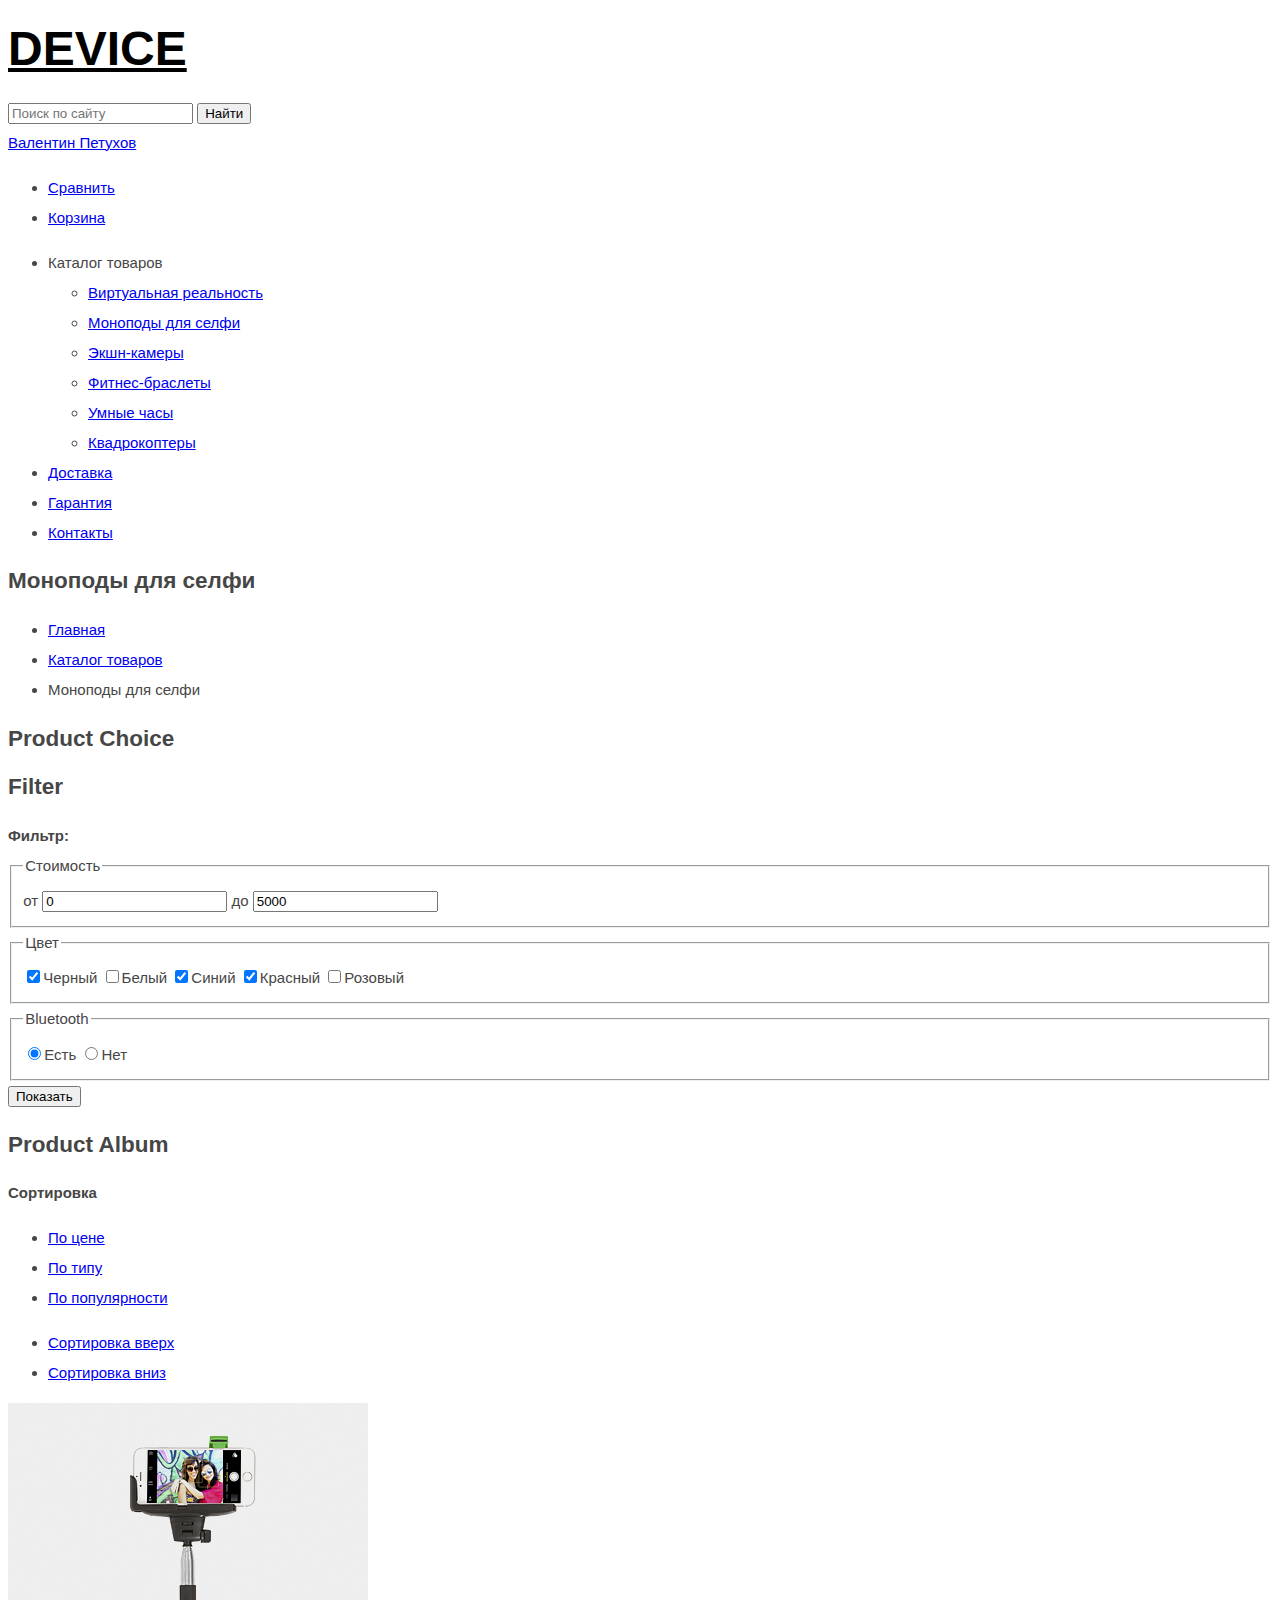
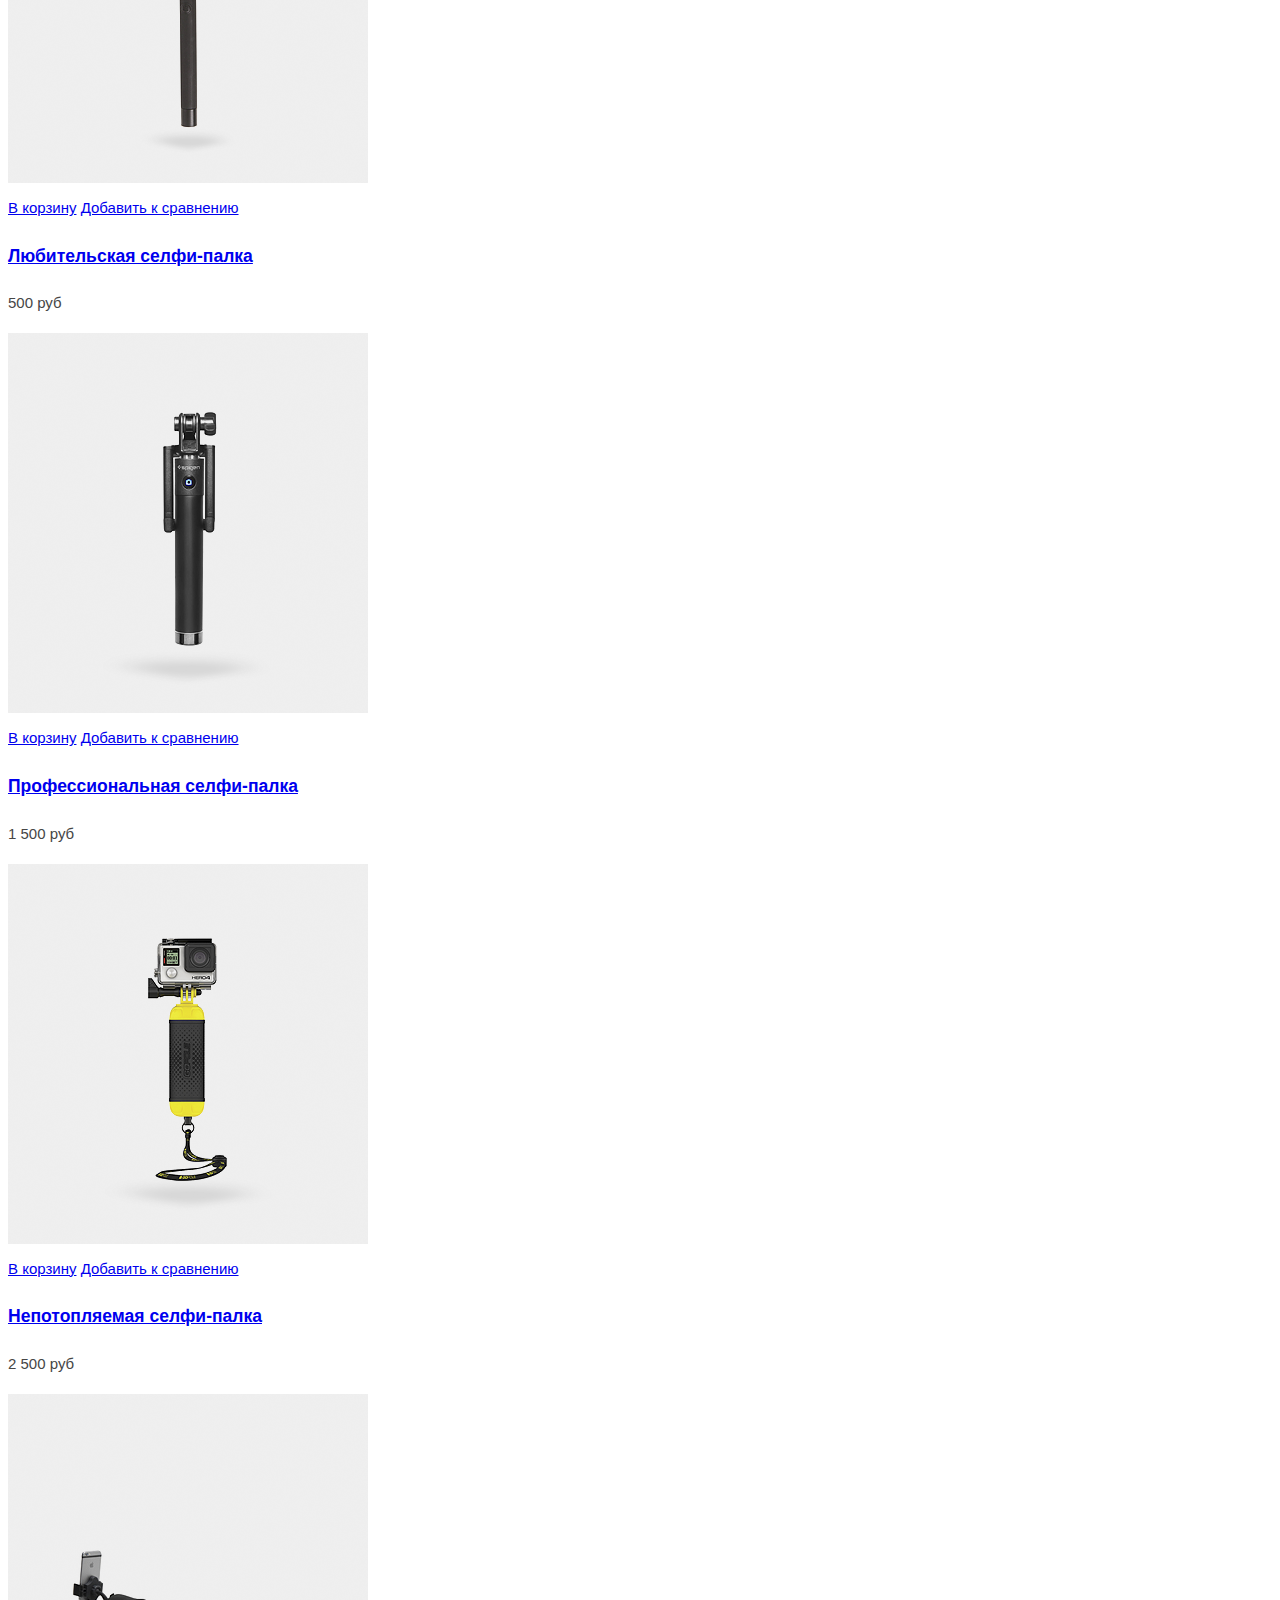
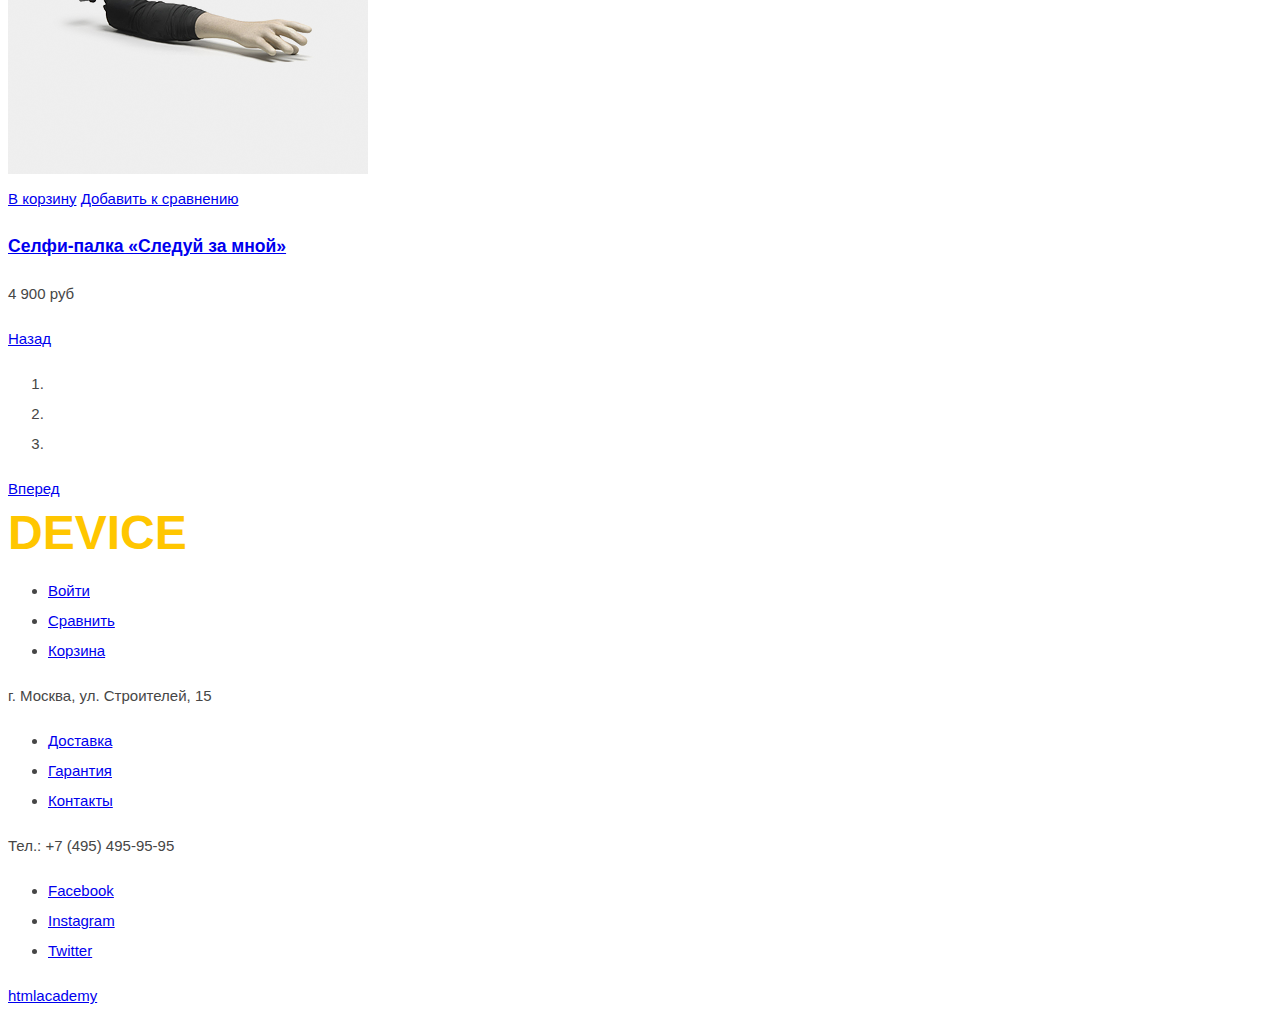
==== catalog.html @ f2859208 "4th Version Device, visually_hidden classes" ====
<!DOCTYPE html>
<html lang="ru">
    <head>
        <meta charset="UTF-8">
        <title>Device_Catalog</title>
        <link rel="stylesheet" href="css/style.css" type="text/css">
    </head>
    <body>
        <div class="wrap">
            <header class="main-header">
                <h1><a href="index.html" class="main_header_logo">device</a></h1>
                <form>
                    <input type="search" name="search" placeholder="Поиск по сайту">
                    <input type="submit" value="Найти">
                </form>
                <div class="login_link">
                    <a href="#">
                    Валентин Петухов
                    </a>
                </div>
                <div class="cart">
                    <ul>
                        <li>
                            <a href="#">
                            Сравнить
                            </a>
                        </li>
                        <li>
                            <a href="#">
                            Корзина
                            </a>
                        </li>
                    </ul>
                </div>
                <nav class="header_navigation">
                    <ul>
                        <li>
                            <span>Каталог товаров</span>
                            <div class="Product_group1">
                                <ul>
                                    <li>
                                        <a href="#">
                                        Виртуальная реальность
                                        </a>
                                    </li>
                                    <li>
                                        <a href="#">
                                        Моноподы для селфи
                                        </a>
                                    </li>
                                    <li>
                                        <a href="#">
                                        Экшн-камеры
                                        </a>
                                    </li>
                                </ul>
                                <ul>
                                    <li>
                                        <a href="#">
                                        Фитнес-браслеты
                                        </a>
                                    </li>
                                    <li>
                                        <a href="#">
                                        Умные часы
                                        </a>
                                    </li>
                                </ul>
                                <ul>
                                    <li>
                                        <a href="#">
                                        Квадрокоптеры
                                        </a>
                                    </li>
                                </ul>
                            </div>
                        </li>
                        <li>
                            <a href="#">
                            Доставка
                            </a>
                        </li>
                        <li>
                            <a href="#">
                            Гарантия
                            </a>
                        </li>
                        <li>
                            <a href="#">
                            Контакты
                            </a>
                        </li>
                    </ul>
                </nav>
            </header>
            <section class="catalog_navigation">
                <h2>Моноподы для селфи</h2>
                <ul class="breadcrumbs">
                    <li class="breadcrumbs_link"><a href="index.html">Главная</a></li>
                    <li class="breadcrumbs_link"><a href="#">Каталог товаров</a></li>
                    <li class="breadcrumbs_link"><a>Моноподы для селфи</a></li>
                </ul>
            </section>
        </div>
        <section class="product_choice">
            <h2 class="visually_hidden">Product Choice</h2>
            <div class="wrap">
                <section class="filter_left">
                    <h2 class="visually_hidden">Filter</h2>
                    <b>Фильтр:</b>
                    <form action="form.php" method="GET">
                        <fieldset class="slider_bar">
                            <legend>Стоимость</legend>
                            <div class="range-filter">
                                <div class="range-controls">
                                    <div class="scale">
                                        <div class="bar" style="margin-left: 20%; width: 30%"></div>
                                    </div>
                                    <div class="toggle toggle-min"></div>
                                    <div class="toggle toggle-max"></div>
                                </div>
                                <div class="price-controls">
                                    <label class="min-price">от <input name="min-price" type="text" value="0"></label>
                                    <label class="max-price">до <input name="max-price" type="text" value="5000"></label>
                                </div>
                            </div>
                        </fieldset>
                        <fieldset class="checkbox">
                            <legend>Цвет</legend>
                            <label><input type="checkbox" name="Black" value="Black" checked>Черный</label>
                            <label><input type="checkbox" name="White" value="White">Белый</label>
                            <label><input type="checkbox" name="Blue" value="Blue" checked>Синий</label>
                            <label><input type="checkbox" name="Red" value="Red" checked>Красный</label>
                            <label><input type="checkbox" name="Pink" value="Pink">Розовый</label>
                        </fieldset>
                        <fieldset class="radio">
                            <legend>Bluetooth</legend>
                            <label>
                            <input type="radio" name="Yes" checked>Есть
                            </label>
                            <label>
                            <input type="radio" name="No">Нет
                            </label>
                        </fieldset>
                        <input type="submit" value="Показать">
                    </form>
                </section>
                <section class="product_album_right">
                    <h2 class="visually_hidden">Product Album</h2>
                    <div class="ranking_navigation">
                        <b>Сортировка</b>
                        <ul class="ranking_list">
                            <li><a href="#" class="current">По цене</a></li>
                            <li><a href="#">По типу</a></li>
                            <li><a href="#">По популярности</a></li>
                        </ul>
                        <ul class="ranking_arrows">
                            <li><a href="#">Сортировка вверх</a></li>
                            <li><a href="#">Сортировка вниз</a></li>
                        </ul>
                    </div>
                    <article class="item">
                        <div class="visible">
                            <img src="img/item-1.png" width="360" height="380" alt="product1_item1">
                        </div>
                        <div class="hidden">
                            <a href="#">В корзину</a>
                            <a href="#">Добавить к сравнению</a>
                        </div>
                        <div class="item_details">
                            <h3><a href="#">Любительская селфи-палка</a></h3>
                            <p>500 руб</p>
                        </div>
                    </article>
                    <article class="item">
                        <div class="visible">
                            <img src="img/item-2.png" width="360" height="380" alt="product1_item2">
                        </div>
                        <div class="hidden">
                            <a href="#">В корзину</a>
                            <a href="#">Добавить к сравнению</a>
                        </div>
                        <div class="item_details">
                            <h3><a href="#">Профессиональная селфи-палка</a></h3>
                            <p>1 500 руб</p>
                        </div>
                    </article>
                    <article class="item">
                        <div class="visible">
                            <img src="img/item-3.png" width="360" height="380" alt="product1_item3">
                        </div>
                        <div class="hidden">
                            <a href="#">В корзину</a>
                            <a href="#">Добавить к сравнению</a>
                        </div>
                        <div class="item_details">
                            <h3><a href="#">Непотопляемая селфи-палка</a></h3>
                            <p>2 500 руб</p>
                        </div>
                    </article>
                    <article class="item">
                        <div class="visible">
                            <img src="img/item-4.png" width="360" height="380" alt="product1_item4">
                        </div>
                        <div class="hidden">
                            <a href="#">В корзину</a>
                            <a href="#">Добавить к сравнению</a>
                        </div>
                        <div class="item_details">
                            <h3><a href="#">Селфи-палка &laquo;Следуй за мной&raquo;</a></h3>
                            <p>4 900 руб</p>
                        </div>
                    </article>
                    <div class="paging">
                        <a href="#">Назад</a>
                        <ol>
                            <li><a class="current" href=""></a></li>
                            <li><a href="#"></a></li>
                            <li><a href=""></a></li>
                        </ol>
                        <a href="#">Вперед</a>
                    </div>
                </section>
            </div>
        </section>
        <footer>
            <div class="wrap">
                <div class="footer_top">
                    <a class="footer_logo">device</a>
                    <ul>
                        <li><a href="#">Войти</a></li>
                        <li><a href="#">Сравнить</a></li>
                        <li><a href="#">Корзина</a></li>
                    </ul>
                </div>
                <div class="footer_middle">
                    <p class="address">г. Москва, ул. Строителей, 15</p>
                    <ul>
                        <li>
                            <a href="#">
                            Доставка
                            </a>
                        </li>
                        <li>
                            <a href="#">
                            Гарантия
                            </a>
                        </li>
                        <li>
                            <a href="#">
                            Контакты
                            </a>
                        </li>
                    </ul>
                    <p class="phone">Тел.: +7 (495) 495-95-95</p>
                </div>
                <div class="footer-bottom">
                    <ul>
                        <li><a class="social-button" href="#">Facebook</a></li>
                        <li><a class="social-button" href="#">Instagram</a></li>
                        <li><a class="social-button" href="#">Twitter</a></li>
                    </ul>
                    <a class="academylogo" href="https://htmlacademy.ru/intensive/htmlcss">htmlacademy</a>
                </div>
            </div>
        </footer>
    </body>
</html>
---- css/style.css ----
body {
	font: 15px "Open Sans", Arial, sans-serif;
	line-height: 2em;
	color: #464646;
}

.main_header_logo {
	font: bold 48px "Gilroy", "Arial", sans-serif;
	text-transform:uppercase;
	line-height:1.2em;
	color:#000;
}

.footer_logo{
	font: bold 48px "Gilroy", "Arial", sans-serif;
	text-transform:uppercase;
	line-height:1.2em;
	color:#ffc600;
}
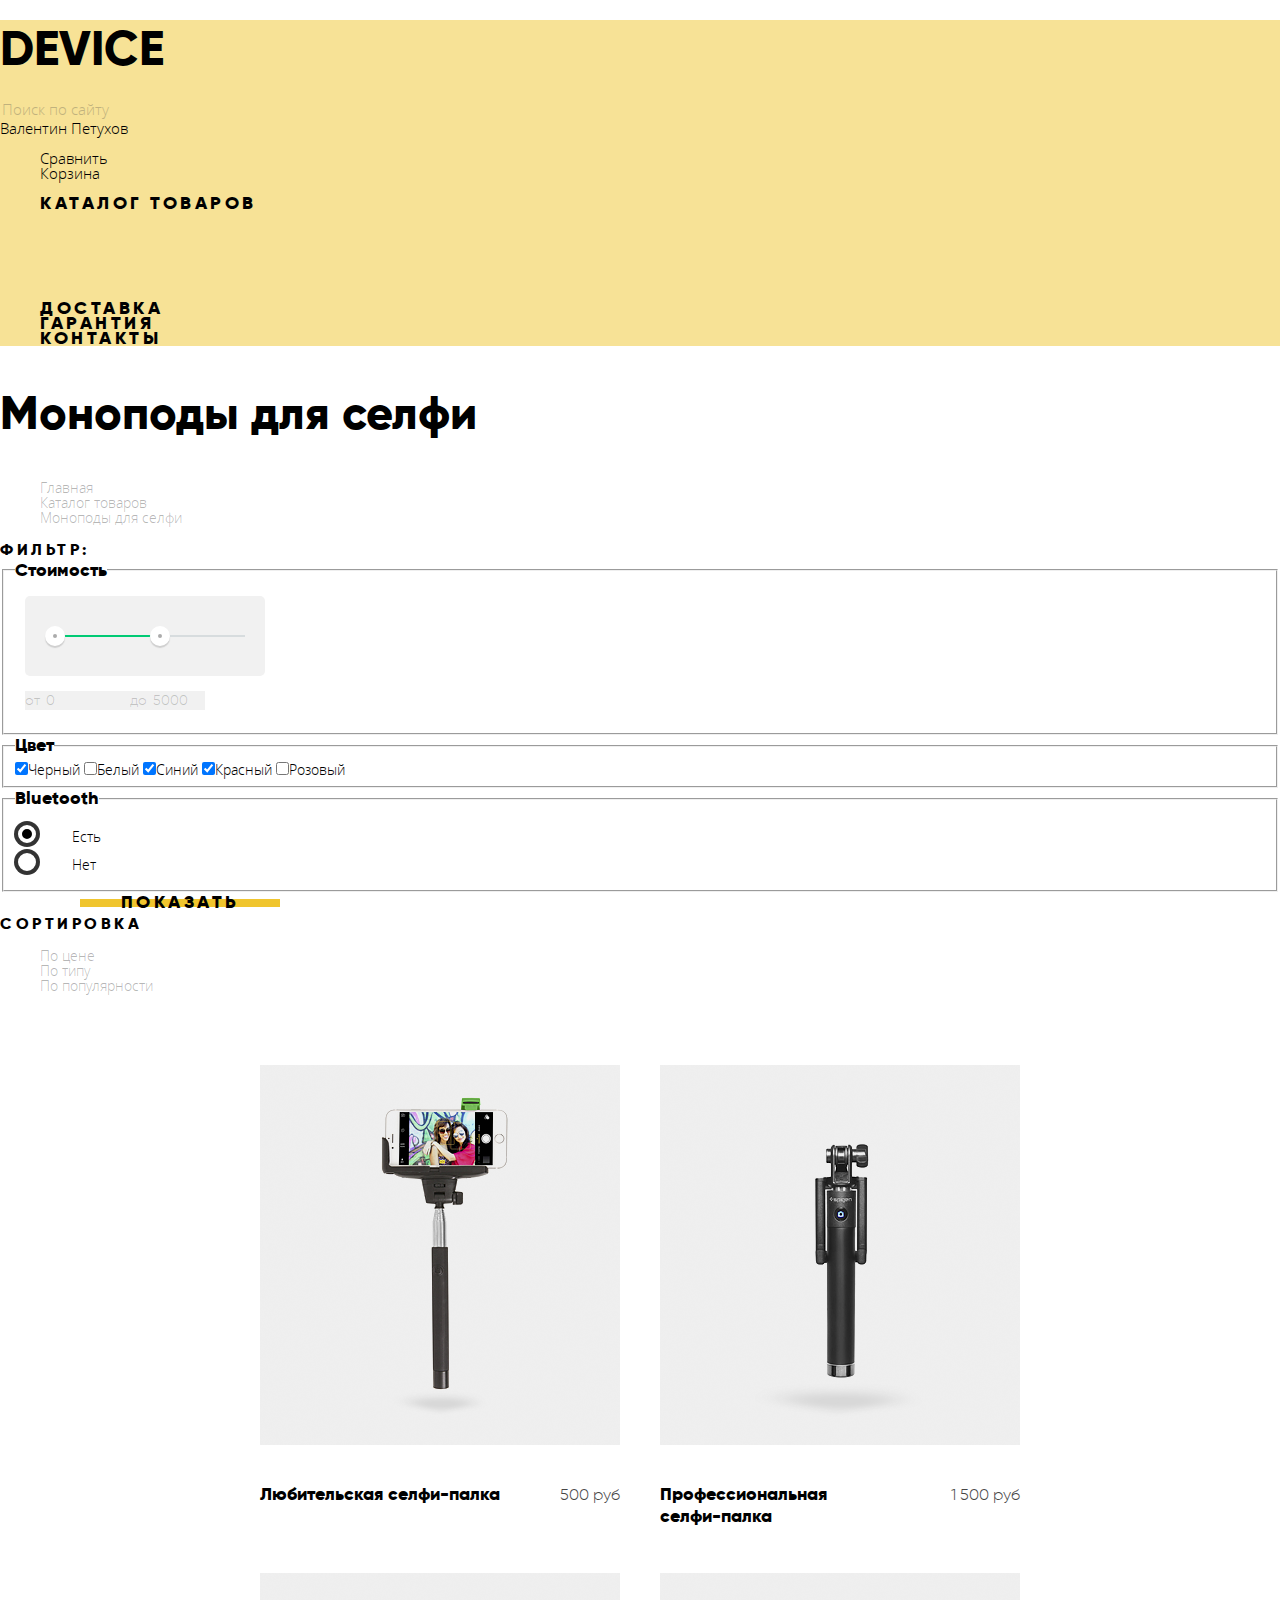
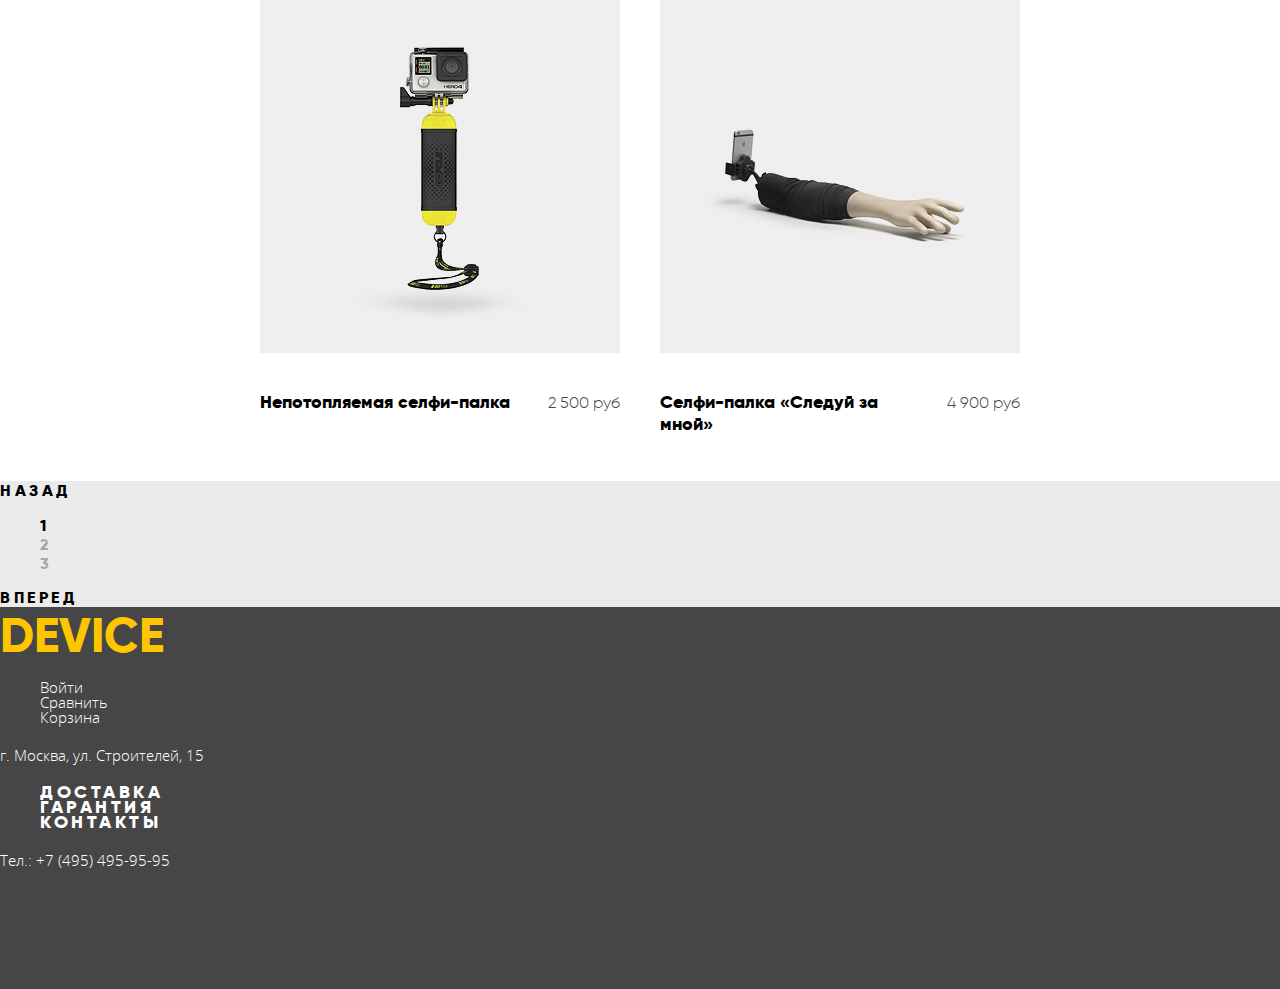
==== commit 80843cbc: "Базовая стилизация личного проекта v.1" ====
--- a/catalog.html
+++ b/catalog.html
@@ -4,14 +4,15 @@
         <meta charset="UTF-8">
         <title>Device_Catalog</title>
         <link rel="stylesheet" href="css/style.css" type="text/css">
+        <link href="css/normalize.css" rel="stylesheet">
     </head>
     <body>
         <div class="wrap">
-            <header class="main-header">
+            <header class="main_header">
                 <h1><a href="index.html" class="main_header_logo">device</a></h1>
                 <form>
                     <input type="search" name="search" placeholder="Поиск по сайту">
-                    <input type="submit" value="Найти">
+                    <input class="submit_btn" type="submit" value="Найти">
                 </form>
                 <div class="login_link">
                     <a href="#">
@@ -36,7 +37,7 @@
                     <ul>
                         <li>
                             <span>Каталог товаров</span>
-                            <div class="Product_group1">
+                            <div class="product_group">
                                 <ul>
                                     <li>
                                         <a href="#">
@@ -75,17 +76,17 @@
                                 </ul>
                             </div>
                         </li>
-                        <li>
+                        <li class="additional_info">
                             <a href="#">
                             Доставка
                             </a>
                         </li>
-                        <li>
+                        <li class="additional_info">
                             <a href="#">
                             Гарантия
                             </a>
                         </li>
-                        <li>
+                        <li class="additional_info">
                             <a href="#">
                             Контакты
                             </a>
@@ -111,17 +112,17 @@
                     <form action="form.php" method="GET">
                         <fieldset class="slider_bar">
                             <legend>Стоимость</legend>
-                            <div class="range-filter">
-                                <div class="range-controls">
+                            <div class="range_filter">
+                                <div class="range_controls">
                                     <div class="scale">
-                                        <div class="bar" style="margin-left: 20%; width: 30%"></div>
+                                        <div class="bar"></div>
                                     </div>
-                                    <div class="toggle toggle-min"></div>
-                                    <div class="toggle toggle-max"></div>
+                                    <div class="toggle toggle_min"></div>
+                                    <div class="toggle toggle_max"></div>
                                 </div>
-                                <div class="price-controls">
-                                    <label class="min-price">от <input name="min-price" type="text" value="0"></label>
-                                    <label class="max-price">до <input name="max-price" type="text" value="5000"></label>
+                                <div class="price_controls">
+                                    <label class="min_price">от <input name="min_price" type="text" value="0"></label>
+                                    <label class="max_price">до <input name="max_price" type="text" value="5000"></label>
                                 </div>
                             </div>
                         </fieldset>
@@ -135,14 +136,14 @@
                         </fieldset>
                         <fieldset class="radio">
                             <legend>Bluetooth</legend>
-                            <label>
-                            <input type="radio" name="Yes" checked>Есть
-                            </label>
-                            <label>
-                            <input type="radio" name="No">Нет
-                            </label>
+                            <input type="radio" id="yes" name="toggle" checked>
+                            <input type="radio" id="no" name="toggle">
+                            <div class="radiolabels">
+                                <label for="yes"></label>
+                                <label for="no"></label>        
+                            </div>
                         </fieldset>
-                        <input type="submit" value="Показать">
+                        <button class="show" type="submit" value="Показать">Показать</button>
                     </form>
                 </section>
                 <section class="product_album_right">
@@ -159,62 +160,65 @@
                             <li><a href="#">Сортировка вниз</a></li>
                         </ul>
                     </div>
-                    <article class="item">
-                        <div class="visible">
-                            <img src="img/item-1.png" width="360" height="380" alt="product1_item1">
-                        </div>
-                        <div class="hidden">
-                            <a href="#">В корзину</a>
-                            <a href="#">Добавить к сравнению</a>
-                        </div>
-                        <div class="item_details">
-                            <h3><a href="#">Любительская селфи-палка</a></h3>
-                            <p>500 руб</p>
-                        </div>
-                    </article>
-                    <article class="item">
-                        <div class="visible">
-                            <img src="img/item-2.png" width="360" height="380" alt="product1_item2">
-                        </div>
-                        <div class="hidden">
-                            <a href="#">В корзину</a>
-                            <a href="#">Добавить к сравнению</a>
-                        </div>
-                        <div class="item_details">
-                            <h3><a href="#">Профессиональная селфи-палка</a></h3>
-                            <p>1 500 руб</p>
-                        </div>
-                    </article>
-                    <article class="item">
-                        <div class="visible">
-                            <img src="img/item-3.png" width="360" height="380" alt="product1_item3">
-                        </div>
-                        <div class="hidden">
-                            <a href="#">В корзину</a>
-                            <a href="#">Добавить к сравнению</a>
-                        </div>
-                        <div class="item_details">
-                            <h3><a href="#">Непотопляемая селфи-палка</a></h3>
-                            <p>2 500 руб</p>
-                        </div>
-                    </article>
-                    <article class="item">
-                        <div class="visible">
-                            <img src="img/item-4.png" width="360" height="380" alt="product1_item4">
-                        </div>
-                        <div class="hidden">
-                            <a href="#">В корзину</a>
-                            <a href="#">Добавить к сравнению</a>
-                        </div>
-                        <div class="item_details">
-                            <h3><a href="#">Селфи-палка &laquo;Следуй за мной&raquo;</a></h3>
-                            <p>4 900 руб</p>
-                        </div>
-                    </article>
+                    <section class="temp">
+                        <h2 class="visually_hidden">class temp will be removed</h2>
+                        <article class="item">
+                            <div class="visible">
+                                <img src="img/item-1.png" width="360" height="380" alt="product1_item1">
+                            </div>
+                            <div class="hidden">
+                                <a class="btn" href="#">В корзину</a>
+                                <a class="compare" href="#">Добавить к сравнению</a>
+                            </div>
+                            <div class="item_details">
+                                <h3><a href="#">Любительская селфи-палка</a></h3>
+                                <p>500 руб</p>
+                            </div>
+                        </article>
+                        <article class="item">
+                            <div class="visible">
+                                <img src="img/item-2.png" width="360" height="380" alt="product1_item2">
+                            </div>
+                            <div class="hidden">
+                                <a class="btn" href="#">В корзину</a>
+                                <a class="compare" href="#">Добавить к сравнению</a>
+                            </div>
+                            <div class="item_details">
+                                <h3><a href="#">Профессиональная<br> селфи-палка</a></h3>
+                                <p>1 500 руб</p>
+                            </div>
+                        </article>
+                        <article class="item">
+                            <div class="visible">
+                                <img src="img/item-3.png" width="360" height="380" alt="product1_item3">
+                            </div>
+                            <div class="hidden">
+                                <a class="btn" href="#">В корзину</a>
+                                <a class="compare" href="#">Добавить к сравнению</a>
+                            </div>
+                            <div class="item_details">
+                                <h3><a href="#">Непотопляемая селфи-палка</a></h3>
+                                <p>2 500 руб</p>
+                            </div>
+                        </article>
+                        <article class="item">
+                            <div class="visible">
+                                <img src="img/item-4.png" width="360" height="380" alt="product1_item4">
+                            </div>
+                            <div class="hidden">
+                                <a class="btn" href="#">В корзину</a>
+                                <a class="compare" href="#">Добавить к сравнению</a>
+                            </div>
+                            <div class="item_details">
+                                <h3><a href="#">Селфи-палка &laquo;Следуй за <br>мной&raquo;</a></h3>
+                                <p>4 900 руб</p>
+                            </div>
+                        </article>
+                    </section>
                     <div class="paging">
                         <a href="#">Назад</a>
                         <ol>
-                            <li><a class="current" href=""></a></li>
+                            <li class="current"> <a  href=""></a></li>
                             <li><a href="#"></a></li>
                             <li><a href=""></a></li>
                         </ol>
@@ -256,9 +260,9 @@
                 </div>
                 <div class="footer-bottom">
                     <ul>
-                        <li><a class="social-button" href="#">Facebook</a></li>
-                        <li><a class="social-button" href="#">Instagram</a></li>
-                        <li><a class="social-button" href="#">Twitter</a></li>
+                        <li><a class="social_button" href="#">Facebook</a></li>
+                        <li><a class="social_button" href="#">Instagram</a></li>
+                        <li><a class="social_button" href="#">Twitter</a></li>
                     </ul>
                     <a class="academylogo" href="https://htmlacademy.ru/intensive/htmlcss">htmlacademy</a>
                 </div>
--- a/css/style.css
+++ b/css/style.css
@@ -1,20 +1,800 @@
 body {
+	background-color: #fff;
 	font: 15px "Open Sans", Arial, sans-serif;
-	line-height: 2em;
+	line-height: 1em;
 	color: #464646;
+	margin: 0;
+	padding: 0;
+}
+
+@font-face {
+	font-family: "Gilroy";
+	src: url(../fonts/gilroylight.woff2) format('woff2'), url(../fonts/gilroylight.woff) format('woff');
+	font-weight: normal;
+	font-style: normal;
+}
+
+@font-face {
+	font-family: "Gilroy";
+	src: url(../fonts/gilroyextrabold.woff2) format('woff2'), url(../fonts/gilroyextrabold.woff) format('woff');
+	font-weight: bold;
+	font-style: normal;
+}
+
+@font-face {
+	font-family: "Open Sans";
+	src: url(../fonts/opensanslight.woff2) format('woff2'), url(../fonts/opensanslight.woff) format('woff');
+	font-weight: normal;
+	font-style: normal;
+}
+
+@font-face {
+	font-family: "Open Sans";
+	src: url(../fonts/opensans.woff2) format('woff2'), url(../fonts/opensans.woff) format('woff');
+	font-weight: bold;
+	font-style: normal;
+}
+
+a {
+	text-decoration: none;
+}
+
+.visually_hidden {
+	display: none;
+}
+
+h3,
+p,
+div {
+	margin: 0;
+	padding: 0;
+}
+
+
+/*header - start*/
+
+.main_header {
+	background-color: #f7e296;
 }
 
 .main_header_logo {
 	font: bold 48px "Gilroy", "Arial", sans-serif;
-	text-transform:uppercase;
-	line-height:1.2em;
-	color:#000;
-}
-
-.footer_logo{
+	text-transform: uppercase;
+	line-height: 1.2em;
+	color: #000;
+}
+
+.main_header_logo:hover,
+.footer_logo:hover {
+	opacity: .6;
+}
+
+.main_header_logo:active,
+.footer_logo:active {
+	opacity: .3;
+}
+
+.main_header input[placeholder] {
+	opacity: .302;
+}
+
+.main_header input[placeholder]::-webkit-input-placeholder {
+	font-family: "Open Sans", "Arial", sans-serif;
+	font-size: 15px;
+	font-weight: normal;
+	color: #464646;
+}
+
+.main_header input[type="search"] {
+	background-color: #f7e296;
+	border: 0;
+	margin-right: 0;
+}
+
+.main_header input:hover {
+	opacity: .6;
+}
+
+.submit_btn {
+	background-color: #f7e296;
+	border: 2px solid #000;
+	visibility: hidden;
+}
+
+.main_header input:focus+.submit_btn {
+	border-bottom: 2px solid #000;
+	opacity: 1;
+	visibility: visible;
+}
+
+.main_header input:focus {
+	border-bottom: 2px solid #000;
+	opacity: 1;
+}
+
+.submit_btn:hover {
+	background-color: #000;
+	color: #fff;
+}
+
+.submit_btn:active {
+	color: rgba(255, 255, 255, 0.3);
+	visibility: visible;
+}
+
+li {
+	list-style: none;
+}
+
+.login_link a,
+.cart a,
+.product_group a,
+.footer_top a:not(.footer_logo) {
+	font-family: "Open Sans", "Arial", sans-serif;
+	font-size: 15px;
+	font-weight: normal;
+	color: rgb(0, 0, 0);
+}
+
+.login_link a:hover,
+.cart a:hover,
+.product_group a:hover {
+	opacity: .6;
+}
+
+.product_group:hover {
+	visibility: visible;
+}
+
+.login_link a:active,
+.cart a:active,
+.product_group a:active {
+	opacity: .3;
+}
+
+.product_group {
+	visibility: hidden;
+}
+
+.header_navigation span,
+.additional_info a,
+.footer_middle a {
+	font-family: "Gilroy", "Arial", sans-serif;
+	font-size: 18px;
+	color: rgb(0, 0, 0);
+	font-weight: bold;
+	text-transform: uppercase;
+	letter-spacing: 3.5px;
+}
+
+.header_navigation span:hover,
+.additional_info a:hover {
+	opacity: .6;
+}
+
+.header_navigation span:hover+.product_group {
+	visibility: visible;
+}
+
+.header_navigation span:active,
+.additional_info a:active {
+	opacity: .3;
+}
+
+
+/*header - end*/
+
+
+/*product slider - start*/
+
+.slide_num {
+	font-family: "Gilroy", "Arial", sans-serif;
+	font-size: 179.2px;
+	color: rgb(255, 255, 255);
+	font-weight: bold;
+	background-color: rgba(247, 226, 150, .6);
+	/*временный фон*/
+}
+
+.product_slogan {
+	font-family: "Gilroy", "Arial", sans-serif;
+	font-size: 47px;
+	color: rgb(0, 0, 0);
+	font-weight: bold;
+	line-height: 1.2;
+}
+
+.product_description,
+.services_slider_slide p,
+.about_us p {
+	font-family: "Open Sans", "Arial", sans-serif;
+	font-size: 15px;
+	color: rgb(70, 70, 70);
+	line-height: 2;
+	font-weight: normal;
+}
+
+.table_product td {
+	font-size: 36px;
+	font-family: "Gilroy", "Arial", sans-serif;
+	color: rgb(0, 0, 0);
+	line-height: 1.2;
+}
+
+.table_product th {
+	font-size: 13px;
+	font-family: "Open Sans", "Arial", sans-serif;
+	color: rgb(70, 70, 70);
+	line-height: 1.538;
+}
+
+.product_range a {
+	display: flex;
+	background-color: #f7e296;
+	width: 160px;
+	height: 160px;
+	font-size: 0;
+}
+
+.product_range img {
+	margin: auto;
+}
+
+.product_range a .monopod {
+	margin-bottom: 0;
+}
+
+.product_range a:hover {
+	background-color: #f0c52e;
+}
+
+.product_range a:active img,
+.product_range a:active+h3 {
+	opacity: .3;
+}
+
+.product_range h3,
+.write_us_popup label,
+.filter_left legend {
+	font-family: "Gilroy", "Arial", sans-serif;
+	font-size: 18px;
+	color: rgb(0, 0, 0);
+	font-weight: bold;
+	line-height: 1.2;
+}
+
+
+/*product slider - end*/
+
+
+/*buttons - start*/
+
+.slider_txt a,
+.services_slider_labels label,
+.about_us a,
+.send_button,
+.show, .hidden .btn {
+	display: block;
+	margin: 0 80px;
+	font-family: "Gilroy", "Arial", sans-serif;
+	font-size: 18px;
+	font-weight: bold;
+	line-height: 1.2;
+	letter-spacing: 3.5px;
+	text-align: center;
+	text-transform: uppercase;
+	color: rgb(0, 0, 0);
+	padding: 0;
+	width: 200px;
+	position: relative;
+	z-index: 1;
+	border: 0;
+}
+
+.send_button,
+.show {
+	border: 0px;
+	background-color: transparent;
+}
+
+.send_button:active,
+.show:active {
+	color: rgba(0, 0, 0, 0.6);
+}
+
+.about_us a {
+	width: 262px;
+}
+
+.hidden .btn {
+	transform: translateY(-200px);
+}
+
+.slider_txt a::after,
+.send_button::after,
+.show::after,
+.services_slider_labels label::after,
+.about_us .btn::after,
+.hidden .btn::after {
+	content: "";
+	position: absolute;
+	top: 50%;
+	transform: translateY(-50%);
+	// margin-top: -4px;
+	left: 0;
+	width: 100%;
+	height: 8px;
+	background-color: #f0c52e;
+	z-index: -1;
+	transition: .3s linear;
+}
+
+.slider_txt a:hover::after,
+.services_slider_labels label:hover::after,
+.about_us .btn:hover::after,
+.hidden .btn:hover::after,
+.send_button:hover::after,
+.show:hover::after {
+	height: 100%;
+	// top: 0;
+	// margin: 0;
+}
+
+.slider_txt a:active,
+.hidden .btn:active {
+	color: rgba(0, 0, 0, .3);
+}
+
+#btn-4:checked~.services_slider_labels label[for="btn-4"],
+#btn-5:checked~.services_slider_labels label[for="btn-5"],
+#btn-6:checked~.services_slider_labels label[for="btn-6"] {
+	font-family: "Gilroy", "Arial", sans-serif;
+	font-size: 18px;
+	color: rgb(247, 225, 132);
+	font-weight: bold;
+	text-transform: uppercase;
+	background-color: #000;
+}
+
+#btn-4:checked~.services_slider_labels label[for="btn-4"]::after,
+#btn-5:checked~.services_slider_labels label[for="btn-5"]::after,
+#btn-6:checked~.services_slider_labels label[for="btn-6"]::after {
+	background-color: black;
+	transition: .5s linear;
+}
+
+
+/*buttons - end*/
+
+
+/*services slider - start*/
+
+.services_slider input {
+	display: none;
+}
+
+.services_slider_slide h2,
+.about_us h2,
+.catalog_navigation h2 {
+	font-family: "Gilroy", "Arial", sans-serif;
+	font-size: 47px;
+	color: rgb(0, 0, 0);
+	font-weight: bold;
+	line-height: 1.2;
+}
+
+.additional_services {
+	background-color: #e5e5e5;
+}
+
+
+/*services slide - end*/
+
+
+/*brands - start*/
+
+.brand_item img {
+	filter: grayscale(100%);
+	opacity: .2;
+}
+
+.brand_item img:hover {
+	filter: grayscale(0%);
+	opacity: 1;
+}
+
+
+/*brands - end*/
+
+
+/*about us - start*/
+
+.about_us li,
+.filter_left b,
+.ranking_navigation b,
+.paging a,
+ol>li,
+ol>li.current {
+	font-size: 16px;
+	font-family: "Gilroy", "Arial", sans-serif;
+	color: rgb(0, 0, 0);
+	line-height: 1.2;
+	box-sizing: border-box;
+	font-weight: bold;
+}
+
+
+/*about us - end*/
+
+
+/*catalog pictures - start*/
+
+.temp {
+	display: flex;
+	flex-wrap: wrap;
+	justify-content: space-between;
+	width: 760px;
+	margin: auto;
+}
+
+.item {
+	width: 360px;
+	height: auto;
+	margin-bottom: 46px;
+}
+
+.visible {
+	display: block;
+	cursor: pointer;
+	width: 100%;
+	height: auto;
+}
+
+.hidden {
+	position: absolute;
+	z-index: 10;
+	width: 100%;
+	height: auto;
+	margin: 0;
+	padding: 0;
+	display: none;
+}
+
+.item:hover .hidden {
+	display: block;
+}
+
+.item:hover .visible img {
+	opacity: .7;
+}
+
+.hidden .compare {
+	display: block;
+	margin: 0 107px;
+	font-family: "Open Sans", "Arial", sans-serif;
+	font-size: 13px;
+	font-weight: normal;
+	text-align: center;
+	color: rgba(0, 0, 0, 0.502);
+	padding: 0;
+	width: 147px;
+	position: relative;
+	z-index: 1;
+	transform: translateY(-180px);
+}
+
+.hidden .compare:hover {
+	color: rgb(0, 0, 0);
+}
+
+.hidden .compare:active {
+	color: rgba(0, 0, 0, .2);
+}
+
+.item_details {
+	display: flex;
+	flex-direction: row;
+	width: 100%;
+	justify-content: space-between;
+	align-items: baseline;
+	flex-shrink: 1;
+	margin-top: 37px;
+}
+
+.item_details a {
+	font-family: "Gilroy", "Arial", sans-serif;
+	font-size: 18px;
+	color: rgb(0, 0, 0);
+	font-weight: bold;
+	line-height: 1.2;
+	box-sizing: border-box;
+}
+
+.item_details p {
+	font-size: 16px;
+	font-family: "Gilroy", "Arial", sans-serif;
+	color: rgb(70, 70, 70);
+	line-height: 1.2;
+	box-sizing: border-box;
+}
+
+
+/*Catalog Pictures - end*/
+
+
+/*footer - start*/
+
+footer {
+	background-color: #464646;
+}
+
+.footer_top a {}
+
+.footer_logo {
 	font: bold 48px "Gilroy", "Arial", sans-serif;
-	text-transform:uppercase;
-	line-height:1.2em;
-	color:#ffc600;
-}
-
+	text-transform: uppercase;
+	line-height: 1.2em;
+	color: #ffc600;
+}
+
+.footer_top a:not(.footer_logo),
+.footer_middle a {
+	color: #fff;
+}
+
+.footer_middle p {
+	font-size: 15px;
+	font-family: "Open Sans", "Arial", sans-serif;
+	color: rgb(255, 255, 255);
+	line-height: 2;
+}
+
+.social_button,
+.academylogo {
+	font-size: 0px;
+}
+
+
+/*footer - end*/
+
+
+/*write us - start*/
+
+.write_us_popup input,
+.write_us_popup textarea {
+	background-color: #f2f2f2;
+}
+
+.write_us_popup input[placeholder]::-webkit-input-placeholder,
+.write_us_popup textarea[placeholder]::-webkit-input-placeholder {
+	font-family: "Open Sans", "Arial", sans-serif;
+	font-size: 14px;
+	color: rgba(70, 70, 70, 0.4);
+}
+
+.write_us_popup input[placeholder]:focus::-webkit-input-placeholder,
+.write_us_popup textarea[placeholder]:focus::-webkit-input-placeholder {
+	color: rgb(70, 70, 70);
+}
+
+.write_us_popup input[type="text"]:hover,
+.write_us_popup textarea:hover {
+	background-color: #eaeaea;
+}
+
+.write_us_popup input[type="text"]:focus,
+.write_us_popup textarea:focus {
+	background-color: #fff;
+}
+
+.write_us_popup input:invalid {
+	background-color: #f6dada;
+}
+
+
+/*write us - end*/
+
+
+/*catalog navigation - start*/
+
+.breadcrumbs_link a,
+.ranking_list a {
+	font-family: "Open Sans", Arial, sans-serif;
+	font-size: 14px;
+	color: rgba(0, 0, 0, 0.3);
+}
+
+.breadcrumbs_link a:hover {
+	color: rgba(0, 0, 0, 0.6);
+}
+
+.breadcrumbs_link a:active {
+	color: rgba(0, 0, 0, 0.1);
+}
+
+.filter_left b,
+.ranking_navigation b,
+.paging a {
+	text-transform: uppercase;
+	letter-spacing: 3.5px;
+}
+
+.ranking_list a:hover,
+ol>li:hover {
+	color: rgba(0, 0, 0, .6);
+}
+
+.ranking_list a:active,
+ol>li:active {
+	color: rgb(0, 0, 0);
+}
+
+.ranking_arrows a {
+	font-size: 0;
+}
+
+
+/*forms - start*/
+
+
+/*range - start*/
+
+.range_filter {
+	width: 240px;
+	margin: 10px;
+}
+
+.range_controls {
+	position: relative;
+	height: 41px;
+	padding-top: 39px;
+	padding-right: 20px;
+	padding-left: 20px;
+	margin-bottom: 15px;
+	border-radius: 5px;
+	background: #f1f1f1;
+}
+
+.range_controls .scale {
+	height: 2px;
+	background: #d7dcde;
+}
+
+.range_controls .bar {
+	width: 50%;
+	margin-left: 4%;
+	height: 2px;
+	background: #00ca74;
+}
+
+.range_controls .toggle {
+	position: absolute;
+	top: 30px;
+	left: 0px;
+	width: 4px;
+	height: 4px;
+	cursor: pointer;
+	border: 8px solid #fff;
+	border-radius: 50%;
+	background: #ababab;
+	box-shadow: 0 2px 1px 0 #cfcfcf;
+}
+
+.range_controls .toggle_min {
+	left: 20px;
+}
+
+.range_controls .toggle_max {
+	left: 125px;
+}
+
+.price_controls {
+	font-size: 0;
+}
+
+.price_controls label {
+	font-size: 16px;
+	display: inline-block;
+	width: 50%;
+}
+
+.max_price {
+	text-align: right;
+}
+
+.price_controls {
+	width: 180px;
+}
+
+.price_controls label,
+.price_controls input {
+	font-family: 'Gilroy', 'Arial', sans-serif;
+	font-size: 14px;
+	color: rgba(0, 0, 0, .2);
+	background: #f1f1f1;
+}
+
+.price_controls input {
+	width: 50px;
+	border: none;
+	border-radius: 5px;
+}
+
+
+/*range - end*/
+
+
+/*checkbox, radio - start*/
+
+.checkbox label,
+.radio label {
+	font-family: "Open Sans", Arial, sans-serif;
+	font-size: 14px;
+	color: rgb(0, 0, 0);
+}
+
+.radio input[type=radio] {
+	display: none;
+}
+
+.radiolabels label {
+	display: block;
+	width: 10px;
+	height: 10px;
+	margin: 10px 3px;
+	background-color: white;
+	border: 4px solid white;
+	border-radius: 50%;
+	box-shadow: 0px 0px 0px 4px rgba(0, 0, 0, 0.8);
+	transition: background-color 0.2s;
+	cursor: pointer;
+}
+
+.radiolabels label[for="yes"]::after {
+	content: "Есть";
+	margin-left: 50px;
+}
+
+.radiolabels label[for="no"]::after {
+	content: "Нет";
+	margin-left: 50px;
+}
+
+#yes:checked~.radiolabels label[for="yes"],
+#no:checked~.radiolabels label[for="no"] {
+	background-color: black;
+}
+
+.radiolabels label:hover {
+	opacity: .3;
+}
+
+
+/*checkbox, radio - end*/
+
+
+/*forms - end*/
+
+.paging {
+	background-color: #ebebeb;
+}
+
+.paging a:hover {
+	background-color: #d9d9d9;
+}
+
+ol>li,
+.paging a:active {
+	color: rgba(0, 0, 0, .3);
+}
+
+ol>li {
+	counter-increment: list;
+}
+
+ol>li::before {
+	content: counter(list) "";
+}
+
+
+/*catalog navigation - end*/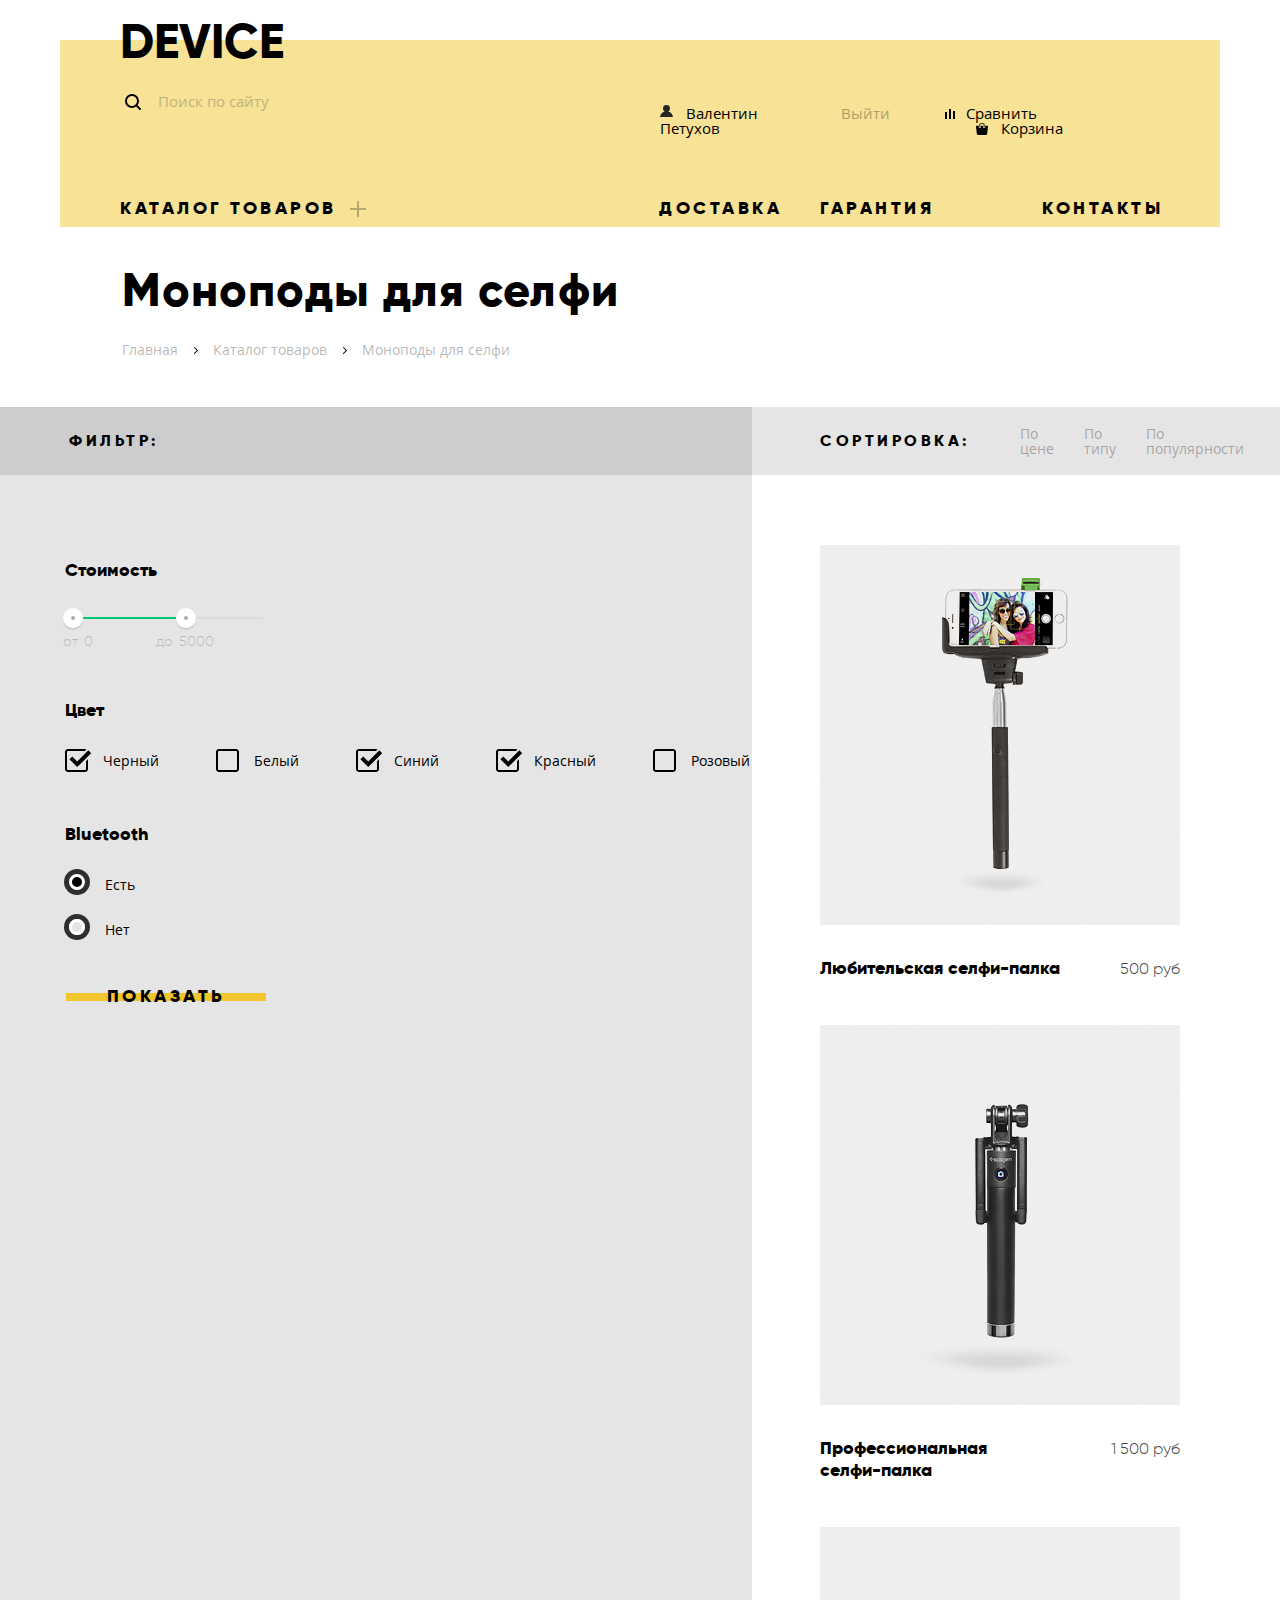
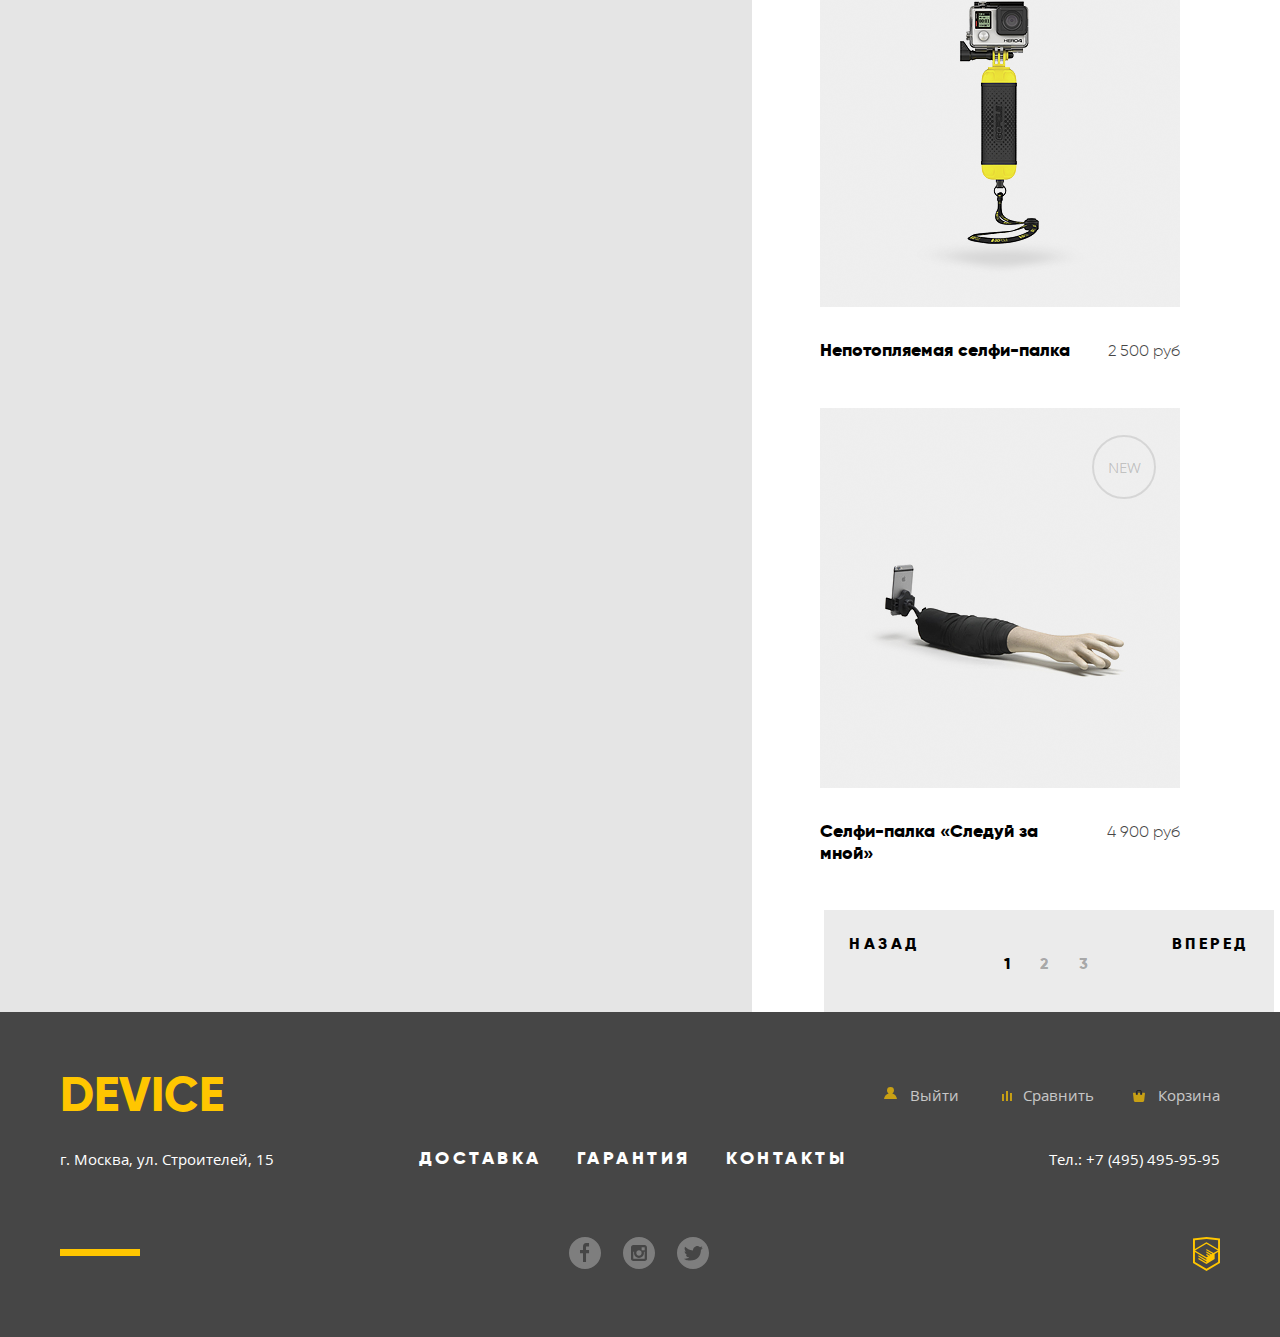
==== commit 26337c4e: "#42 Сетка личного проекта на флексах" ====
--- a/catalog.html
+++ b/catalog.html
@@ -8,26 +8,32 @@
     </head>
     <body>
         <div class="wrap">
-            <header class="main_header">
-                <h1><a href="index.html" class="main_header_logo">device</a></h1>
-                <form>
-                    <input type="search" name="search" placeholder="Поиск по сайту">
-                    <input class="submit_btn" type="submit" value="Найти">
-                </form>
-                <div class="login_link">
-                    <a href="#">
-                    Валентин Петухов
-                    </a>
-                </div>
-                <div class="cart">
-                    <ul>
-                        <li>
-                            <a href="#">
+            <header class="catalog main_header">
+                <h1  class="main_header_logo"><a href="index.html">device</a></h1>
+                <div class="header_top">
+                    <form>
+                        <input class="input_search" type="search" name="search" placeholder="Поиск по сайту">
+                        <input class="submit_btn" type="submit" value="Найти">
+                    </form>
+                    <ul class="sign_in">
+                        <li>
+                            <a class="login" href="#">
+                            Валентин Петухов
+                            </a>
+                        </li>
+                        <li>
+                            <a class="logout">Выйти
+                            </a>
+                        </li>
+                    </ul>
+                    <ul class="shopping">
+                        <li>
+                            <a class="comparison" href="#">
                             Сравнить
                             </a>
                         </li>
                         <li>
-                            <a href="#">
+                            <a class="cart" href="#">
                             Корзина
                             </a>
                         </li>
@@ -35,41 +41,41 @@
                 </div>
                 <nav class="header_navigation">
                     <ul>
-                        <li>
+                        <li class="header_catalog">
                             <span>Каталог товаров</span>
                             <div class="product_group">
-                                <ul>
+                                <ul class="product_group_col1">
                                     <li>
                                         <a href="#">
                                         Виртуальная реальность
                                         </a>
                                     </li>
                                     <li>
-                                        <a href="#">
+                                        <a href="catalog.html">
                                         Моноподы для селфи
                                         </a>
                                     </li>
                                     <li>
-                                        <a href="#">
+                                        <a href="catalog.html">
                                         Экшн-камеры
                                         </a>
                                     </li>
                                 </ul>
-                                <ul>
-                                    <li>
-                                        <a href="#">
+                                <ul class="product_group_col2">
+                                    <li>
+                                        <a href="catalog.html">
                                         Фитнес-браслеты
                                         </a>
                                     </li>
                                     <li>
-                                        <a href="#">
+                                        <a href="catalog.html">
                                         Умные часы
                                         </a>
                                     </li>
                                 </ul>
-                                <ul>
-                                    <li>
-                                        <a href="#">
+                                <ul class="product_group_col3">
+                                    <li>
+                                        <a href="catalog.html">
                                         Квадрокоптеры
                                         </a>
                                     </li>
@@ -106,135 +112,144 @@
         <section class="product_choice">
             <h2 class="visually_hidden">Product Choice</h2>
             <div class="wrap">
-                <section class="filter_left">
-                    <h2 class="visually_hidden">Filter</h2>
-                    <b>Фильтр:</b>
-                    <form action="form.php" method="GET">
-                        <fieldset class="slider_bar">
-                            <legend>Стоимость</legend>
-                            <div class="range_filter">
-                                <div class="range_controls">
-                                    <div class="scale">
-                                        <div class="bar"></div>
+                <div class="product_choice_container">
+                    <section class="filter_left">
+                        <h2 class="visually_hidden">Filter</h2>
+                        <div class="filter_head">
+                            <b>Фильтр:</b>
+                        </div>
+                        <form action="form.php" method="GET">
+                            <fieldset class="slider_bar">
+                                <legend>Стоимость</legend>
+                                <div class="range_filter">
+                                    <div class="range_controls">
+                                        <div class="scale">
+                                            <div class="bar"></div>
+                                        </div>
+                                        <div class="toggle toggle_min"></div>
+                                        <div class="toggle toggle_max"></div>
                                     </div>
-                                    <div class="toggle toggle_min"></div>
-                                    <div class="toggle toggle_max"></div>
-                                </div>
-                                <div class="price_controls">
-                                    <label class="min_price">от <input name="min_price" type="text" value="0"></label>
-                                    <label class="max_price">до <input name="max_price" type="text" value="5000"></label>
-                                </div>
-                            </div>
-                        </fieldset>
-                        <fieldset class="checkbox">
-                            <legend>Цвет</legend>
-                            <label><input type="checkbox" name="Black" value="Black" checked>Черный</label>
-                            <label><input type="checkbox" name="White" value="White">Белый</label>
-                            <label><input type="checkbox" name="Blue" value="Blue" checked>Синий</label>
-                            <label><input type="checkbox" name="Red" value="Red" checked>Красный</label>
-                            <label><input type="checkbox" name="Pink" value="Pink">Розовый</label>
-                        </fieldset>
-                        <fieldset class="radio">
-                            <legend>Bluetooth</legend>
-                            <input type="radio" id="yes" name="toggle" checked>
-                            <input type="radio" id="no" name="toggle">
-                            <div class="radiolabels">
-                                <label for="yes"></label>
-                                <label for="no"></label>        
-                            </div>
-                        </fieldset>
-                        <button class="show" type="submit" value="Показать">Показать</button>
-                    </form>
-                </section>
-                <section class="product_album_right">
-                    <h2 class="visually_hidden">Product Album</h2>
-                    <div class="ranking_navigation">
-                        <b>Сортировка</b>
-                        <ul class="ranking_list">
-                            <li><a href="#" class="current">По цене</a></li>
-                            <li><a href="#">По типу</a></li>
-                            <li><a href="#">По популярности</a></li>
-                        </ul>
-                        <ul class="ranking_arrows">
-                            <li><a href="#">Сортировка вверх</a></li>
-                            <li><a href="#">Сортировка вниз</a></li>
-                        </ul>
-                    </div>
-                    <section class="temp">
-                        <h2 class="visually_hidden">class temp will be removed</h2>
-                        <article class="item">
-                            <div class="visible">
-                                <img src="img/item-1.png" width="360" height="380" alt="product1_item1">
-                            </div>
-                            <div class="hidden">
-                                <a class="btn" href="#">В корзину</a>
-                                <a class="compare" href="#">Добавить к сравнению</a>
-                            </div>
-                            <div class="item_details">
-                                <h3><a href="#">Любительская селфи-палка</a></h3>
-                                <p>500 руб</p>
-                            </div>
-                        </article>
-                        <article class="item">
-                            <div class="visible">
-                                <img src="img/item-2.png" width="360" height="380" alt="product1_item2">
-                            </div>
-                            <div class="hidden">
-                                <a class="btn" href="#">В корзину</a>
-                                <a class="compare" href="#">Добавить к сравнению</a>
-                            </div>
-                            <div class="item_details">
-                                <h3><a href="#">Профессиональная<br> селфи-палка</a></h3>
-                                <p>1 500 руб</p>
-                            </div>
-                        </article>
-                        <article class="item">
-                            <div class="visible">
-                                <img src="img/item-3.png" width="360" height="380" alt="product1_item3">
-                            </div>
-                            <div class="hidden">
-                                <a class="btn" href="#">В корзину</a>
-                                <a class="compare" href="#">Добавить к сравнению</a>
-                            </div>
-                            <div class="item_details">
-                                <h3><a href="#">Непотопляемая селфи-палка</a></h3>
-                                <p>2 500 руб</p>
-                            </div>
-                        </article>
-                        <article class="item">
-                            <div class="visible">
-                                <img src="img/item-4.png" width="360" height="380" alt="product1_item4">
-                            </div>
-                            <div class="hidden">
-                                <a class="btn" href="#">В корзину</a>
-                                <a class="compare" href="#">Добавить к сравнению</a>
-                            </div>
-                            <div class="item_details">
-                                <h3><a href="#">Селфи-палка &laquo;Следуй за <br>мной&raquo;</a></h3>
-                                <p>4 900 руб</p>
-                            </div>
-                        </article>
+                                    <div class="price_controls">
+                                        <label class="min_price">от <input name="min_price" type="text" value="0"></label>
+                                        <label class="max_price">до <input name="max_price" type="text" value="5000"></label>
+                                    </div>
+                                </div>
+                            </fieldset>
+                            <fieldset class="checkbox">
+                                <legend>Цвет</legend>
+                                <input id="black" type="checkbox" name="black" value="black" checked>
+                                <label for="black">Черный</label>
+                                <input type="checkbox" name="white" id="white" value="white">
+                                <label for="white">Белый</label>
+                                <input id="blue" type="checkbox" name="blue" value="blue" checked>
+                                <label for="blue">Синий</label>
+                                <input id="red" type="checkbox" name="red" value="red" checked>
+                                <label for="red">Красный</label>
+                                <input id="pink" type="checkbox" name="Pink" value="Pink">
+                                <label for="pink">Розовый</label>
+                            </fieldset>
+                            <fieldset class="radio">
+                                <legend>Bluetooth</legend>
+                                <input type="radio" id="yes" name="toggle" checked>
+                                <input type="radio" id="no" name="toggle">
+                                <div class="radiolabels">
+                                    <label for="yes"></label>
+                                    <label for="no"></label>        
+                                </div>
+                            </fieldset>
+                            <button class="show" type="submit" value="Показать">Показать</button>
+                        </form>
                     </section>
-                    <div class="paging">
-                        <a href="#">Назад</a>
-                        <ol>
-                            <li class="current"> <a  href=""></a></li>
-                            <li><a href="#"></a></li>
-                            <li><a href=""></a></li>
-                        </ol>
-                        <a href="#">Вперед</a>
-                    </div>
-                </section>
+                    <section class="product_album_right">
+                        <h2 class="visually_hidden">Product Album</h2>
+                        <div class="ranking_navigation">
+                            <b>Сортировка:</b>
+                            <ul class="ranking_list">
+                                <li><a href="#" class="current">По цене</a></li>
+                                <li><a href="#">По типу</a></li>
+                                <li><a href="#">По популярности</a></li>
+                            </ul>
+                            <ul class="ranking_arrows">
+                                <li class="up_arrow"><a href="#">Сортировка вверх</a></li>
+                                <li class="down_arrow"><a href="#">Сортировка вниз</a></li>
+                            </ul>
+                        </div>
+                        <section class="album_container">
+                            <h2 class="visually_hidden">class temp will be removed</h2>
+                            <article class="item">
+                                <div class="visible">
+                                    <img src="img/item-1.png" width="360" height="380" alt="product1_item1">
+                                    <div class="hidden">
+                                        <a class="btn" href="#">В корзину</a>
+                                        <a class="compare" href="#">Добавить к сравнению</a>
+                                    </div>
+                                </div>
+                                <div class="item_details">
+                                    <h3><a href="#">Любительская селфи-палка</a></h3>
+                                    <p>500 руб</p>
+                                </div>
+                            </article>
+                            <article class="item">
+                                <div class="visible">
+                                    <img src="img/item-2.png" width="360" height="380" alt="product1_item2">
+                                </div>
+                                <div class="hidden">
+                                    <a class="btn" href="#">В корзину</a>
+                                    <a class="compare" href="#">Добавить к сравнению</a>
+                                </div>
+                                <div class="item_details">
+                                    <h3><a href="#">Профессиональная<br> селфи-палка</a></h3>
+                                    <p>1 500 руб</p>
+                                </div>
+                            </article>
+                            <article class="item">
+                                <div class="visible">
+                                    <img src="img/item-3.png" width="360" height="380" alt="product1_item3">
+                                </div>
+                                <div class="hidden">
+                                    <a class="btn" href="#">В корзину</a>
+                                    <a class="compare" href="#">Добавить к сравнению</a>
+                                </div>
+                                <div class="item_details">
+                                    <h3><a href="#">Непотопляемая селфи-палка</a></h3>
+                                    <p>2 500 руб</p>
+                                </div>
+                            </article>
+                            <article class="item new">
+                                <div class="visible">
+                                    <img src="img/item-4.png" width="360" height="380" alt="product1_item4">
+                                </div>
+                                <div class="hidden">
+                                    <a class="btn" href="#">В корзину</a>
+                                    <a class="compare" href="#">Добавить к сравнению</a>
+                                </div>
+                                <div class="item_details">
+                                    <h3><a href="#">Селфи-палка &laquo;Следуй за <br>мной&raquo;</a></h3>
+                                    <p>4 900 руб</p>
+                                </div>
+                            </article>
+                        </section>
+                        <div class="paging">
+                            <a href="#">Назад</a>
+                            <ol>
+                                <li class="current"> <a  href=""></a></li>
+                                <li><a href="#"></a></li>
+                                <li><a href=""></a></li>
+                            </ol>
+                            <a href="#">Вперед</a>
+                        </div>
+                    </section>
+                </div>
             </div>
         </section>
-        <footer>
+        <footer class="catalog">
             <div class="wrap">
                 <div class="footer_top">
-                    <a class="footer_logo">device</a>
+                    <a href="index.html" class="footer_logo">device</a>
                     <ul>
-                        <li><a href="#">Войти</a></li>
-                        <li><a href="#">Сравнить</a></li>
-                        <li><a href="#">Корзина</a></li>
+                        <li><a class="login" href="#">Выйти</a></li>
+                        <li><a class="comparison" href="#">Сравнить</a></li>
+                        <li><a class="cart" href="#">Корзина</a></li>
                     </ul>
                 </div>
                 <div class="footer_middle">
@@ -258,11 +273,11 @@
                     </ul>
                     <p class="phone">Тел.: +7 (495) 495-95-95</p>
                 </div>
-                <div class="footer-bottom">
-                    <ul>
-                        <li><a class="social_button" href="#">Facebook</a></li>
-                        <li><a class="social_button" href="#">Instagram</a></li>
-                        <li><a class="social_button" href="#">Twitter</a></li>
+                <div class="footer_bottom">
+                    <ul class="social_buttons">
+                        <li><a class="fb" href="#">Facebook</a></li>
+                        <li><a class="insta" href="#">Instagram</a></li>
+                        <li><a class="twt" href="#">Twitter</a></li>
                     </ul>
                     <a class="academylogo" href="https://htmlacademy.ru/intensive/htmlcss">htmlacademy</a>
                 </div>
--- a/css/style.css
+++ b/css/style.css
@@ -1,332 +1,595 @@
-body {
-	background-color: #fff;
-	font: 15px "Open Sans", Arial, sans-serif;
-	line-height: 1em;
-	color: #464646;
-	margin: 0;
-	padding: 0;
-}
-
-@font-face {
-	font-family: "Gilroy";
-	src: url(../fonts/gilroylight.woff2) format('woff2'), url(../fonts/gilroylight.woff) format('woff');
-	font-weight: normal;
-	font-style: normal;
-}
-
-@font-face {
-	font-family: "Gilroy";
-	src: url(../fonts/gilroyextrabold.woff2) format('woff2'), url(../fonts/gilroyextrabold.woff) format('woff');
-	font-weight: bold;
-	font-style: normal;
-}
-
-@font-face {
-	font-family: "Open Sans";
-	src: url(../fonts/opensanslight.woff2) format('woff2'), url(../fonts/opensanslight.woff) format('woff');
-	font-weight: normal;
-	font-style: normal;
-}
-
-@font-face {
-	font-family: "Open Sans";
-	src: url(../fonts/opensans.woff2) format('woff2'), url(../fonts/opensans.woff) format('woff');
-	font-weight: bold;
-	font-style: normal;
-}
-
-a {
-	text-decoration: none;
-}
-
-.visually_hidden {
-	display: none;
-}
-
+body
+{
+    font: 15px 'Open Sans', Arial, sans-serif;
+    line-height: 1em;
+
+    margin: 0;
+    padding: 0;
+
+    color: #464646;
+    background-color: #fff;
+}
+
+
+/* outlines - start 
+
+header, footer{outline:blue 2px solid;}
+section, article {outline:red 2px solid;}
+div{outline:green 1px dashed;
+}
+
+
+p:hover::after{content:"...p";}
+
+li:hover::before{content:"---li";}
+
+b, h1,h2,h3,h4,h5:hover:after{content:"...H";
+font-size:15px;}
+
+a {outline:purple 1px dotted;}
+input, button, label {outline: 1px orange dotted;}
+
+img {outline:blue 1px dotted;}
+
+h2, h3, h4, h5, span, p {
+	outline:lightcoral 1px dotted;
+}
+
+ul, li{outline:lawngreen 1px dotted;}
+
+/*outlines - end*/
+
+@font-face
+{
+    font-family: 'Gilroy';
+    font-weight: 300;
+    font-style: normal;
+
+    src: url(../fonts/gilroylight.woff2) format('woff2'), url(../fonts/gilroylight.woff) format('woff');
+}
+
+@font-face
+{
+    font-family: 'Gilroy';
+    font-weight: 800;
+    font-style: normal;
+
+    src: url(../fonts/gilroyextrabold.woff2) format('woff2'), url(../fonts/gilroyextrabold.woff) format('woff');
+}
+
+@font-face
+{
+    font-family: 'Open Sans';
+    font-weight: 300;
+    font-style: normal;
+
+    src: url(../fonts/opensanslight.woff2) format('woff2'), url(../fonts/opensanslight.woff) format('woff');
+}
+
+@font-face
+{
+    font-family: 'Open Sans';
+    font-weight: 400;
+    font-style: normal;
+
+    src: url(../fonts/opensans.woff2) format('woff2'), url(../fonts/opensans.woff) format('woff');
+}
+
+a
+{
+    margin: 0;
+    padding: 0;
+
+    text-decoration: none;
+}
+
+*,
+::after,
+::before
+{
+    -webkit-box-sizing: border-box;
+            box-sizing: border-box;
+}
+
+.visually_hidden:not(:focus):not(:active),
+input[type='checkbox'].visually_hidden,
+input[type='radio'].visually_hidden
+{
+    position: absolute;
+
+    overflow: hidden;
+    clip: rect(0, 0, 0, 0);
+
+    width: 1px;
+    height: 1px;
+    margin: -1px;
+    padding: 0;
+
+    white-space: nowrap;
+
+    border: 0;
+
+    clip-path: inset(100%);
+}
+
+h1,
+h2,
 h3,
 p,
-div {
-	margin: 0;
-	padding: 0;
+div
+{
+    margin: 0;
+    padding: 0;
 }
 
 
 /*header - start*/
 
-.main_header {
-	background-color: #f7e296;
-}
-
-.main_header_logo {
-	font: bold 48px "Gilroy", "Arial", sans-serif;
-	text-transform: uppercase;
-	line-height: 1.2em;
-	color: #000;
+.main_header
+{
+    background-color: #f7e296;
+}
+
+.main_header_logo
+{
+    display: inline-block;
+
+    margin-top: -28px;
+    margin-bottom: 5px;
+
+    cursor: pointer;
+}
+
+.main_header_logo a
+{
+    font: bold 48px 'Gilroy', 'Arial', sans-serif;
+
+    text-transform: uppercase;
+
+    color: #000;
 }
 
 .main_header_logo:hover,
-.footer_logo:hover {
-	opacity: .6;
+.footer_logo:hover
+{
+    opacity: .6;
 }
 
 .main_header_logo:active,
-.footer_logo:active {
-	opacity: .3;
-}
-
-.main_header input[placeholder] {
-	opacity: .302;
-}
-
-.main_header input[placeholder]::-webkit-input-placeholder {
-	font-family: "Open Sans", "Arial", sans-serif;
-	font-size: 15px;
-	font-weight: normal;
-	color: #464646;
-}
-
-.main_header input[type="search"] {
-	background-color: #f7e296;
-	border: 0;
-	margin-right: 0;
-}
-
-.main_header input:hover {
-	opacity: .6;
-}
-
-.submit_btn {
-	background-color: #f7e296;
-	border: 2px solid #000;
-	visibility: hidden;
-}
-
-.main_header input:focus+.submit_btn {
-	border-bottom: 2px solid #000;
-	opacity: 1;
-	visibility: visible;
-}
-
-.main_header input:focus {
-	border-bottom: 2px solid #000;
-	opacity: 1;
-}
-
-.submit_btn:hover {
-	background-color: #000;
-	color: #fff;
-}
-
-.submit_btn:active {
-	color: rgba(255, 255, 255, 0.3);
-	visibility: visible;
-}
-
-li {
-	list-style: none;
-}
-
-.login_link a,
-.cart a,
+.footer_logo:active
+{
+    opacity: .3;
+}
+
+.main_header input[placeholder]
+{
+    opacity: .302;
+}
+
+.main_header input[placeholder]::-webkit-input-placeholder
+{
+    font-family: 'Open Sans', 'Arial', sans-serif;
+    font-size: 15px;
+    font-weight: normal;
+
+    color: #464646;
+}
+
+.main_header .input_search
+{
+    min-width: 360px;
+    padding-top: 17px;
+    padding-bottom: 10px;
+    padding-left: 38px;
+
+    border: 0;
+    background: #f7e296;
+}
+
+.main_header input:hover
+{
+    opacity: .6;
+}
+
+.main_header .submit_btn
+{
+    visibility: hidden;
+
+    width: 81px;
+    height: 46px;
+
+    transform: translate(-5px, -3px);
+
+    border: 2px solid #000;
+    background-color: #f7e296;
+}
+
+.main_header input:focus + .submit_btn
+{
+    visibility: visible;
+
+    opacity: 1;
+    border-bottom: 2px solid #000;
+}
+
+.main_header input:focus
+{
+    opacity: 1;
+    border-bottom: 2px solid #000;
+}
+
+.submit_btn:hover
+{
+    color: #fff;
+    background-color: #000;
+}
+
+.submit_btn:active
+{
+    visibility: visible;
+
+    color: rgba(255, 255, 255, .3);
+}
+
+ul
+{
+    margin: 0;
+    padding: 0;
+}
+
+li
+{
+    margin: 0;
+    padding: 0;
+
+    list-style: none;
+}
+
+.header_top .sign_in
+{
+    display: flex;
+}
+
+.sign_in ul
+{
+    justify-content: space-between;
+}
+
+.sign_in .logout
+{
+    margin-right: 50px;
+    margin-left: 20px;
+
+    opacity: .3;
+}
+
+
+.header_top .login,
+.header_top .comparison,
+.header_top .cart
+{
+    position: relative;
+
+    padding-left: 26px;
+}
+
+.header_top .login::before,
+.header_top .comparison::before,
+.header_top .cart::before,
+.footer_top .login::before,
+.footer_top .comparison::before,
+.footer_top .cart::before
+{
+    position: absolute;
+    left: 0;
+
+    display: block;
+
+    content: '';
+
+    background-repeat: no-repeat;
+}
+
+.header_top .login::before
+{
+    top: 2px;
+
+    width: 13px;
+    height: 12px;
+
+    background-image: url('../img/user.svg');
+}
+
+.header_top .login,
+.footer_top .login
+{
+    margin-right: auto;
+}
+
+.header_top .comparison::before
+{
+    top: 6px;
+    left: 5px;
+
+    width: 13px;
+    height: 12px;
+
+    background-image: url('../img/compare.svg');
+}
+
+.header_top .cart::before
+{
+    top: 5px;
+    left: 1px;
+
+    width: 13px;
+    height: 12px;
+
+    background-image: url('../img/cart.svg');
+}
+
+.cart
+{
+    margin-left: 35px;
+}
+
+.header_top a,
+.shopping a,
 .product_group a,
-.footer_top a:not(.footer_logo) {
-	font-family: "Open Sans", "Arial", sans-serif;
-	font-size: 15px;
-	font-weight: normal;
-	color: rgb(0, 0, 0);
-}
-
-.login_link a:hover,
-.cart a:hover,
-.product_group a:hover {
-	opacity: .6;
-}
-
-.product_group:hover {
-	visibility: visible;
-}
-
-.login_link a:active,
-.cart a:active,
-.product_group a:active {
-	opacity: .3;
-}
-
-.product_group {
-	visibility: hidden;
+.footer_top a:not(.footer_logo)
+{
+    font-family: 'Open Sans', 'Arial', sans-serif;
+    font-size: 15px;
+    font-weight: normal;
+
+    color: rgb(0, 0, 0);
+}
+
+.header_top a:hover,
+.shopping a:hover,
+.product_group a:hover
+{
+    opacity: .6;
+}
+
+.product_group:hover
+{
+    visibility: visible;
+}
+
+.header_top a:active,
+.shopping a:active,
+.product_group a:active
+{
+    opacity: .3;
+}
+
+.product_group
+{
+    position: absolute;
+    z-index: 15;
+    left: -60px;
+
+    display: flex;
+    visibility: hidden;
+
+    width: 1160px;
+    min-height: 165px;
+
+    background-color: #f7e296;
+}
+
+.product_group li
+{
+    margin: 10px 10px 18px 60px;
+}
+
+.product_group ul
+{
+    flex-direction: column;
+
+    align-items: flex-start;
+}
+
+.header_navigation
+{
+    position: relative;
+}
+
+.header_navigation ul
+{
+    display: flex;
+
+    margin-top: 35px;
+}
+
+.header_catalog
+{
+    padding-right: 28px;
+}
+
+.header_catalog span::after
+{
+    position: absolute;
+    top: 0;
+    left: 230px;
+
+    width: 16px;
+    height: 16px;
+
+    content: '';
+
+    opacity: .3;
+    background: #f7e296 url('../img/plus.svg') no-repeat;
 }
 
 .header_navigation span,
 .additional_info a,
-.footer_middle a {
-	font-family: "Gilroy", "Arial", sans-serif;
-	font-size: 18px;
-	color: rgb(0, 0, 0);
-	font-weight: bold;
-	text-transform: uppercase;
-	letter-spacing: 3.5px;
+.footer_middle a
+{
+    font-family: 'Gilroy', 'Arial', sans-serif;
+    font-size: 18px;
+    font-weight: bold;
+
+    letter-spacing: 3.5px;
+    text-transform: uppercase;
+
+    color: rgb(0, 0, 0);
 }
 
 .header_navigation span:hover,
-.additional_info a:hover {
-	opacity: .6;
-}
-
-.header_navigation span:hover+.product_group {
-	visibility: visible;
+.additional_info a:hover
+{
+    color: rgba(0,0,0,.6);
+}
+
+.header_navigation span:hover + .product_group
+{
+    visibility: visible;
 }
 
 .header_navigation span:active,
-.additional_info a:active {
-	opacity: .3;
+.additional_info a:active
+{
+    color: rgba(0,0,0,.3);
+}
+
+.index.main_header::after
+{
+    position: absolute;
+    top: 228px;
+    left: 598px;
+
+    display: inline-block;
+
+    width: 100px;
+    height: 7px;
+
+    content: '';
+    vertical-align: middle;
+
+    background-color: #fff;
 }
 
 
 /*header - end*/
-
-
-/*product slider - start*/
-
-.slide_num {
-	font-family: "Gilroy", "Arial", sans-serif;
-	font-size: 179.2px;
-	color: rgb(255, 255, 255);
-	font-weight: bold;
-	background-color: rgba(247, 226, 150, .6);
-	/*временный фон*/
-}
-
-.product_slogan {
-	font-family: "Gilroy", "Arial", sans-serif;
-	font-size: 47px;
-	color: rgb(0, 0, 0);
-	font-weight: bold;
-	line-height: 1.2;
-}
-
-.product_description,
-.services_slider_slide p,
-.about_us p {
-	font-family: "Open Sans", "Arial", sans-serif;
-	font-size: 15px;
-	color: rgb(70, 70, 70);
-	line-height: 2;
-	font-weight: normal;
-}
-
-.table_product td {
-	font-size: 36px;
-	font-family: "Gilroy", "Arial", sans-serif;
-	color: rgb(0, 0, 0);
-	line-height: 1.2;
-}
-
-.table_product th {
-	font-size: 13px;
-	font-family: "Open Sans", "Arial", sans-serif;
-	color: rgb(70, 70, 70);
-	line-height: 1.538;
-}
-
-.product_range a {
-	display: flex;
-	background-color: #f7e296;
-	width: 160px;
-	height: 160px;
-	font-size: 0;
-}
-
-.product_range img {
-	margin: auto;
-}
-
-.product_range a .monopod {
-	margin-bottom: 0;
-}
-
-.product_range a:hover {
-	background-color: #f0c52e;
-}
-
-.product_range a:active img,
-.product_range a:active+h3 {
-	opacity: .3;
-}
-
-.product_range h3,
-.write_us_popup label,
-.filter_left legend {
-	font-family: "Gilroy", "Arial", sans-serif;
-	font-size: 18px;
-	color: rgb(0, 0, 0);
-	font-weight: bold;
-	line-height: 1.2;
-}
-
-
-/*product slider - end*/
 
 
 /*buttons - start*/
 
 .slider_txt a,
 .services_slider_labels label,
-.about_us a,
+.about_us .btn,
 .send_button,
-.show, .hidden .btn {
-	display: block;
-	margin: 0 80px;
-	font-family: "Gilroy", "Arial", sans-serif;
-	font-size: 18px;
-	font-weight: bold;
-	line-height: 1.2;
-	letter-spacing: 3.5px;
-	text-align: center;
-	text-transform: uppercase;
-	color: rgb(0, 0, 0);
-	padding: 0;
-	width: 200px;
-	position: relative;
-	z-index: 1;
-	border: 0;
+.show,
+.hidden .btn
+{
+    font-family: 'Gilroy', 'Arial', sans-serif;
+    font-size: 18px;
+    font-weight: bold;
+    line-height: 1.2;
+
+    position: relative;
+    z-index: 1;
+
+    display: block;
+
+    width: 220px;
+    padding: 10px 0;
+
+    text-align: center;
+    letter-spacing: 3.5px;
+    text-transform: uppercase;
+
+    color: rgb(0, 0, 0);
+    border: 0;
+}
+
+.hidden .btn
+{
+    position: relative;
+
+    margin: 170px auto 20px auto;
+}
+
+.services_slider_labels label
+{
+    width: 160px;
+    margin-top: 10px;
+    margin-bottom: 22px;
+}
+
+.slider_txt .btn
+{
+    margin-bottom: 47px;
+}
+
+.table_product_01 .col1
+{
+    width: 155px;
+}
+
+.table_product_01 .col2
+{
+    width: 138px;
+}
+
+table td
+{
+    height: 55px;
+}
+
+
+.table_product_03 .col1
+{
+    width: 155px;
+}
+
+th
+{
+    text-align: left;
 }
 
 .send_button,
-.show {
-	border: 0px;
-	background-color: transparent;
+.popup_close,
+.show
+{
+    border: 0;
+    background-color: transparent;
 }
 
 .send_button:active,
-.show:active {
-	color: rgba(0, 0, 0, 0.6);
-}
-
-.about_us a {
-	width: 262px;
-}
-
-.hidden .btn {
-	transform: translateY(-200px);
-}
+.show:active
+{
+    color: rgba(0, 0, 0, .6);
+}
+
+.about_us .btn
+{
+    width: 262px;
+}
+
 
 .slider_txt a::after,
 .send_button::after,
 .show::after,
 .services_slider_labels label::after,
 .about_us .btn::after,
-.hidden .btn::after {
-	content: "";
-	position: absolute;
-	top: 50%;
-	transform: translateY(-50%);
-	// margin-top: -4px;
-	left: 0;
-	width: 100%;
-	height: 8px;
-	background-color: #f0c52e;
-	z-index: -1;
-	transition: .3s linear;
+.hidden .btn::after
+{
+    position: absolute;
+    z-index: -1;
+    top: 50%;
+    left: 0;
+
+    width: 100%;
+    height: 8px;
+
+    content: '';
+    transition: .3s linear;
+    transform: translateY(-50%);
+
+    background-color: #f0c52e;
 }
 
 .slider_txt a:hover::after,
@@ -334,73 +597,476 @@
 .about_us .btn:hover::after,
 .hidden .btn:hover::after,
 .send_button:hover::after,
-.show:hover::after {
-	height: 100%;
-	// top: 0;
-	// margin: 0;
+.show:hover::after
+{
+    height: 100%;
 }
 
 .slider_txt a:active,
-.hidden .btn:active {
-	color: rgba(0, 0, 0, .3);
-}
-
-#btn-4:checked~.services_slider_labels label[for="btn-4"],
-#btn-5:checked~.services_slider_labels label[for="btn-5"],
-#btn-6:checked~.services_slider_labels label[for="btn-6"] {
-	font-family: "Gilroy", "Arial", sans-serif;
-	font-size: 18px;
-	color: rgb(247, 225, 132);
-	font-weight: bold;
-	text-transform: uppercase;
-	background-color: #000;
-}
-
-#btn-4:checked~.services_slider_labels label[for="btn-4"]::after,
-#btn-5:checked~.services_slider_labels label[for="btn-5"]::after,
-#btn-6:checked~.services_slider_labels label[for="btn-6"]::after {
-	background-color: black;
-	transition: .5s linear;
+.hidden .btn:active
+{
+    color: rgba(0, 0, 0, .3);
+}
+
+.slider_pos input
+{
+    display: none;
+}
+
+.product_slider_labels label
+{
+    display: inline-block;
+
+    width: 5px;
+    height: 5px;
+    margin-right: 24px;
+
+    cursor: pointer;
+    transition: background-color .2s;
+
+    border: 1px solid rgb(255, 255, 255);
+    border-radius: 50%;
+    box-shadow: 0 0 0 3px rgb(255, 255, 255), 0 0 0 4px rgb(0, 0, 0);
+}
+
+#btn-1:checked ~ .product_slider_labels label[for='btn-1'],
+#btn-2:checked ~ .product_slider_labels label[for='btn-2'],
+#btn-3:checked ~ .product_slider_labels label[for='btn-3']
+{
+    border: 1px solid rgb(0, 0, 0);
+}
+
+.product_slider_labels
+{
+    position: absolute;
+    z-index: 10;
+    top: 320px;
+    left: 1005px;
+}
+
+#btn-4:checked ~ .services_slider_labels label[for='btn-4'],
+#btn-5:checked ~ .services_slider_labels label[for='btn-5'],
+#btn-6:checked ~ .services_slider_labels label[for='btn-6']
+{
+    font-family: 'Gilroy', 'Arial', sans-serif;
+    font-size: 18px;
+    font-weight: bold;
+
+    width: 280px;
+    padding-left: 20px;
+
+    text-align: left;
+    text-transform: uppercase;
+
+    color: rgb(247, 225, 132);
+    background-color: #000;
+}
+
+#btn-4:checked ~ .services_slider_labels label[for='btn-4']::after,
+#btn-5:checked ~ .services_slider_labels label[for='btn-5']::after,
+#btn-6:checked ~ .services_slider_labels label[for='btn-6']::after
+{
+    transition: .5s linear;
+
+    background-color: black;
 }
 
 
 /*buttons - end*/
 
 
-/*services slider - start*/
-
-.services_slider input {
-	display: none;
-}
-
-.services_slider_slide h2,
+/*product slider - start*/
+
+.product_slider_frame
+{
+    position: relative;
+
+    display: block;
+
+    margin-bottom: 89px;
+}
+
+.product_slider
+{
+    position: relative;
+
+    width: 100%;
+    padding: 0 60px;
+}
+
+.slider_slide_01,
+.slider_slide_02,
+.slider_slide_03
+{
+    display: flex;
+
+    margin-top: -110px;
+}
+
+.slider_slide_01
+{
+    position: relative;
+    left: -30px;
+}
+
+.slider_slide_02
+{
+    position: relative;
+    left: -30px;
+}
+
+.slider_slide_03
+{
+    position: relative;
+    left: -30px;
+}
+
+.slider_img_01
+{
+    display: block;
+
+    max-width: 100%;
+    max-height: 100%;
+    margin-right: 45px;
+}
+
+.slider_img_02
+{
+    display: block;
+
+    max-width: 100%;
+    max-height: 100%;
+    margin-right: 55px;
+}
+
+.slider_img_03
+{
+    display: block;
+
+    max-width: 100%;
+    max-height: 100%;
+    margin-right: 55px;
+}
+
+.slider_txt
+{
+    position: relative;
+
+    min-width: 560px;
+    padding-top: 78px;
+}
+
+.slide_num
+{
+    font-family: 'Gilroy', 'Arial', sans-serif;
+    font-size: 179px;
+    font-weight: bold;
+    line-height: 179px;
+
+    position: absolute;
+    right: 50px;
+    bottom: 336px;
+
+    letter-spacing: 1px;
+
+    color: rgb(255, 255, 255);
+}
+
+.product_slogan
+{
+    font-family: 'Gilroy', 'Arial', sans-serif;
+    font-size: 47px;
+    font-weight: bold;
+    line-height: 1.2;
+
+    position: relative;
+    z-index: 10;
+
+    letter-spacing: .5px;
+
+    color: rgb(0, 0, 0);
+}
+
+.product_description,
+.services_slider_slide_01 p,
+.services_slider_slide_02 p,
+.services_slider_slide_03 p,
+.about_us p
+{
+    font-family: 'Open Sans', 'Arial', sans-serif;
+    font-size: 15px;
+    font-weight: normal;
+    line-height: 2;
+
+    text-align: left;
+
+    color: rgb(70, 70, 70);
+}
+
+.product_description
+{
+    margin-top: 19px;
+    margin-bottom: 43px;
+}
+
+.table_product_01 td,
+.table_product_02 td,
+.table_product_03 td
+{
+    font-family: 'Gilroy', 'Arial', sans-serif;
+    font-size: 36px;
+    line-height: 1.2;
+
+    color: rgb(0, 0, 0);
+}
+
+.table_product_01 th,
+.table_product_02 th,
+.table_product_03 th
+{
+    font-family: 'Open Sans', 'Arial', sans-serif;
+    font-size: 13px;
+    line-height: 1.538;
+
+    text-align: left;
+
+    color: rgb(70, 70, 70);
+}
+
+
+/*product slider - end*/
+
+
+/*product range - start*/
+
+.product_range
+{
+    margin: 20px 0 172px 0;
+}
+
+.product_range ul
+{
+    display: flex;
+
+    justify-content: space-between;
+    flex-wrap: wrap;
+}
+
+.product_range li
+{
+    display: block;
+
+    width: 160px;
+}
+
+.product_range_link
+{
+    display: flex;
+
+    height: 160px;
+    margin-bottom: 37px;
+
+    background-color: #f7e296;
+}
+
+
+
+.product_range img
+{
+    margin: auto;
+}
+
+.product_range .monopods img
+{
+    margin-bottom: 0;
+}
+
+.product_range_link:hover
+{
+    background-color: #f0c52e;
+}
+
+.product_range a:active img,
+.product_range a:active p
+{
+    opacity: .3;
+}
+
+.product_range a,
+.write_us_popup label,
+.filter_left legend
+{
+    font-family: 'Gilroy', 'Arial', sans-serif;
+    font-size: 18px;
+    font-weight: bold;
+    line-height: 1.2;
+
+    color: rgb(0, 0, 0);
+}
+
+
+/*product range - end*/
+
+
+/*additional services - start*/
+
+.additional_services
+{
+    margin-bottom: 95px;
+
+    background-color: #e5e5e5;
+}
+
+.additional_services_container
+{
+    display: flex;
+
+    min-height: 287px;
+}
+
+.services_slider
+{
+    position: relative;
+
+    margin-top: -30px;
+}
+
+.services_slider input
+{
+    display: none;
+}
+
+.services_slider::after
+{
+    position: absolute;
+    top: 85px;
+    left: 120px;
+
+    display: inline-block;
+
+    width: 320px;
+    height: 7px;
+
+    content: '';
+    transform: rotate(90deg);
+    vertical-align: middle;
+
+    background-color: #000;
+}
+
+.services_slider_slide_01 h2,
+.services_slider_slide_02 h2,
+.services_slider_slide_03 h2,
 .about_us h2,
-.catalog_navigation h2 {
-	font-family: "Gilroy", "Arial", sans-serif;
-	font-size: 47px;
-	color: rgb(0, 0, 0);
-	font-weight: bold;
-	line-height: 1.2;
-}
-
-.additional_services {
-	background-color: #e5e5e5;
-}
-
-
-/*services slide - end*/
+.catalog_navigation h2
+{
+    font-family: 'Gilroy', 'Arial', sans-serif;
+    font-size: 47px;
+    font-weight: bold;
+    line-height: 1.2;
+
+    padding-bottom: 27px;
+
+    letter-spacing: 1.1px;
+
+    color: rgb(0, 0, 0);
+}
+
+.services_slider_details
+{
+    display: flex;
+
+    width: 880px;
+    margin-top: -30px;
+    padding-left: 120px;
+}
+
+.services_slider_slide_01,
+.services_slider_slide_02,
+.services_slider_slide_03
+{
+    position: relative;
+}
+
+.services_slider_slide_01,
+.services_slider_slide_02,
+.services_slider_slide_03 p
+{
+    padding-right: 320px;
+}
+
+.services_slider_slide_01::after
+{
+    position: absolute;
+    top: 14px;
+    left: 558px;
+
+    width: 136px;
+    height: 164px;
+
+    content: '';
+
+    background: url('../img/delivery.svg') no-repeat;
+}
+
+.services_slider_slide_02::after
+{
+    position: absolute;
+    top: -8px;
+    left: 542px;
+
+    width: 171px;
+    height: 194px;
+
+    content: '';
+
+    background: url('../img/warranty.svg') no-repeat;
+}
+
+.services_slider_slide_03::after
+{
+    position: absolute;
+    top: -9px;
+    left: 535px;
+
+    width: 156px;
+    height: 186px;
+
+    content: '';
+
+    background: url('../img/credit.svg') no-repeat;
+}
+
+
+/*additional services - end*/
 
 
 /*brands - start*/
 
-.brand_item img {
-	filter: grayscale(100%);
-	opacity: .2;
-}
-
-.brand_item img:hover {
-	filter: grayscale(0%);
-	opacity: 1;
+.brands
+{
+    margin-bottom: 90px;
+}
+
+.brands ul
+{
+    display: flex;
+
+    justify-content: space-between;
+}
+
+.brand_item img
+{
+    opacity: .2;
+
+    filter: grayscale(100%);
+}
+
+.brand_item img:hover
+{
+    opacity: 1;
+
+    filter: grayscale(0%);
 }
 
 
@@ -408,150 +1074,814 @@
 
 
 /*about us - start*/
+
+.about_us
+{
+    position: relative;
+
+    display: flex;
+
+    padding-top: 48px;
+}
+
+.about_us_txt::before
+{
+    position: absolute;
+    z-index: 20;
+    top: 0;
+    left: 0;
+
+    display: inline-block;
+
+    width: 80px;
+    height: 7px;
+
+    content: '';
+    vertical-align: middle;
+
+    background-color: #000;
+}
+
+.contacts::before
+{
+    position: absolute;
+    z-index: 20;
+    top: 0;
+    left: 600px;
+
+    display: inline-block;
+
+    width: 80px;
+    height: 7px;
+
+    content: '';
+    vertical-align: middle;
+
+    background-color: #000;
+}
+
+.about_us_txt
+{
+    padding-right: 60px;
+
+    flex-basis: 50%;
+}
+
+.about_us_txt ul
+{
+    margin-top: 58px;
+    margin-left: 35px;
+}
+
+.about_us_txt li
+{
+    position: relative;
+
+    margin-bottom: 20px;
+}
+
+.about_us_txt li::before
+{
+    position: absolute;
+    top: 8px;
+    left: -30px;
+
+    content: '';
+
+    border: 2px solid #fff;
+    border-radius: 50%;
+    box-shadow: 0 0 5px rgb(0, 0, 0);
+}
+
+.about_us p
+{
+    padding-top: 12px;
+    padding-bottom: 18px;
+}
+
+.about_us_txt p
+{
+    padding-right: 20px;
+}
+
+.about_us .btn
+{
+    margin-top: 66px;
+}
 
 .about_us li,
 .filter_left b,
 .ranking_navigation b,
 .paging a,
-ol>li,
-ol>li.current {
-	font-size: 16px;
-	font-family: "Gilroy", "Arial", sans-serif;
-	color: rgb(0, 0, 0);
-	line-height: 1.2;
-	box-sizing: border-box;
-	font-weight: bold;
+ol > li,
+ol > li.current
+{
+    font-family: 'Gilroy', 'Arial', sans-serif;
+    font-size: 16px;
+    font-weight: bold;
+    line-height: 1.2;
+
+    box-sizing: border-box;
+
+    color: rgb(0, 0, 0);
+}
+
+.contacts
+{
+    padding-left: 22px;
+
+    flex-basis: 50%;
+}
+
+.contacts p
+{
+    margin-bottom: 22px;
 }
 
 
 /*about us - end*/
 
+/*catalog navigation start */
+
+.catalog_navigation
+{
+    padding: 35px 62px 50px;
+}
+
+.catalog_navigation h2
+{
+    padding-bottom: 24px;
+}
+
+
+.breadcrumbs
+{
+    position: relative;
+
+    display: flex;
+
+    justify-content: flex-start;
+}
+
+
+.breadcrumbs_link
+{
+    position: relative;
+
+    padding-right: 35px;
+}
+
+.breadcrumbs_link:not(:last-child)::after
+{
+    position: absolute;
+    top: 5px;
+    right: 9px;
+
+    width: 10px;
+    height: 10px;
+
+    content: '';
+
+    background: url('../img/nav-arrow.svg') no-repeat;
+}
+
+
+/*catalog navigation - end*/
+
+/*product choice - start*/
+
+
+.product_choice_container
+{
+    display: flex;
+
+    min-height: 1278px;
+
+    justify-content: center;
+}
+
+.filter_head
+{
+    display: flex;
+
+    margin-left: -9999px;
+    padding-left: 9999px;
+
+    background: rgba(0,0,0,.1);
+}
+
+.filter_head b
+{
+    padding-left: 63px;
+}
+
+
+
+
+.filter_left
+{
+    margin-left: -9999px;
+    padding-left: 9999px;
+
+    background: rgba(0,0,0,.1);
+}
+
+
+.slider_bar
+{
+    margin-top: 85px;
+}
+
+fieldset
+{
+    border: 0;
+}
+
+fieldset legend
+{
+    padding-left: 57px;
+}
+
+.slider_bar,
+.checkbox,
+.radio
+{
+    padding: 0;
+}
+
+.checkbox
+{
+    position: relative;
+
+    display: flex;
+
+    width: 330px;
+    margin-top: 46px;
+}
+
+.checkbox label
+{
+    position: relative;
+
+    padding-left: 53px;
+}
+
+.checkbox input
+{
+    display: none;
+}
+
+
+
+
+
+
+.checkbox label::before
+{
+    position: absolute;
+    bottom: -4px;
+    left: 15px;
+
+    width: 27px;
+    height: 23px;
+
+    content: '';
+
+    background: url('../img/checkbox-off.svg') no-repeat;
+}
+
+
+.checkbox input[type='checkbox']:checked + label::before
+{
+    background: url(../img/checkbox-on.svg) no-repeat;
+}
+
+
+
+.product_album_right
+{
+    flex-basis: 75%;
+}
+
+.ranking_navigation
+{
+    position: relative;
+
+    display: flex;
+
+    margin-right: -9999px;
+    padding-right: 9999px;
+    padding-left: 68px;
+
+    background: rgba(0,0,0,.1);
+}
+
+
+
+.ranking_navigation .ranking_list
+{
+    position: relative;
+
+    display: flex;
+
+    margin: auto auto auto 50px;
+}
+
+.ranking_list li
+{
+    margin-right: 30px;
+}
+
+.up_arrow::before
+{
+    position: absolute;
+    top: 28px;
+    left: 788px;
+
+    content: '';
+
+    border: 10px solid rgba(0,0,0,.2);
+    border-top-width: 0;
+    border-right-width: 5px;
+    border-right-color: transparent;
+    border-left-width: 5px;
+    border-left-color: transparent;
+}
+
+.down_arrow::after
+{
+    position: absolute;
+    top: 28px;
+    left: 817px;
+
+    content: '';
+
+    border: 10px solid;
+    border-color: rgba(0,0,0,.2);
+    border-right-width: 5px;
+    border-right-color: transparent;
+    border-bottom-width: 0;
+    border-left-width: 5px;
+    border-left-color: transparent;
+}
+
+
+.up_arrow:hover::before
+{
+    position: absolute;
+    top: 28px;
+    left: 788px;
+
+    content: '';
+
+    border: 10px solid rgba(0,0,0,.4);
+    border-top-width: 0;
+    border-right-width: 5px;
+    border-right-color: transparent;
+    border-left-width: 5px;
+    border-left-color: transparent;
+}
+
+.down_arrow:hover::after
+{
+    position: absolute;
+    top: 28px;
+    left: 817px;
+
+    content: '';
+
+    border: 10px solid;
+    border-color: rgba(0,0,0,.4);
+    border-right-width: 5px;
+    border-right-color: transparent;
+    border-bottom-width: 0;
+    border-left-width: 5px;
+    border-left-color: transparent;
+}
+
+
+.up_arrow:active::before
+{
+    position: absolute;
+    top: 28px;
+    left: 788px;
+
+    content: '';
+
+    border: 10px solid rgba(0,0,0,1);
+    border-top-width: 0;
+    border-right-width: 5px;
+    border-right-color: transparent;
+    border-left-width: 5px;
+    border-left-color: transparent;
+}
+
+.down_arrow:active::after
+{
+    position: absolute;
+    top: 28px;
+    left: 817px;
+
+    content: '';
+
+    border: 10px solid;
+    border-color: rgba(0,0,0,1);
+    border-right-width: 5px;
+    border-right-color: transparent;
+    border-bottom-width: 0;
+    border-left-width: 5px;
+    border-left-color: transparent;
+}
+
+
+/*product choice - end*/
 
 /*catalog pictures - start*/
 
-.temp {
-	display: flex;
-	flex-wrap: wrap;
-	justify-content: space-between;
-	width: 760px;
-	margin: auto;
-}
-
-.item {
-	width: 360px;
-	height: auto;
-	margin-bottom: 46px;
-}
-
-.visible {
-	display: block;
-	cursor: pointer;
-	width: 100%;
-	height: auto;
-}
-
-.hidden {
-	position: absolute;
-	z-index: 10;
-	width: 100%;
-	height: auto;
-	margin: 0;
-	padding: 0;
-	display: none;
-}
-
-.item:hover .hidden {
-	display: block;
-}
-
-.item:hover .visible img {
-	opacity: .7;
-}
-
-.hidden .compare {
-	display: block;
-	margin: 0 107px;
-	font-family: "Open Sans", "Arial", sans-serif;
-	font-size: 13px;
-	font-weight: normal;
-	text-align: center;
-	color: rgba(0, 0, 0, 0.502);
-	padding: 0;
-	width: 147px;
-	position: relative;
-	z-index: 1;
-	transform: translateY(-180px);
-}
-
-.hidden .compare:hover {
-	color: rgb(0, 0, 0);
-}
-
-.hidden .compare:active {
-	color: rgba(0, 0, 0, .2);
-}
-
-.item_details {
-	display: flex;
-	flex-direction: row;
-	width: 100%;
-	justify-content: space-between;
-	align-items: baseline;
-	flex-shrink: 1;
-	margin-top: 37px;
-}
-
-.item_details a {
-	font-family: "Gilroy", "Arial", sans-serif;
-	font-size: 18px;
-	color: rgb(0, 0, 0);
-	font-weight: bold;
-	line-height: 1.2;
-	box-sizing: border-box;
-}
-
-.item_details p {
-	font-size: 16px;
-	font-family: "Gilroy", "Arial", sans-serif;
-	color: rgb(70, 70, 70);
-	line-height: 1.2;
-	box-sizing: border-box;
-}
-
+.album_container
+{
+    display: flex;
+
+    padding-top: 70px;
+    padding-left: 68px;
+
+    flex-wrap: wrap;
+    justify-content: space-between;
+}
+
+.item
+{
+    position: relative;
+    z-index: 1;
+
+    width: 360px;
+    height: auto;
+    margin-bottom: 46px;
+}
+
+.visible
+{
+    display: block;
+
+    width: 100%;
+    height: auto;
+
+    cursor: pointer;
+}
+
+.hidden
+{
+    position: absolute;
+    top: 0;
+    left: 0;
+
+    width: 100%;
+    height: 100%;
+    max-height: 382px;
+
+    opacity: 0;
+}
+
+.item:hover .hidden
+{
+    transition: .3s;
+
+    opacity: 1;
+}
+
+.item:hover .visible img
+{
+    opacity: .7;
+}
+
+.hidden .compare
+{
+    font-family: 'Open Sans', 'Arial', sans-serif;
+    font-size: 13px;
+    font-weight: normal;
+
+    position: relative;
+
+    display: block;
+
+    width: 147px;
+    margin: 0 107px;
+    padding: 0;
+
+    text-align: center;
+
+    color: rgba(0, 0, 0, .502);
+}
+
+.hidden .compare:hover
+{
+    color: rgb(0, 0, 0);
+}
+
+.hidden .compare:active
+{
+    color: rgba(0, 0, 0, .2);
+}
+
+.item_details
+{
+    display: flex;
+    flex-direction: row;
+
+    width: 100%;
+    margin-top: 31px;
+
+    justify-content: space-between;
+    align-items: baseline;
+}
+
+.item_details a
+{
+    font-family: 'Gilroy', 'Arial', sans-serif;
+    font-size: 18px;
+    font-weight: bold;
+    line-height: 1.2;
+
+    box-sizing: border-box;
+
+    color: rgb(0, 0, 0);
+}
+
+.item_details p
+{
+    font-family: 'Gilroy', 'Arial', sans-serif;
+    font-size: 16px;
+    line-height: 1.2;
+
+    box-sizing: border-box;
+
+    color: rgb(70, 70, 70);
+}
+
+
+.new::before
+{
+    line-height: 60px;
+
+    position: absolute;
+    top: 27px;
+    right: 24px;
+
+    width: 64px;
+    height: 64px;
+
+    content: 'new';
+    text-align: center;
+    text-transform: uppercase;
+
+    color: rgba(0,0,0,.2);
+    border: 2px solid rgba(0,0,0,.1);
+    border-radius: 50%;
+}
 
 /*Catalog Pictures - end*/
 
 
 /*footer - start*/
 
-footer {
-	background-color: #464646;
-}
-
-.footer_top a {}
-
-.footer_logo {
-	font: bold 48px "Gilroy", "Arial", sans-serif;
-	text-transform: uppercase;
-	line-height: 1.2em;
-	color: #ffc600;
+footer
+{
+    margin-top: 81px;
+    padding-top: 54px;
+    padding-bottom: 66px;
+
+    background-color: #464646;
+}
+
+footer.catalog
+{
+    margin-top: 0;
+}
+
+.footer_top
+{
+    display: flex;
+
+    justify-content: space-between;
+}
+
+.footer_top ul
+{
+    display: flex;
+
+    align-items: center;
+}
+
+.footer_top li
+{
+    display: inline-block;
+}
+
+.footer_top .login,
+.footer_top .comparison,
+.footer_top .cart
+{
+    position: relative;
+
+    margin-left: 38px;
+    padding-left: 26px;
+}
+
+.footer_top .login::before
+{
+    top: 2px;
+
+    width: 13px;
+    height: 12px;
+
+    background-image: url('../img/user-ft.svg');
+}
+
+.footer_top .comparison::before
+{
+    top: 6px;
+    left: 5px;
+
+    width: 13px;
+    height: 12px;
+
+    background-image: url('../img/compare-ft.svg');
+}
+
+.footer_top .cart::before
+{
+    top: 5px;
+    left: 1px;
+
+    width: 13px;
+    height: 12px;
+
+    background-image: url('../img/cart-ft.svg');
+}
+
+.footer_logo
+{
+    font: bold 48px 'Gilroy', 'Arial', sans-serif;
+    line-height: 1.2em;
+
+    text-transform: uppercase;
+
+    color: #ffc600;
 }
 
 .footer_top a:not(.footer_logo),
-.footer_middle a {
-	color: #fff;
-}
-
-.footer_middle p {
-	font-size: 15px;
-	font-family: "Open Sans", "Arial", sans-serif;
-	color: rgb(255, 255, 255);
-	line-height: 2;
-}
-
-.social_button,
-.academylogo {
-	font-size: 0px;
+.footer_middle a
+{
+    color: #fff;
+}
+
+.footer_top a:not(.footer_logo)
+{
+    opacity: .7;
+}
+
+.footer_top a:not(.footer_logo):hover
+{
+    opacity: 1;
+}
+
+.footer_middle a:hover
+{
+    opacity: .6;
+}
+
+.footer_top a:not(.footer_logo):active,
+.footer_middle a:active
+{
+    opacity: .3;
+}
+
+.footer_middle
+{
+    display: flex;
+
+    margin-top: 20px;
+    margin-bottom: 63px;
+}
+
+.footer_middle ul
+{
+    display: flex;
+
+    margin: auto;
+    margin-right: 184px;
+
+    flex-basis: 40%;
+    justify-content: space-around;
+}
+
+.footer_middle p
+{
+    font-family: 'Open Sans', 'Arial', sans-serif;
+    font-size: 15px;
+    line-height: 2;
+
+    color: rgb(255, 255, 255);
+}
+
+.social_buttons,
+.academylogo
+{
+    font-size: 0;
+}
+
+.footer_bottom
+{
+    position: relative;
+
+    display: flex;
+
+    justify-content: space-between;
+}
+
+.social_buttons
+{
+    display: flex;
+
+    margin-left: 498px;
+
+    justify-content: space-between;
+}
+
+.social_buttons a
+{
+    display: block;
+
+    width: 32px;
+    height: 32px;
+    margin: 0 11px;
+
+    opacity: .3;
+    background-repeat: no-repeat;
+    background-position: 50% 50%;
+}
+
+.social_buttons .fb
+{
+    background-image: url('../img/fb.svg');
+}
+
+.social_buttons .insta
+{
+    background-image: url('../img/\'=].svg');
+}
+
+.social_buttons .twt
+{
+    background-image: url('../img/twitter.svg');
+}
+
+.social_buttons a:hover
+{
+    opacity: 1;
+}
+
+.social_buttons a:active
+{
+    opacity: .1;
+}
+
+.academylogo
+{
+    display: block;
+
+    width: 26.943px;
+    height: 34.09px;
+
+    background-image: url('../img/logo-html.svg');
+    background-repeat: no-repeat;
+    background-position: 50% 50%;
+}
+
+.academylogo:hover
+{
+    opacity: .6;
+}
+
+.academylogo:active
+{
+    opacity: .3;
+}
+
+.footer_bottom::before
+{
+    position: absolute;
+    top: 12px;
+
+    display: inline-block;
+
+    width: 80px;
+    height: 7px;
+
+    content: '';
+    vertical-align: middle;
+
+    background-color: #ffc600;
 }
 
 
@@ -560,36 +1890,134 @@
 
 /*write us - start*/
 
+
+
+.write_us_popup
+{
+    position: fixed;
+    z-index: 50;
+    top: 50%;
+    left: 50%;
+
+    overflow: auto;
+
+    margin-top: -299px;
+    margin-left: -480px;
+    padding: 100px;
+
+    background-color: #fff;
+    box-shadow: -28px 0 50px -33px rgba(0, 0, 0, .8), 28px 0 50px -33px rgba(0, 0, 0, .8), 0 23px 30px -15px rgba(0, 0, 0, .8), 0 -1px 25px -20px rgba(0, 0, 0, .8);
+}
+
+
+
+.input_fields
+{
+    display: flex;
+
+    justify-content: space-between;
+}
+
+.input_fields .name,
+.input_fields .email
+{
+    width: 360px;
+    margin-bottom: 38px;
+}
+
 .write_us_popup input,
-.write_us_popup textarea {
-	background-color: #f2f2f2;
-}
+.write_us_popup textarea
+{
+    margin-top: 12px;
+}
+
+
+
+.write_us_popup textarea
+{
+    width: 760px;
+    height: 157px;
+    margin-bottom: 50px;
+}
+
+.write_us_popup .send_button
+{
+    width: 200px;
+}
+
+.popup_close
+{
+    font-size: 0;
+}
+
+.popup_close::after
+{
+    position: absolute;
+    top: 22px;
+    right: 22px;
+
+    width: 55px;
+    height: 55px;
+
+    content: '';
+
+    opacity: .5;
+    background: url('../img/modal-close.svg') no-repeat;
+}
+
+.popup_close:hover::after
+{
+    opacity: 1;
+}
+
+.popup_close:active::after
+{
+    opacity: .3;
+}
+
+.write_us_popup input,
+.write_us_popup textarea
+{
+    background-color: #f2f2f2;
+}
+
+.write_us_popup input:invalid
+{
+    background-color: #f6dada;
+}
+
+
+
 
 .write_us_popup input[placeholder]::-webkit-input-placeholder,
-.write_us_popup textarea[placeholder]::-webkit-input-placeholder {
-	font-family: "Open Sans", "Arial", sans-serif;
-	font-size: 14px;
-	color: rgba(70, 70, 70, 0.4);
+.write_us_popup textarea[placeholder]::-webkit-input-placeholder
+{
+    font-family: 'Open Sans', 'Arial', sans-serif;
+    font-size: 14px;
+
+    color: rgba(70, 70, 70, .4);
 }
 
 .write_us_popup input[placeholder]:focus::-webkit-input-placeholder,
-.write_us_popup textarea[placeholder]:focus::-webkit-input-placeholder {
-	color: rgb(70, 70, 70);
-}
-
-.write_us_popup input[type="text"]:hover,
-.write_us_popup textarea:hover {
-	background-color: #eaeaea;
-}
-
-.write_us_popup input[type="text"]:focus,
-.write_us_popup textarea:focus {
-	background-color: #fff;
-}
-
-.write_us_popup input:invalid {
-	background-color: #f6dada;
-}
+.write_us_popup textarea[placeholder]:focus::-webkit-input-placeholder
+{
+    color: rgb(70, 70, 70);
+}
+
+.write_us_popup input[type='text']:hover,
+.write_us_popup textarea:hover
+{
+    background-color: #eaeaea;
+}
+
+.write_us_popup input[type='text']:focus,
+.write_us_popup textarea:focus
+{
+    background-color: #fff;
+}
+
+
+
 
 
 /*write us - end*/
@@ -598,39 +2026,49 @@
 /*catalog navigation - start*/
 
 .breadcrumbs_link a,
-.ranking_list a {
-	font-family: "Open Sans", Arial, sans-serif;
-	font-size: 14px;
-	color: rgba(0, 0, 0, 0.3);
-}
-
-.breadcrumbs_link a:hover {
-	color: rgba(0, 0, 0, 0.6);
-}
-
-.breadcrumbs_link a:active {
-	color: rgba(0, 0, 0, 0.1);
+.ranking_list a
+{
+    font-family: 'Open Sans', Arial, sans-serif;
+    font-size: 14px;
+
+    color: rgba(0, 0, 0, .3);
+}
+
+.breadcrumbs_link a:hover
+{
+    color: rgba(0, 0, 0, .6);
+}
+
+.breadcrumbs_link a:active
+{
+    color: rgba(0, 0, 0, .1);
 }
 
 .filter_left b,
 .ranking_navigation b,
-.paging a {
-	text-transform: uppercase;
-	letter-spacing: 3.5px;
+.paging a
+{
+    line-height: 4.2;
+
+    letter-spacing: 3.5px;
+    text-transform: uppercase;
 }
 
 .ranking_list a:hover,
-ol>li:hover {
-	color: rgba(0, 0, 0, .6);
+ol > li:hover
+{
+    color: rgba(0, 0, 0, .6);
 }
 
 .ranking_list a:active,
-ol>li:active {
-	color: rgb(0, 0, 0);
-}
-
-.ranking_arrows a {
-	font-size: 0;
+ol > li:active
+{
+    color: rgb(0, 0, 0);
+}
+
+.ranking_arrows a
+{
+    font-size: 0;
 }
 
 
@@ -639,85 +2077,113 @@
 
 /*range - start*/
 
-.range_filter {
-	width: 240px;
-	margin: 10px;
-}
-
-.range_controls {
-	position: relative;
-	height: 41px;
-	padding-top: 39px;
-	padding-right: 20px;
-	padding-left: 20px;
-	margin-bottom: 15px;
-	border-radius: 5px;
-	background: #f1f1f1;
-}
-
-.range_controls .scale {
-	height: 2px;
-	background: #d7dcde;
-}
-
-.range_controls .bar {
-	width: 50%;
-	margin-left: 4%;
-	height: 2px;
-	background: #00ca74;
-}
-
-.range_controls .toggle {
-	position: absolute;
-	top: 30px;
-	left: 0px;
-	width: 4px;
-	height: 4px;
-	cursor: pointer;
-	border: 8px solid #fff;
-	border-radius: 50%;
-	background: #ababab;
-	box-shadow: 0 2px 1px 0 #cfcfcf;
-}
-
-.range_controls .toggle_min {
-	left: 20px;
-}
-
-.range_controls .toggle_max {
-	left: 125px;
-}
-
-.price_controls {
-	font-size: 0;
-}
-
-.price_controls label {
-	font-size: 16px;
-	display: inline-block;
-	width: 50%;
-}
-
-.max_price {
-	text-align: right;
-}
-
-.price_controls {
-	width: 180px;
+.range_filter
+{
+    width: 240px;
+    margin-top: 21px;
+    margin-left: 35px;
+}
+
+.range_controls
+{
+    position: relative;
+
+    height: 30px;
+    margin-bottom: 0;
+    padding-top: 15px;
+    padding-right: 20px;
+    padding-left: 20px;
+
+    border-radius: 5px;
+    background: transparent;
+}
+
+.range_controls .scale
+{
+    height: 2px;
+
+    background: #d7dcde;
+}
+
+.range_controls .bar
+{
+    width: 55%;
+    height: 2px;
+    margin-left: 4%;
+
+    background: #00ca74;
+}
+
+.range_controls .toggle
+{
+    position: absolute;
+    top: 6px;
+    left: 0;
+
+    width: 4px;
+    height: 4px;
+    padding: 2px;
+
+    cursor: pointer;
+
+    border: 8px solid #fff;
+    border-radius: 50%;
+    background: #ababab;
+    box-shadow: 0 2px 1px 0 #cfcfcf;
+}
+
+.range_controls .toggle_min
+{
+    left: 20px;
+}
+
+.range_controls .toggle_max
+{
+    left: 133px;
+}
+
+.price_controls
+{
+    font-size: 0;
+}
+
+.price_controls label
+{
+    font-size: 16px;
+
+    display: inline-block;
+}
+
+
+
+.max_price
+{
+    text-align: right;
+}
+
+.price_controls
+{
+    width: 190px;
+    margin-left: 20px;
 }
 
 .price_controls label,
-.price_controls input {
-	font-family: 'Gilroy', 'Arial', sans-serif;
-	font-size: 14px;
-	color: rgba(0, 0, 0, .2);
-	background: #f1f1f1;
-}
-
-.price_controls input {
-	width: 50px;
-	border: none;
-	border-radius: 5px;
+.price_controls input
+{
+    font-family: 'Gilroy', 'Arial', sans-serif;
+    font-size: 14px;
+
+    color: rgba(0, 0, 0, .2);
+    background: transparent;
+}
+
+.price_controls input
+{
+    width: 50px;
+    margin-right: 24px;
+
+    border: none;
+    border-radius: 5px;
 }
 
 
@@ -726,75 +2192,213 @@
 
 /*checkbox, radio - start*/
 
+.checkbox legend
+{
+    margin-bottom: 6px;
+}
+
 .checkbox label,
-.radio label {
-	font-family: "Open Sans", Arial, sans-serif;
-	font-size: 14px;
-	color: rgb(0, 0, 0);
-}
-
-.radio input[type=radio] {
-	display: none;
-}
-
-.radiolabels label {
-	display: block;
-	width: 10px;
-	height: 10px;
-	margin: 10px 3px;
-	background-color: white;
-	border: 4px solid white;
-	border-radius: 50%;
-	box-shadow: 0px 0px 0px 4px rgba(0, 0, 0, 0.8);
-	transition: background-color 0.2s;
-	cursor: pointer;
-}
-
-.radiolabels label[for="yes"]::after {
-	content: "Есть";
-	margin-left: 50px;
-}
-
-.radiolabels label[for="no"]::after {
-	content: "Нет";
-	margin-left: 50px;
-}
-
-#yes:checked~.radiolabels label[for="yes"],
-#no:checked~.radiolabels label[for="no"] {
-	background-color: black;
-}
-
-.radiolabels label:hover {
-	opacity: .3;
-}
-
+.radio label
+{
+    font-family: 'Open Sans', Arial, sans-serif;
+    font-size: 14px;
+
+    color: rgb(0, 0, 0);
+}
+
+.checkbox label
+{
+    margin: 25px 0 25px 42px;
+}
+
+.radio
+{
+    margin-top: 31px;
+}
+
+.radio input[type=radio]
+{
+    display: none;
+}
+
+.radiolabels label
+{
+    display: block;
+
+    width: 16px;
+    height: 16px;
+    margin: 29px 61px;
+
+    cursor: pointer;
+    transition: background-color .2s;
+
+    border: 3px solid white;
+    border-radius: 50%;
+    box-shadow: 0 0 0 5px rgba(0, 0, 0, .8);
+}
+
+.radiolabels label[for='yes']::after
+{
+    margin-left: 33px;
+
+    content: 'Есть';
+}
+
+.radiolabels label[for='no']::after
+{
+    margin-left: 33px;
+
+    content: 'Нет';
+}
+
+#yes:checked ~ .radiolabels label[for='yes'],
+#no:checked ~ .radiolabels label[for='no']
+{
+    background-color: black;
+}
+
+.radiolabels label:hover
+{
+    opacity: .3;
+}
+
+.radiolabels label:active
+{
+    opacity: 1;
+}
+
+.show
+{
+    width: 200px;
+    margin-top: 12px;
+    margin-left: 60px;
+}
 
 /*checkbox, radio - end*/
 
 
 /*forms - end*/
 
-.paging {
-	background-color: #ebebeb;
-}
-
-.paging a:hover {
-	background-color: #d9d9d9;
-}
-
-ol>li,
-.paging a:active {
-	color: rgba(0, 0, 0, .3);
-}
-
-ol>li {
-	counter-increment: list;
-}
-
-ol>li::before {
-	content: counter(list) "";
-}
-
-
-/*catalog navigation - end*/+.paging
+{
+    position: relative;
+
+    display: flex;
+
+    margin-left: 72px;
+    padding: 0 25px;
+
+    background-color: #ebebeb;
+
+    justify-content: space-between;
+}
+
+
+.paging a:hover
+{
+    background-color: #d9d9d9;
+}
+
+ol
+{
+    position: relative;
+
+    display: flex;
+
+    margin-top: 20px;
+    padding: 0;
+}
+
+ol > li,
+.paging a:active
+{
+    color: rgba(0, 0, 0, .3);
+}
+
+ol > li
+{
+    counter-increment: list;
+}
+
+ol > li::before
+{
+    padding: 15px;
+
+    content: counter(list) '';
+}
+
+
+/*catalog navigation - end*/
+
+
+/*Grid Layout - start*/
+
+.wrap
+{
+    width: 1200px;
+    margin: 0 auto;
+    padding-right: 20px;
+    padding-left: 20px;
+}
+
+.main_header
+{
+    position: relative;
+
+    min-height: 300px;
+    margin: 40px auto 0 auto;
+    padding-right: 57px;
+    padding-left: 60px;
+}
+
+.catalog.main_header
+{
+    min-height: 187px;
+}
+
+.header_top
+{
+    position: relative;
+
+    display: flex;
+
+    align-items: center;
+}
+
+.header_top form
+{
+    margin-right: 97px;
+}
+
+.header_top form::after
+{
+    position: absolute;
+    top: 18px;
+    left: 5px;
+
+    width: 16px;
+    height: 16px;
+
+    content: '';
+
+    background: #f7e296 url('../img/search.svg') no-repeat;
+}
+
+.shopping li
+{
+    display: inline-block;
+}
+
+.additional_info:nth-of-type(2)
+{
+    margin-right: 38px;
+    margin-left: auto;
+}
+
+.additional_info:last-of-type
+{
+    margin-left: 108px;
+}
+
+
+/*Grid Layout - end*/
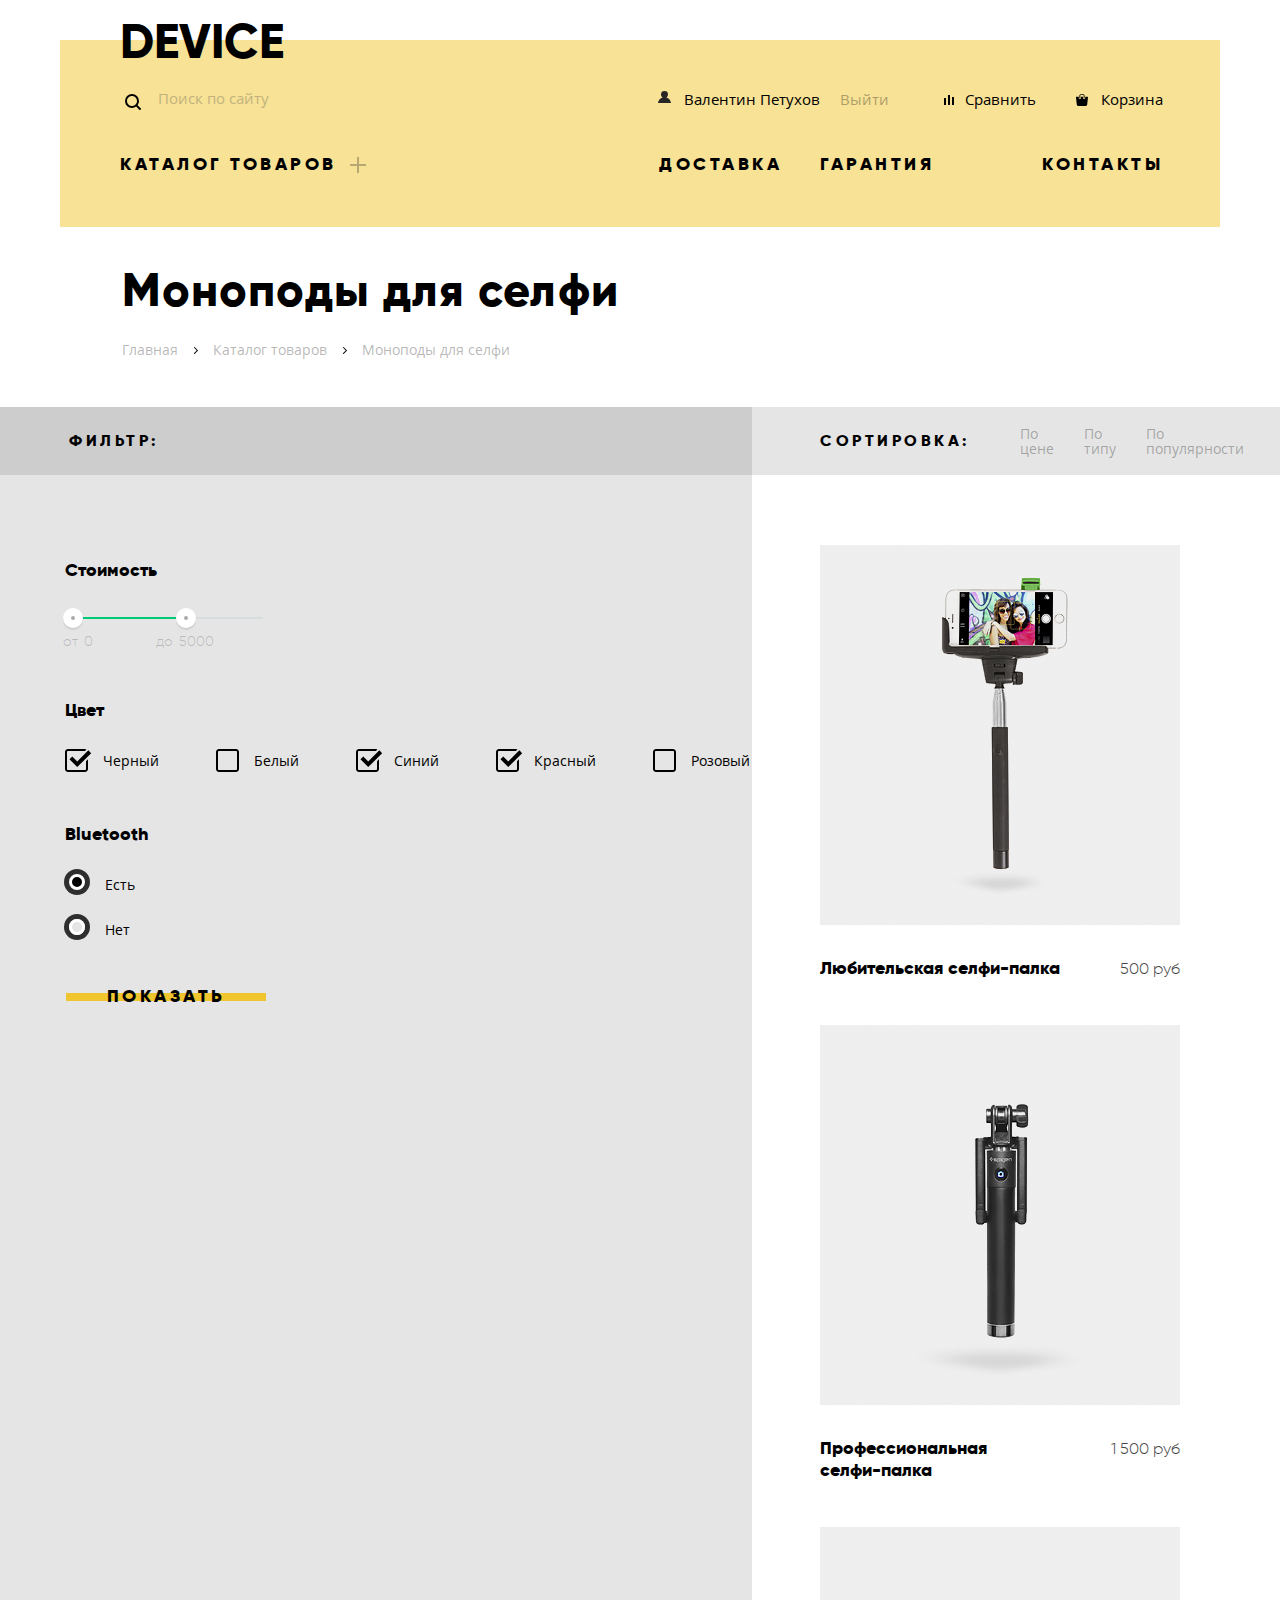
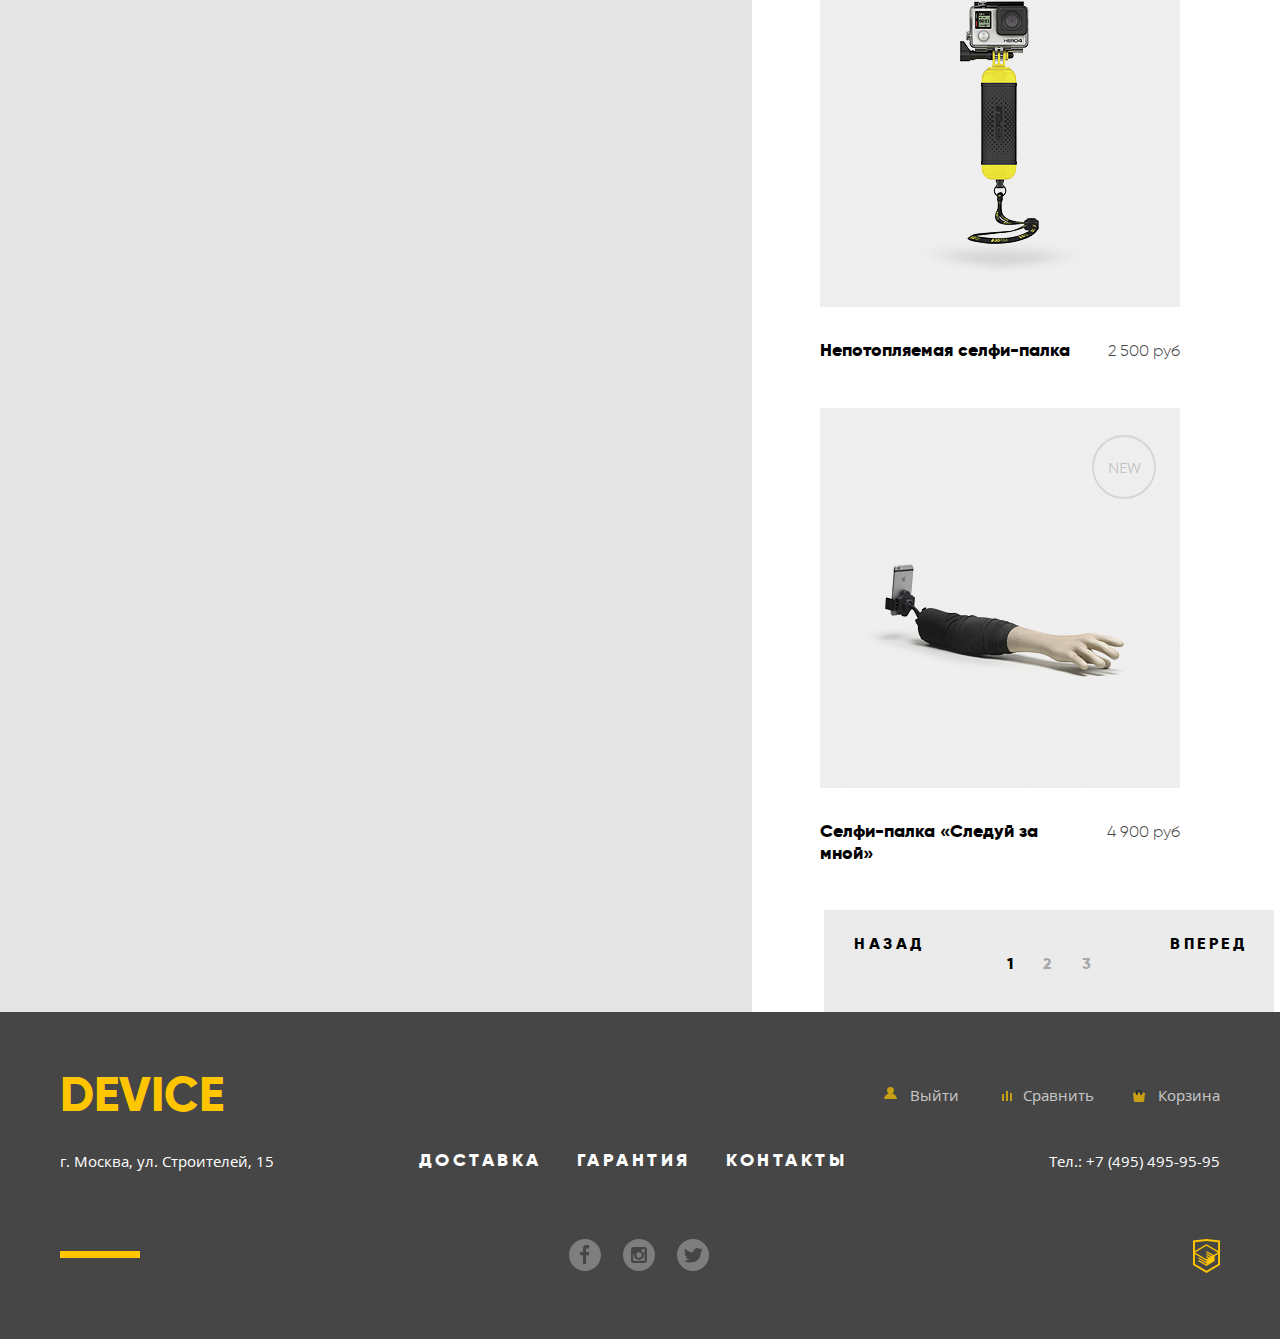
==== commit 34cf10c5: "07.09.2017 v.2" ====
--- a/catalog.html
+++ b/catalog.html
@@ -276,7 +276,7 @@
                 <div class="footer_bottom">
                     <ul class="social_buttons">
                         <li><a class="fb" href="#">Facebook</a></li>
-                        <li><a class="insta" href="#">Instagram</a></li>
+                        <li><a class="ingrm" href="#">Instagram</a></li>
                         <li><a class="twt" href="#">Twitter</a></li>
                     </ul>
                     <a class="academylogo" href="https://htmlacademy.ru/intensive/htmlcss">htmlacademy</a>
--- a/css/style.css
+++ b/css/style.css
@@ -10,34 +10,6 @@
     background-color: #fff;
 }
 
-
-/* outlines - start 
-
-header, footer{outline:blue 2px solid;}
-section, article {outline:red 2px solid;}
-div{outline:green 1px dashed;
-}
-
-
-p:hover::after{content:"...p";}
-
-li:hover::before{content:"---li";}
-
-b, h1,h2,h3,h4,h5:hover:after{content:"...H";
-font-size:15px;}
-
-a {outline:purple 1px dotted;}
-input, button, label {outline: 1px orange dotted;}
-
-img {outline:blue 1px dotted;}
-
-h2, h3, h4, h5, span, p {
-	outline:lightcoral 1px dotted;
-}
-
-ul, li{outline:lawngreen 1px dotted;}
-
-/*outlines - end*/
 
 @font-face
 {
@@ -109,7 +81,8 @@
 
     border: 0;
 
-    clip-path: inset(100%);
+    -webkit-clip-path: inset(100%);
+            clip-path: inset(100%);
 }
 
 h1,
@@ -125,6 +98,72 @@
 
 /*header - start*/
 
+.wrap
+{
+    width: 1200px;
+    margin: 0 auto;
+    padding-right: 20px;
+    padding-left: 20px;
+}
+
+.main_header
+{
+    position: relative;
+
+    min-height: 300px;
+    margin: 40px auto 0 auto;
+    padding-right: 57px;
+    padding-left: 60px;
+}
+
+.catalog.main_header
+{
+    min-height: 187px;
+}
+
+.header_top
+{
+    position: relative;
+
+    display: -webkit-box;
+    display: -ms-flexbox;
+    display: flex;
+
+    -webkit-box-align: center;
+    -ms-flex-align: center;
+    align-items: center;
+}
+
+.header_top form
+{
+    font-size: 0;
+
+    margin-right: 97px;
+}
+
+
+.header_top form::after
+{
+    position: absolute;
+    top: 18px;
+    left: 5px;
+
+    width: 16px;
+    height: 16px;
+
+    content: '';
+
+    background: #f7e296 url('../img/search.svg') no-repeat;
+}
+
+
+.shopping li
+{
+    display: inline-block;
+
+    vertical-align: middle;
+}
+
 .main_header
 {
     background-color: #f7e296;
@@ -138,6 +177,7 @@
     margin-bottom: 5px;
 
     cursor: pointer;
+    vertical-align: middle;
 }
 
 .main_header_logo a
@@ -175,30 +215,41 @@
     color: #464646;
 }
 
-.main_header .input_search
-{
+.input_search
+{
+    font-size: 15px;
+
     min-width: 360px;
-    padding-top: 17px;
-    padding-bottom: 10px;
+    min-height: 46px;
     padding-left: 38px;
+
+    vertical-align: bottom;
 
     border: 0;
     background: #f7e296;
 }
 
+input::-ms-clear
+{
+    width: 0;
+    height: 0;
+}
+
 .main_header input:hover
 {
     opacity: .6;
 }
 
-.main_header .submit_btn
-{
+.submit_btn
+{
+    font-size: 15px;
+    line-height: 1.2;
+
     visibility: hidden;
 
-    width: 81px;
-    height: 46px;
-
-    transform: translate(-5px, -3px);
+    padding: 12px 17px;
+
+    vertical-align: bottom;
 
     border: 2px solid #000;
     background-color: #f7e296;
@@ -245,17 +296,21 @@
     list-style: none;
 }
 
-.header_top .sign_in
-{
+.sign_in
+{
+    display: -webkit-box;
+    display: -ms-flexbox;
     display: flex;
 }
 
 .sign_in ul
 {
+    -webkit-box-pack: justify;
+    -ms-flex-pack: justify;
     justify-content: space-between;
 }
 
-.sign_in .logout
+.logout
 {
     margin-right: 50px;
     margin-left: 20px;
@@ -264,21 +319,21 @@
 }
 
 
-.header_top .login,
-.header_top .comparison,
-.header_top .cart
+.login,
+.comparison,
+.cart
 {
     position: relative;
 
     padding-left: 26px;
 }
 
-.header_top .login::before,
-.header_top .comparison::before,
-.header_top .cart::before,
-.footer_top .login::before,
-.footer_top .comparison::before,
-.footer_top .cart::before
+.login::before,
+.comparison::before,
+.cart::before,
+.login::before,
+.comparison::before,
+.cart::before
 {
     position: absolute;
     left: 0;
@@ -290,7 +345,7 @@
     background-repeat: no-repeat;
 }
 
-.header_top .login::before
+.login::before
 {
     top: 2px;
 
@@ -300,13 +355,13 @@
     background-image: url('../img/user.svg');
 }
 
-.header_top .login,
-.footer_top .login
+.login,
+.login
 {
     margin-right: auto;
 }
 
-.header_top .comparison::before
+.comparison::before
 {
     top: 6px;
     left: 5px;
@@ -317,7 +372,7 @@
     background-image: url('../img/compare.svg');
 }
 
-.header_top .cart::before
+.cart::before
 {
     top: 5px;
     left: 1px;
@@ -332,6 +387,19 @@
 {
     margin-left: 35px;
 }
+
+
+.additional_info:nth-of-type(2)
+{
+    margin-right: 38px;
+    margin-left: auto;
+}
+
+.additional_info:last-of-type
+{
+    margin-left: 108px;
+}
+
 
 .header_top a,
 .shopping a,
@@ -370,6 +438,8 @@
     z-index: 15;
     left: -60px;
 
+    display: -webkit-box;
+    display: -ms-flexbox;
     display: flex;
     visibility: hidden;
 
@@ -386,8 +456,13 @@
 
 .product_group ul
 {
-    flex-direction: column;
-
+        flex-direction: column;
+
+    -webkit-box-orient: vertical;
+    -webkit-box-direction: normal;
+    -ms-flex-direction: column;
+    -webkit-box-align: start;
+    -ms-flex-align: start;
     align-items: flex-start;
 }
 
@@ -398,6 +473,8 @@
 
 .header_navigation ul
 {
+    display: -webkit-box;
+    display: -ms-flexbox;
     display: flex;
 
     margin-top: 35px;
@@ -437,6 +514,11 @@
     color: rgb(0, 0, 0);
 }
 
+.header_navigation span
+{
+    padding-right: 30px;
+}
+
 .header_navigation span:hover,
 .additional_info a:hover
 {
@@ -473,6 +555,7 @@
 
 
 /*header - end*/
+
 
 
 /*buttons - start*/
@@ -559,7 +642,8 @@
 }
 
 .send_button:active,
-.show:active
+.show:active,
+.btn:active
 {
     color: rgba(0, 0, 0, .6);
 }
@@ -586,8 +670,12 @@
     height: 8px;
 
     content: '';
-    transition: .3s linear;
-    transform: translateY(-50%);
+    -webkit-transition: .3s linear;
+         -o-transition: .3s linear;
+            transition: .3s linear;
+    -webkit-transform: translateY(-50%);
+        -ms-transform: translateY(-50%);
+            transform: translateY(-50%);
 
     background-color: #f0c52e;
 }
@@ -622,11 +710,15 @@
     margin-right: 24px;
 
     cursor: pointer;
-    transition: background-color .2s;
+    -webkit-transition: background-color .2s;
+         -o-transition: background-color .2s;
+            transition: background-color .2s;
+    vertical-align: middle;
 
     border: 1px solid rgb(255, 255, 255);
     border-radius: 50%;
-    box-shadow: 0 0 0 3px rgb(255, 255, 255), 0 0 0 4px rgb(0, 0, 0);
+    -webkit-box-shadow: 0 0 0 3px rgb(255, 255, 255), 0 0 0 4px rgb(0, 0, 0);
+            box-shadow: 0 0 0 3px rgb(255, 255, 255), 0 0 0 4px rgb(0, 0, 0);
 }
 
 #btn-1:checked ~ .product_slider_labels label[for='btn-1'],
@@ -640,8 +732,8 @@
 {
     position: absolute;
     z-index: 10;
-    top: 320px;
-    left: 1005px;
+    right: 61px;
+    bottom: 167px;
 }
 
 #btn-4:checked ~ .services_slider_labels label[for='btn-4'],
@@ -666,13 +758,20 @@
 #btn-5:checked ~ .services_slider_labels label[for='btn-5']::after,
 #btn-6:checked ~ .services_slider_labels label[for='btn-6']::after
 {
-    transition: .5s linear;
+    -webkit-transition: .5s linear;
+         -o-transition: .5s linear;
+            transition: .5s linear;
 
     background-color: black;
 }
 
+button
+{
+    outline: 0;
+}
 
 /*buttons - end*/
+
 
 
 /*product slider - start*/
@@ -698,6 +797,8 @@
 .slider_slide_02,
 .slider_slide_03
 {
+    display: -webkit-box;
+    display: -ms-flexbox;
     display: flex;
 
     margin-top: -110px;
@@ -719,6 +820,12 @@
 {
     position: relative;
     left: -30px;
+}
+
+.slider_slide_02,
+.slider_slide_03
+{
+    display: none;
 }
 
 .slider_img_01
@@ -837,19 +944,25 @@
 /*product slider - end*/
 
 
+
 /*product range - start*/
 
 .product_range
 {
-    margin: 20px 0 172px 0;
+    margin: 20px 0 182px 0;
 }
 
 .product_range ul
 {
-    display: flex;
-
+    display: -webkit-box;
+    display: -ms-flexbox;
+    display: flex;
+
+    -webkit-box-pack: justify;
+    -ms-flex-pack: justify;
     justify-content: space-between;
-    flex-wrap: wrap;
+    -ms-flex-wrap: wrap;
+        flex-wrap: wrap;
 }
 
 .product_range li
@@ -861,6 +974,8 @@
 
 .product_range_link
 {
+    display: -webkit-box;
+    display: -ms-flexbox;
     display: flex;
 
     height: 160px;
@@ -870,13 +985,12 @@
 }
 
 
-
 .product_range img
 {
     margin: auto;
 }
 
-.product_range .monopods img
+.monopods img
 {
     margin-bottom: 0;
 }
@@ -904,10 +1018,10 @@
     color: rgb(0, 0, 0);
 }
 
-
 /*product range - end*/
 
 
+
 /*additional services - start*/
 
 .additional_services
@@ -919,6 +1033,8 @@
 
 .additional_services_container
 {
+    display: -webkit-box;
+    display: -ms-flexbox;
     display: flex;
 
     min-height: 287px;
@@ -948,7 +1064,9 @@
     height: 7px;
 
     content: '';
-    transform: rotate(90deg);
+    -webkit-transform: rotate(90deg);
+        -ms-transform: rotate(90deg);
+            transform: rotate(90deg);
     vertical-align: middle;
 
     background-color: #000;
@@ -974,6 +1092,8 @@
 
 .services_slider_details
 {
+    display: -webkit-box;
+    display: -ms-flexbox;
     display: flex;
 
     width: 880px;
@@ -1037,10 +1157,10 @@
     background: url('../img/credit.svg') no-repeat;
 }
 
-
 /*additional services - end*/
 
 
+
 /*brands - start*/
 
 .brands
@@ -1050,8 +1170,12 @@
 
 .brands ul
 {
-    display: flex;
-
+    display: -webkit-box;
+    display: -ms-flexbox;
+    display: flex;
+
+    -webkit-box-pack: justify;
+    -ms-flex-pack: justify;
     justify-content: space-between;
 }
 
@@ -1059,26 +1183,30 @@
 {
     opacity: .2;
 
-    filter: grayscale(100%);
+    -webkit-filter: grayscale(100%);
+            filter: grayscale(100%);
 }
 
 .brand_item img:hover
 {
     opacity: 1;
 
-    filter: grayscale(0%);
-}
-
+    -webkit-filter: grayscale(0%);
+            filter: grayscale(0%);
+}
 
 /*brands - end*/
 
 
+
 /*about us - start*/
 
 .about_us
 {
     position: relative;
 
+    display: -webkit-box;
+    display: -ms-flexbox;
     display: flex;
 
     padding-top: 48px;
@@ -1124,6 +1252,7 @@
 {
     padding-right: 60px;
 
+    -ms-flex-preferred-size: 50%;
     flex-basis: 50%;
 }
 
@@ -1150,7 +1279,8 @@
 
     border: 2px solid #fff;
     border-radius: 50%;
-    box-shadow: 0 0 5px rgb(0, 0, 0);
+    -webkit-box-shadow: 0 0 5px rgb(0, 0, 0);
+            box-shadow: 0 0 5px rgb(0, 0, 0);
 }
 
 .about_us p
@@ -1181,7 +1311,8 @@
     font-weight: bold;
     line-height: 1.2;
 
-    box-sizing: border-box;
+    -webkit-box-sizing: border-box;
+            box-sizing: border-box;
 
     color: rgb(0, 0, 0);
 }
@@ -1190,6 +1321,7 @@
 {
     padding-left: 22px;
 
+    -ms-flex-preferred-size: 50%;
     flex-basis: 50%;
 }
 
@@ -1198,9 +1330,10 @@
     margin-bottom: 22px;
 }
 
-
 /*about us - end*/
 
+
+
 /*catalog navigation start */
 
 .catalog_navigation
@@ -1218,8 +1351,12 @@
 {
     position: relative;
 
-    display: flex;
-
+    display: -webkit-box;
+    display: -ms-flexbox;
+    display: flex;
+
+    -webkit-box-pack: start;
+    -ms-flex-pack: start;
     justify-content: flex-start;
 }
 
@@ -1245,23 +1382,29 @@
     background: url('../img/nav-arrow.svg') no-repeat;
 }
 
-
 /*catalog navigation - end*/
 
+
+
 /*product choice - start*/
 
-
 .product_choice_container
 {
-    display: flex;
-
-    min-height: 1278px;
-
+    display: -webkit-box;
+    display: -ms-flexbox;
+    display: flex;
+
+    min-height: 1284px;
+
+    -webkit-box-pack: center;
+    -ms-flex-pack: center;
     justify-content: center;
 }
 
 .filter_head
 {
+    display: -webkit-box;
+    display: -ms-flexbox;
     display: flex;
 
     margin-left: -9999px;
@@ -1274,8 +1417,6 @@
 {
     padding-left: 63px;
 }
-
-
 
 
 .filter_left
@@ -1313,6 +1454,8 @@
 {
     position: relative;
 
+    display: -webkit-box;
+    display: -ms-flexbox;
     display: flex;
 
     width: 330px;
@@ -1332,10 +1475,6 @@
 }
 
 
-
-
-
-
 .checkbox label::before
 {
     position: absolute;
@@ -1360,6 +1499,7 @@
 
 .product_album_right
 {
+    -ms-flex-preferred-size: 75%;
     flex-basis: 75%;
 }
 
@@ -1367,6 +1507,8 @@
 {
     position: relative;
 
+    display: -webkit-box;
+    display: -ms-flexbox;
     display: flex;
 
     margin-right: -9999px;
@@ -1377,11 +1519,12 @@
 }
 
 
-
-.ranking_navigation .ranking_list
-{
-    position: relative;
-
+.ranking_list
+{
+    position: relative;
+
+    display: -webkit-box;
+    display: -ms-flexbox;
     display: flex;
 
     margin: auto auto auto 50px;
@@ -1493,19 +1636,25 @@
     border-left-color: transparent;
 }
 
-
 /*product choice - end*/
 
+
+
 /*catalog pictures - start*/
 
 .album_container
 {
+    display: -webkit-box;
+    display: -ms-flexbox;
     display: flex;
 
     padding-top: 70px;
     padding-left: 68px;
 
-    flex-wrap: wrap;
+    -ms-flex-wrap: wrap;
+        flex-wrap: wrap;
+    -webkit-box-pack: justify;
+    -ms-flex-pack: justify;
     justify-content: space-between;
 }
 
@@ -1544,7 +1693,9 @@
 
 .item:hover .hidden
 {
-    transition: .3s;
+    -webkit-transition: .3s;
+         -o-transition: .3s;
+            transition: .3s;
 
     opacity: 1;
 }
@@ -1585,13 +1736,22 @@
 
 .item_details
 {
-    display: flex;
-    flex-direction: row;
+    display: -webkit-box;
+    display: -ms-flexbox;
+    display: flex;
+        flex-direction: row;
 
     width: 100%;
     margin-top: 31px;
 
+    -webkit-box-orient: horizontal;
+    -webkit-box-direction: normal;
+    -ms-flex-direction: row;
+    -webkit-box-pack: justify;
+    -ms-flex-pack: justify;
     justify-content: space-between;
+    -webkit-box-align: baseline;
+    -ms-flex-align: baseline;
     align-items: baseline;
 }
 
@@ -1602,7 +1762,8 @@
     font-weight: bold;
     line-height: 1.2;
 
-    box-sizing: border-box;
+    -webkit-box-sizing: border-box;
+            box-sizing: border-box;
 
     color: rgb(0, 0, 0);
 }
@@ -1613,7 +1774,8 @@
     font-size: 16px;
     line-height: 1.2;
 
-    box-sizing: border-box;
+    -webkit-box-sizing: border-box;
+            box-sizing: border-box;
 
     color: rgb(70, 70, 70);
 }
@@ -1639,388 +1801,67 @@
     border-radius: 50%;
 }
 
-/*Catalog Pictures - end*/
-
-
-/*footer - start*/
-
-footer
-{
-    margin-top: 81px;
-    padding-top: 54px;
-    padding-bottom: 66px;
-
-    background-color: #464646;
-}
-
-footer.catalog
-{
-    margin-top: 0;
-}
-
-.footer_top
-{
-    display: flex;
-
+/*catalog pictures - end*/
+
+
+
+/* catalog navigation - start */
+
+.paging
+{
+    position: relative;
+
+    display: -webkit-box;
+    display: -ms-flexbox;
+    display: flex;
+
+    margin-left: 72px;
+
+    background-color: #ebebeb;
+
+    -webkit-box-pack: justify;
+    -ms-flex-pack: justify;
     justify-content: space-between;
 }
 
-.footer_top ul
-{
-    display: flex;
-
-    align-items: center;
-}
-
-.footer_top li
-{
-    display: inline-block;
-}
-
-.footer_top .login,
-.footer_top .comparison,
-.footer_top .cart
-{
-    position: relative;
-
-    margin-left: 38px;
-    padding-left: 26px;
-}
-
-.footer_top .login::before
-{
-    top: 2px;
-
-    width: 13px;
-    height: 12px;
-
-    background-image: url('../img/user-ft.svg');
-}
-
-.footer_top .comparison::before
-{
-    top: 6px;
-    left: 5px;
-
-    width: 13px;
-    height: 12px;
-
-    background-image: url('../img/compare-ft.svg');
-}
-
-.footer_top .cart::before
-{
-    top: 5px;
-    left: 1px;
-
-    width: 13px;
-    height: 12px;
-
-    background-image: url('../img/cart-ft.svg');
-}
-
-.footer_logo
-{
-    font: bold 48px 'Gilroy', 'Arial', sans-serif;
-    line-height: 1.2em;
-
-    text-transform: uppercase;
-
-    color: #ffc600;
-}
-
-.footer_top a:not(.footer_logo),
-.footer_middle a
-{
-    color: #fff;
-}
-
-.footer_top a:not(.footer_logo)
-{
-    opacity: .7;
-}
-
-.footer_top a:not(.footer_logo):hover
-{
-    opacity: 1;
-}
-
-.footer_middle a:hover
-{
-    opacity: .6;
-}
-
-.footer_top a:not(.footer_logo):active,
-.footer_middle a:active
-{
-    opacity: .3;
-}
-
-.footer_middle
-{
+
+.paging a:hover
+{
+    background-color: #d9d9d9;
+}
+
+ol
+{
+    position: relative;
+
+    display: -webkit-box;
+    display: -ms-flexbox;
     display: flex;
 
     margin-top: 20px;
-    margin-bottom: 63px;
-}
-
-.footer_middle ul
-{
-    display: flex;
-
-    margin: auto;
-    margin-right: 184px;
-
-    flex-basis: 40%;
-    justify-content: space-around;
-}
-
-.footer_middle p
-{
-    font-family: 'Open Sans', 'Arial', sans-serif;
-    font-size: 15px;
-    line-height: 2;
-
-    color: rgb(255, 255, 255);
-}
-
-.social_buttons,
-.academylogo
-{
-    font-size: 0;
-}
-
-.footer_bottom
-{
-    position: relative;
-
-    display: flex;
-
-    justify-content: space-between;
-}
-
-.social_buttons
-{
-    display: flex;
-
-    margin-left: 498px;
-
-    justify-content: space-between;
-}
-
-.social_buttons a
-{
-    display: block;
-
-    width: 32px;
-    height: 32px;
-    margin: 0 11px;
-
-    opacity: .3;
-    background-repeat: no-repeat;
-    background-position: 50% 50%;
-}
-
-.social_buttons .fb
-{
-    background-image: url('../img/fb.svg');
-}
-
-.social_buttons .insta
-{
-    background-image: url('../img/\'=].svg');
-}
-
-.social_buttons .twt
-{
-    background-image: url('../img/twitter.svg');
-}
-
-.social_buttons a:hover
-{
-    opacity: 1;
-}
-
-.social_buttons a:active
-{
-    opacity: .1;
-}
-
-.academylogo
-{
-    display: block;
-
-    width: 26.943px;
-    height: 34.09px;
-
-    background-image: url('../img/logo-html.svg');
-    background-repeat: no-repeat;
-    background-position: 50% 50%;
-}
-
-.academylogo:hover
-{
-    opacity: .6;
-}
-
-.academylogo:active
-{
-    opacity: .3;
-}
-
-.footer_bottom::before
-{
-    position: absolute;
-    top: 12px;
-
-    display: inline-block;
-
-    width: 80px;
-    height: 7px;
-
-    content: '';
-    vertical-align: middle;
-
-    background-color: #ffc600;
-}
-
-
-/*footer - end*/
-
-
-/*write us - start*/
-
-
-
-.write_us_popup
-{
-    position: fixed;
-    z-index: 50;
-    top: 50%;
-    left: 50%;
-
-    overflow: auto;
-
-    margin-top: -299px;
-    margin-left: -480px;
-    padding: 100px;
-
-    background-color: #fff;
-    box-shadow: -28px 0 50px -33px rgba(0, 0, 0, .8), 28px 0 50px -33px rgba(0, 0, 0, .8), 0 23px 30px -15px rgba(0, 0, 0, .8), 0 -1px 25px -20px rgba(0, 0, 0, .8);
-}
-
-
-
-.input_fields
-{
-    display: flex;
-
-    justify-content: space-between;
-}
-
-.input_fields .name,
-.input_fields .email
-{
-    width: 360px;
-    margin-bottom: 38px;
-}
-
-.write_us_popup input,
-.write_us_popup textarea
-{
-    margin-top: 12px;
-}
-
-
-
-.write_us_popup textarea
-{
-    width: 760px;
-    height: 157px;
-    margin-bottom: 50px;
-}
-
-.write_us_popup .send_button
-{
-    width: 200px;
-}
-
-.popup_close
-{
-    font-size: 0;
-}
-
-.popup_close::after
-{
-    position: absolute;
-    top: 22px;
-    right: 22px;
-
-    width: 55px;
-    height: 55px;
-
-    content: '';
-
-    opacity: .5;
-    background: url('../img/modal-close.svg') no-repeat;
-}
-
-.popup_close:hover::after
-{
-    opacity: 1;
-}
-
-.popup_close:active::after
-{
-    opacity: .3;
-}
-
-.write_us_popup input,
-.write_us_popup textarea
-{
-    background-color: #f2f2f2;
-}
-
-.write_us_popup input:invalid
-{
-    background-color: #f6dada;
-}
-
-
-
-
-.write_us_popup input[placeholder]::-webkit-input-placeholder,
-.write_us_popup textarea[placeholder]::-webkit-input-placeholder
-{
-    font-family: 'Open Sans', 'Arial', sans-serif;
-    font-size: 14px;
-
-    color: rgba(70, 70, 70, .4);
-}
-
-.write_us_popup input[placeholder]:focus::-webkit-input-placeholder,
-.write_us_popup textarea[placeholder]:focus::-webkit-input-placeholder
-{
-    color: rgb(70, 70, 70);
-}
-
-.write_us_popup input[type='text']:hover,
-.write_us_popup textarea:hover
-{
-    background-color: #eaeaea;
-}
-
-.write_us_popup input[type='text']:focus,
-.write_us_popup textarea:focus
-{
-    background-color: #fff;
-}
-
-
-
-
-
-/*write us - end*/
+    padding: 0;
+}
+
+ol > li,
+.paging a:active
+{
+    color: rgba(0, 0, 0, .3);
+}
+
+ol > li
+{
+    counter-increment: list;
+}
+
+ol > li::before
+{
+    padding: 15px;
+
+    content: counter(list) '';
+}
+
+/* catalog navigation - end */
+
 
 
 /*catalog navigation - start*/
@@ -2054,6 +1895,13 @@
     text-transform: uppercase;
 }
 
+.paging a
+{
+    min-width: 130px;
+
+    text-align: center;
+}
+
 .ranking_list a:hover,
 ol > li:hover
 {
@@ -2071,8 +1919,16 @@
     font-size: 0;
 }
 
+/*catalog navigation - end*/
+
+
 
 /*forms - start*/
+
+input
+{
+    outline: none;
+}
 
 
 /*range - start*/
@@ -2098,14 +1954,14 @@
     background: transparent;
 }
 
-.range_controls .scale
+.scale
 {
     height: 2px;
 
     background: #d7dcde;
 }
 
-.range_controls .bar
+.bar
 {
     width: 55%;
     height: 2px;
@@ -2114,7 +1970,7 @@
     background: #00ca74;
 }
 
-.range_controls .toggle
+.toggle
 {
     position: absolute;
     top: 6px;
@@ -2129,15 +1985,16 @@
     border: 8px solid #fff;
     border-radius: 50%;
     background: #ababab;
-    box-shadow: 0 2px 1px 0 #cfcfcf;
-}
-
-.range_controls .toggle_min
+    -webkit-box-shadow: 0 2px 1px 0 #cfcfcf;
+            box-shadow: 0 2px 1px 0 #cfcfcf;
+}
+
+.toggle_min
 {
     left: 20px;
 }
 
-.range_controls .toggle_max
+.toggle_max
 {
     left: 133px;
 }
@@ -2153,8 +2010,6 @@
 
     display: inline-block;
 }
-
-
 
 .max_price
 {
@@ -2186,8 +2041,8 @@
     border-radius: 5px;
 }
 
-
 /*range - end*/
+
 
 
 /*checkbox, radio - start*/
@@ -2230,11 +2085,14 @@
     margin: 29px 61px;
 
     cursor: pointer;
-    transition: background-color .2s;
+    -webkit-transition: background-color .2s;
+         -o-transition: background-color .2s;
+            transition: background-color .2s;
 
     border: 3px solid white;
     border-radius: 50%;
-    box-shadow: 0 0 0 5px rgba(0, 0, 0, .8);
+    -webkit-box-shadow: 0 0 0 5px rgba(0, 0, 0, .8);
+            box-shadow: 0 0 0 5px rgba(0, 0, 0, .8);
 }
 
 .radiolabels label[for='yes']::after
@@ -2276,129 +2134,448 @@
 
 /*checkbox, radio - end*/
 
-
 /*forms - end*/
 
-.paging
-{
-    position: relative;
-
-    display: flex;
-
-    margin-left: 72px;
-    padding: 0 25px;
-
-    background-color: #ebebeb;
-
+
+
+/*write us popup - start*/
+
+.write_us_popup
+{
+    position: fixed;
+    z-index: 50;
+    top: 50%;
+    left: 50%;
+
+    display: none;
+
+    margin-top: -299px;
+    margin-left: -480px;
+    padding: 100px;
+
+    background-color: #fff;
+    -webkit-box-shadow: -28px 0 50px -33px rgba(0, 0, 0, .8), 28px 0 50px -33px rgba(0, 0, 0, .8), 0 23px 30px -15px rgba(0, 0, 0, .8), 0 -1px 25px -20px rgba(0, 0, 0, .8);
+            box-shadow: -28px 0 50px -33px rgba(0, 0, 0, .8), 28px 0 50px -33px rgba(0, 0, 0, .8), 0 23px 30px -15px rgba(0, 0, 0, .8), 0 -1px 25px -20px rgba(0, 0, 0, .8);
+}
+
+
+
+.input_fields
+{
+    display: -webkit-box;
+    display: -ms-flexbox;
+    display: flex;
+
+    -webkit-box-pack: justify;
+    -ms-flex-pack: justify;
     justify-content: space-between;
 }
 
-
-.paging a:hover
-{
-    background-color: #d9d9d9;
-}
-
-ol
-{
-    position: relative;
-
-    display: flex;
-
-    margin-top: 20px;
+.input_fields .name,
+.input_fields .email
+{
+    width: 360px;
+    height: 50px;
+    margin-bottom: 38px;
+}
+
+.write_us_popup input,
+.write_us_popup textarea
+{
+    margin-top: 12px;
+
+    border: 0;
+}
+
+.write_us_popup textarea
+{
+    width: 760px;
+    height: 157px;
+    margin-bottom: 50px;
+}
+
+.write_us_popup .send_button
+{
+    width: 200px;
+}
+
+.popup_close
+{
+    font-size: 0;
+
+    margin: 0;
     padding: 0;
 }
 
-ol > li,
-.paging a:active
-{
-    color: rgba(0, 0, 0, .3);
-}
-
-ol > li
-{
-    counter-increment: list;
-}
-
-ol > li::before
-{
-    padding: 15px;
-
-    content: counter(list) '';
-}
-
-
-/*catalog navigation - end*/
-
-
-/*Grid Layout - start*/
-
-.wrap
-{
-    width: 1200px;
-    margin: 0 auto;
-    padding-right: 20px;
+.popup_close::after
+{
+    position: absolute;
+    top: 22px;
+    right: 22px;
+
+    width: 55px;
+    height: 55px;
+
+    content: '';
+
+    opacity: .5;
+    background: url('../img/modal-close.svg') no-repeat;
+}
+
+.popup_close:hover::after
+{
+    opacity: 1;
+}
+
+.popup_close:active::after
+{
+    opacity: .3;
+}
+
+.write_us_popup input,
+.write_us_popup textarea
+{
     padding-left: 20px;
-}
-
-.main_header
-{
-    position: relative;
-
-    min-height: 300px;
-    margin: 40px auto 0 auto;
-    padding-right: 57px;
-    padding-left: 60px;
-}
-
-.catalog.main_header
-{
-    min-height: 187px;
-}
-
-.header_top
-{
-    position: relative;
-
-    display: flex;
-
+
+    background-color: #f2f2f2;
+}
+
+.write_us_popup textarea
+{
+    padding-top: 16px;
+
+    resize: none;
+}
+
+.write_us_popup input:invalid
+{
+    background-color: #f6dada;
+}
+
+.write_us_popup input[placeholder]::-webkit-input-placeholder,
+.write_us_popup textarea[placeholder]::-webkit-input-placeholder
+{
+    font-family: 'Open Sans', 'Arial', sans-serif;
+    font-size: 14px;
+
+    color: rgba(70, 70, 70, .4);
+}
+
+.write_us_popup input[placeholder]:focus::-webkit-input-placeholder,
+.write_us_popup textarea[placeholder]:focus::-webkit-input-placeholder
+{
+    color: rgb(70, 70, 70);
+}
+
+.write_us_popup input[type='text']:hover,
+.write_us_popup textarea:hover
+{
+    background-color: #eaeaea;
+}
+
+.write_us_popup input[type='text']:focus,
+.write_us_popup textarea:focus
+{
+    background-color: #fff;
+}
+
+/*write us popup - end*/
+
+
+
+/* popup map - start */
+
+.popup_map
+{
+    position: fixed;
+    z-index: 50;
+    top: 50%;
+    left: 50%;
+
+    display: none;
+
+    margin-top: -297px;
+    margin-left: -497px;
+    padding: 0;
+
+    background-color: transparent;
+}
+
+
+.popup_map .popup_close::after
+{
+    top: 28px;
+    right: 41px;
+}
+
+/* popup map - end */
+
+
+
+/*footer - start*/
+
+footer
+{
+    margin-top: 81px;
+    padding-top: 54px;
+    padding-bottom: 66px;
+
+    background-color: #464646;
+}
+
+footer.catalog
+{
+    margin-top: 0;
+}
+
+.footer_top
+{
+    display: -webkit-box;
+    display: -ms-flexbox;
+    display: flex;
+
+    -webkit-box-pack: justify;
+    -ms-flex-pack: justify;
+    justify-content: space-between;
+}
+
+.footer_top ul
+{
+    display: -webkit-box;
+    display: -ms-flexbox;
+    display: flex;
+
+    -webkit-box-align: center;
+    -ms-flex-align: center;
     align-items: center;
 }
 
-.header_top form
-{
-    margin-right: 97px;
-}
-
-.header_top form::after
-{
-    position: absolute;
-    top: 18px;
+.footer_top li
+{
+    display: inline-block;
+
+    vertical-align: middle;
+}
+
+.footer_top .login,
+.footer_top .comparison,
+.footer_top .cart
+{
+    position: relative;
+
+    margin-left: 38px;
+    padding-left: 26px;
+}
+
+.footer_top .login::before
+{
+    top: 2px;
+
+    width: 13px;
+    height: 12px;
+
+    background-image: url('../img/user-ft.svg');
+}
+
+.footer_top .comparison::before
+{
+    top: 6px;
     left: 5px;
 
-    width: 16px;
-    height: 16px;
+    width: 13px;
+    height: 12px;
+
+    background-image: url('../img/compare-ft.svg');
+}
+
+.footer_top .cart::before
+{
+    top: 5px;
+    left: 1px;
+
+    width: 13px;
+    height: 12px;
+
+    background-image: url('../img/cart-ft.svg');
+}
+
+.footer_logo
+{
+    font: bold 48px 'Gilroy', 'Arial', sans-serif;
+    line-height: 1.2em;
+
+    text-transform: uppercase;
+
+    color: #ffc600;
+}
+
+.footer_top a:not(.footer_logo),
+.footer_middle a
+{
+    color: #fff;
+}
+
+.footer_top a:not(.footer_logo)
+{
+    opacity: .7;
+}
+
+.footer_top a:not(.footer_logo):hover
+{
+    opacity: 1;
+}
+
+.footer_middle a:hover
+{
+    opacity: .6;
+}
+
+.footer_top a:not(.footer_logo):active,
+.footer_middle a:active
+{
+    opacity: .3;
+}
+
+.footer_middle
+{
+    display: -webkit-box;
+    display: -ms-flexbox;
+    display: flex;
+
+    margin-top: 22px;
+    margin-bottom: 63px;
+}
+
+.footer_middle ul
+{
+    display: -webkit-box;
+    display: -ms-flexbox;
+    display: flex;
+
+    margin: auto;
+    margin-right: 184px;
+
+    -ms-flex-preferred-size: 40%;
+    flex-basis: 40%;
+    -ms-flex-pack: distribute;
+    justify-content: space-around;
+}
+
+.footer_middle p
+{
+    font-family: 'Open Sans', 'Arial', sans-serif;
+    font-size: 15px;
+    line-height: 2;
+
+    color: rgb(255, 255, 255);
+}
+
+.social_buttons,
+.academylogo
+{
+    font-size: 0;
+}
+
+.footer_bottom
+{
+    position: relative;
+
+    display: -webkit-box;
+    display: -ms-flexbox;
+    display: flex;
+
+    -webkit-box-pack: justify;
+    -ms-flex-pack: justify;
+    justify-content: space-between;
+}
+
+.social_buttons
+{
+    display: -webkit-box;
+    display: -ms-flexbox;
+    display: flex;
+
+    margin-left: 498px;
+
+    -webkit-box-pack: justify;
+    -ms-flex-pack: justify;
+    justify-content: space-between;
+}
+
+.social_buttons a
+{
+    display: block;
+
+    width: 32px;
+    height: 32px;
+    margin: 0 11px;
+
+    opacity: .3;
+    background-repeat: no-repeat;
+    background-position: 50% 50%;
+}
+
+.social_buttons .fb
+{
+    background-image: url('../img/fb.svg');
+}
+
+.social_buttons .ingrm
+{
+    background-image: url('../img/ingrm.svg');
+}
+
+.social_buttons .twt
+{
+    background-image: url('../img/twitter.svg');
+}
+
+.social_buttons a:hover
+{
+    opacity: 1;
+}
+
+.social_buttons a:active
+{
+    opacity: .1;
+}
+
+.academylogo
+{
+    display: block;
+
+    width: 26.943px;
+    height: 34.09px;
+
+    background-image: url('../img/logo-html.svg');
+    background-repeat: no-repeat;
+    background-position: 50% 50%;
+}
+
+.academylogo:hover
+{
+    opacity: .6;
+}
+
+.academylogo:active
+{
+    opacity: .3;
+}
+
+.footer_bottom::before
+{
+    position: absolute;
+    top: 12px;
+
+    display: inline-block;
+
+    width: 80px;
+    height: 7px;
 
     content: '';
-
-    background: #f7e296 url('../img/search.svg') no-repeat;
-}
-
-.shopping li
-{
-    display: inline-block;
-}
-
-.additional_info:nth-of-type(2)
-{
-    margin-right: 38px;
-    margin-left: auto;
-}
-
-.additional_info:last-of-type
-{
-    margin-left: 108px;
-}
-
-
-/*Grid Layout - end*/
+    vertical-align: middle;
+
+    background-color: #ffc600;
+}
+
+/*footer - end*/
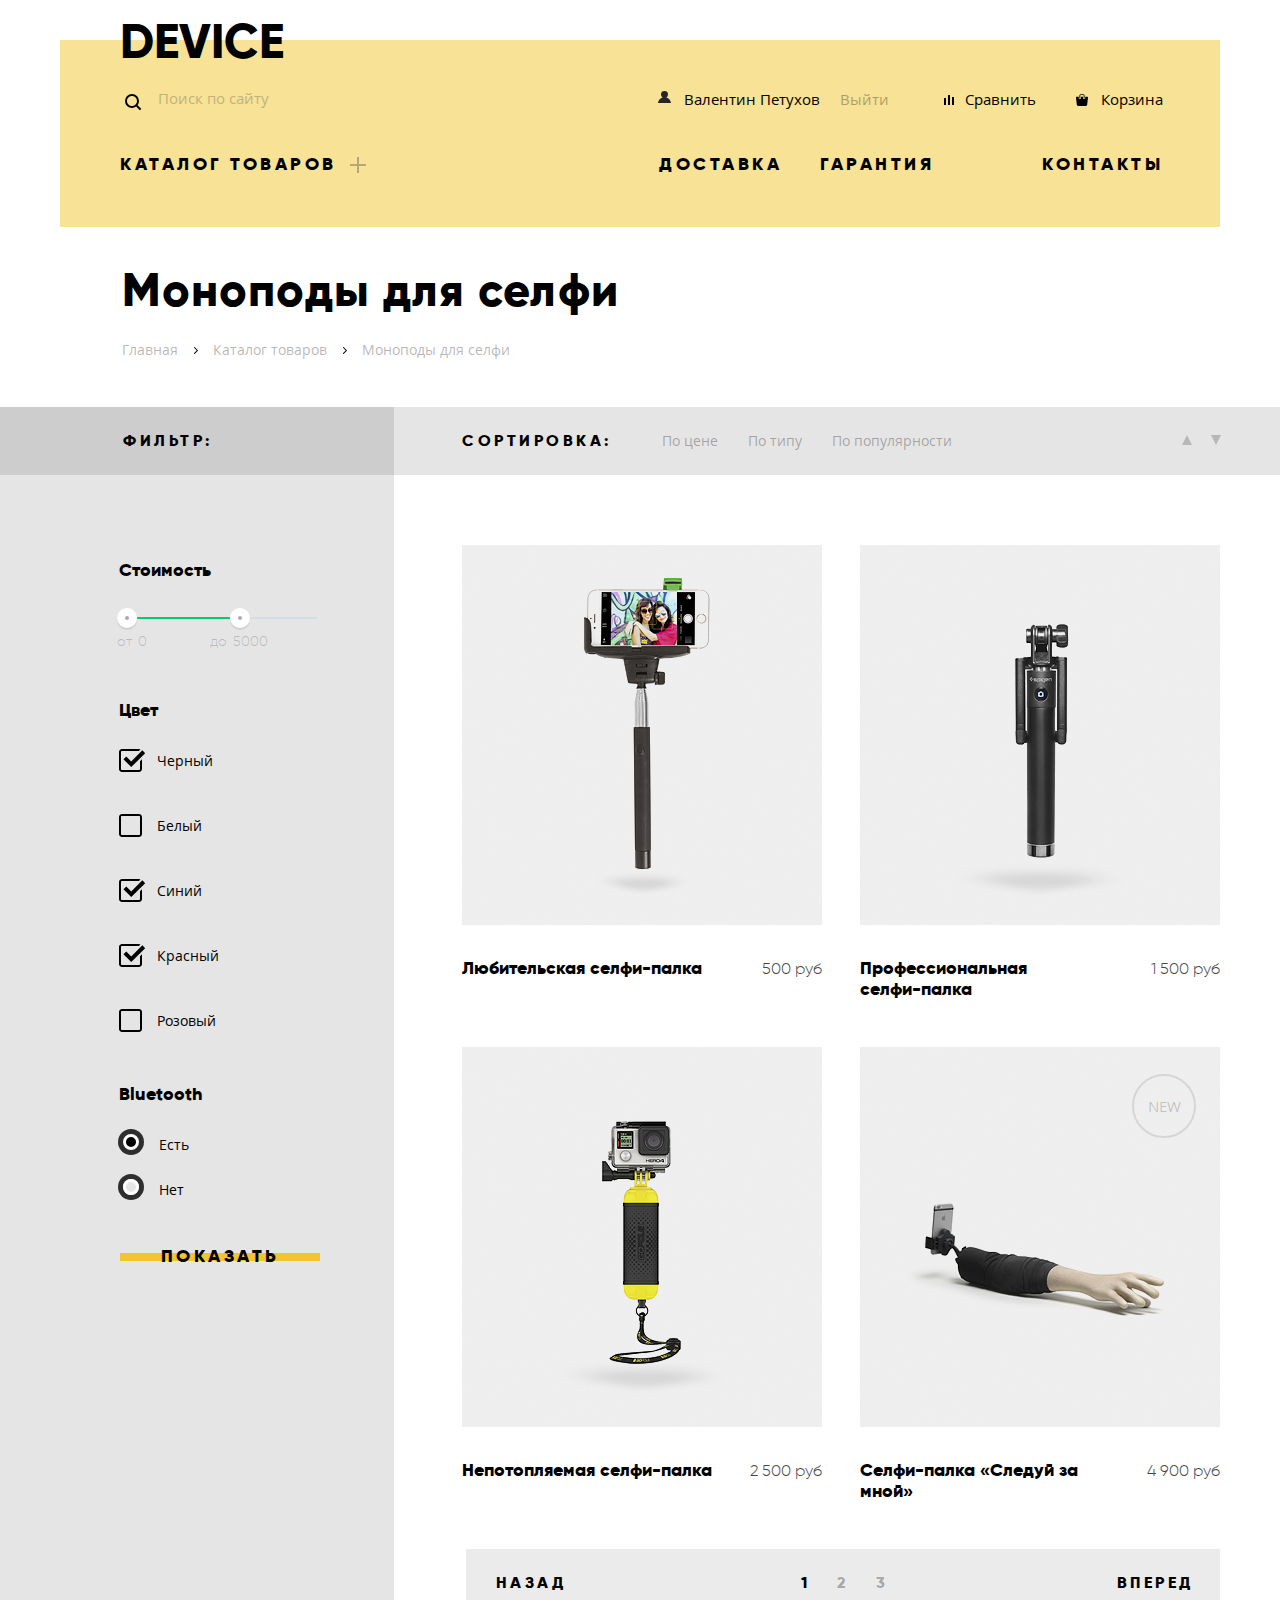
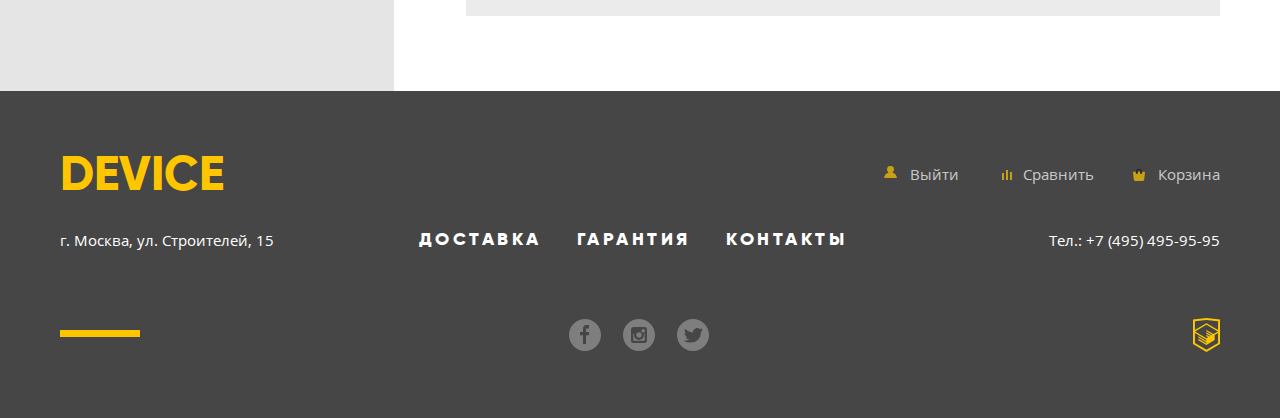
==== commit 7c35f79e: "08.09.2017 v.1" ====
--- a/catalog.html
+++ b/catalog.html
@@ -3,8 +3,8 @@
     <head>
         <meta charset="UTF-8">
         <title>Device_Catalog</title>
+        <link href="css/normalize.css" rel="stylesheet">
         <link rel="stylesheet" href="css/style.css" type="text/css">
-        <link href="css/normalize.css" rel="stylesheet">
     </head>
     <body>
         <div class="wrap">
@@ -175,7 +175,7 @@
                             </ul>
                         </div>
                         <section class="album_container">
-                            <h2 class="visually_hidden">class temp will be removed</h2>
+                            <h2 class="visually_hidden">Album Container</h2>
                             <article class="item">
                                 <div class="visible">
                                     <img src="img/item-1.png" width="360" height="380" alt="product1_item1">
--- a/css/style.css
+++ b/css/style.css
@@ -910,6 +910,12 @@
     color: rgb(70, 70, 70);
 }
 
+.services_slider_slide_02,
+.services_slider_slide_03{
+    display:none;
+}
+
+
 .product_description
 {
     margin-top: 19px;
@@ -1425,6 +1431,8 @@
     padding-left: 9999px;
 
     background: rgba(0,0,0,.1);
+
+    min-height:1284px;
 }
 
 
@@ -1460,6 +1468,8 @@
 
     width: 330px;
     margin-top: 46px;
+
+    flex-direction: column;
 }
 
 .checkbox label
@@ -1516,6 +1526,8 @@
     padding-left: 68px;
 
     background: rgba(0,0,0,.1);
+
+    align-items:center;
 }
 
 
@@ -1653,9 +1665,13 @@
 
     -ms-flex-wrap: wrap;
         flex-wrap: wrap;
+
     -webkit-box-pack: justify;
     -ms-flex-pack: justify;
     justify-content: space-between;
+
+
+
 }
 
 .item
@@ -1837,9 +1853,9 @@
     display: -webkit-box;
     display: -ms-flexbox;
     display: flex;
-
-    margin-top: 20px;
+    margin:0;
     padding: 0;
+    align-items:center;
 }
 
 ol > li,
@@ -2149,7 +2165,7 @@
 
     display: none;
 
-    margin-top: -299px;
+    margin-top: -310px;
     margin-left: -480px;
     padding: 100px;
 
@@ -2171,7 +2187,7 @@
     justify-content: space-between;
 }
 
-.input_fields .name,
+.input_fields .nameform,
 .input_fields .email
 {
     width: 360px;
@@ -2308,6 +2324,10 @@
     right: 41px;
 }
 
+
+.modal_show{
+    display:block;
+}
 /* popup map - end */
 
 
@@ -2444,6 +2464,8 @@
 
     margin-top: 22px;
     margin-bottom: 63px;
+
+    align-items:center;
 }
 
 .footer_middle ul
@@ -2495,7 +2517,9 @@
     display: -ms-flexbox;
     display: flex;
 
-    margin-left: 498px;
+   margin:auto;
+   margin-left: 498px;
+
 
     -webkit-box-pack: justify;
     -ms-flex-pack: justify;
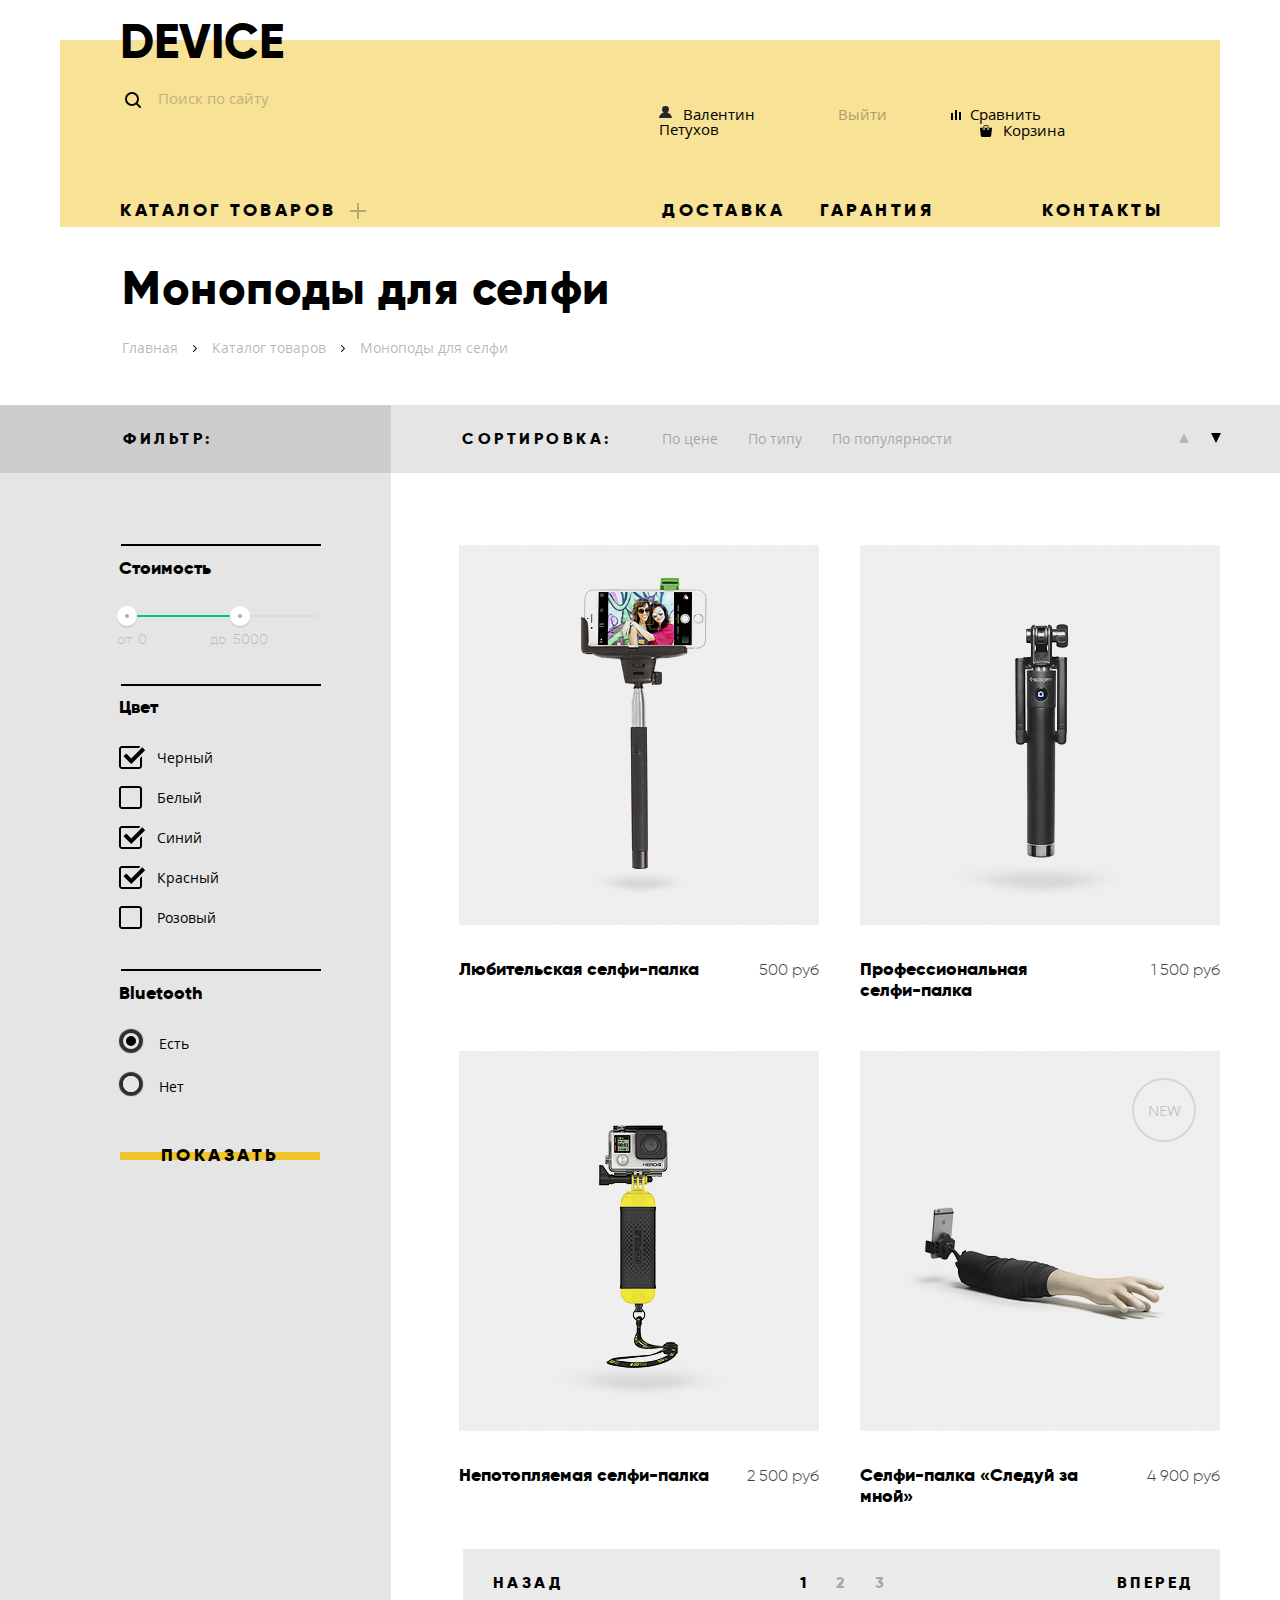
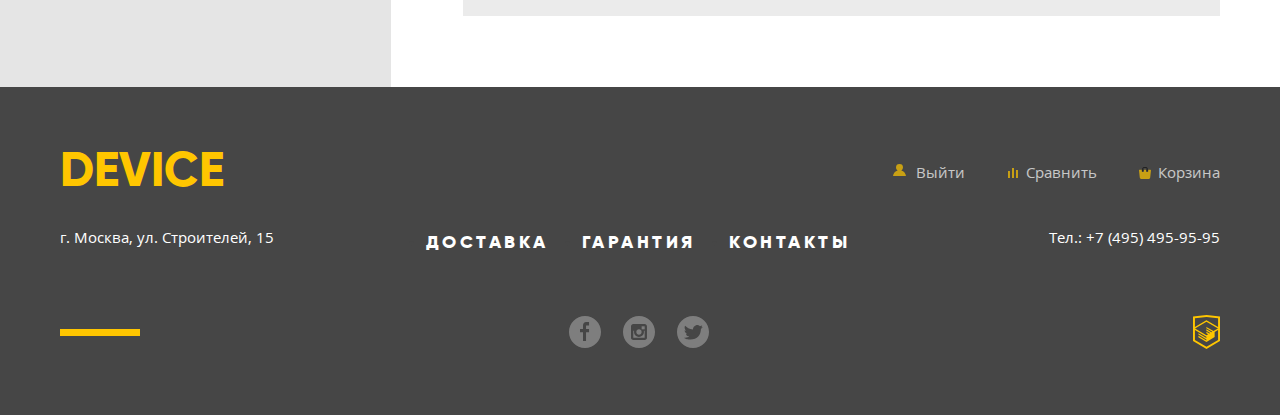
==== commit 953fbd34: "2017.09.12 Check 2" ====
--- a/catalog.html
+++ b/catalog.html
@@ -4,7 +4,7 @@
         <meta charset="UTF-8">
         <title>Device_Catalog</title>
         <link href="css/normalize.css" rel="stylesheet">
-        <link rel="stylesheet" href="css/style.css" type="text/css">
+        <link rel="stylesheet" href="css/style.min.css" type="text/css">
     </head>
     <body>
         <div class="wrap">
@@ -17,23 +17,23 @@
                     </form>
                     <ul class="sign_in">
                         <li>
-                            <a class="login" href="#">
+                            <a class="login" href="login.html">
                             Валентин Петухов
                             </a>
                         </li>
                         <li>
-                            <a class="logout">Выйти
+                            <a class="logout" href="catalog.html">Выйти
                             </a>
                         </li>
                     </ul>
                     <ul class="shopping">
                         <li>
-                            <a class="comparison" href="#">
+                            <a class="comparison" href="comparison.html">
                             Сравнить
                             </a>
                         </li>
                         <li>
-                            <a class="cart" href="#">
+                            <a class="cart" href="cart.html">
                             Корзина
                             </a>
                         </li>
@@ -42,11 +42,11 @@
                 <nav class="header_navigation">
                     <ul>
                         <li class="header_catalog">
-                            <span>Каталог товаров</span>
+                            <a class="product_catalog" href="#">Каталог товаров</a>
                             <div class="product_group">
                                 <ul class="product_group_col1">
                                     <li>
-                                        <a href="#">
+                                        <a href="catalog_virtual_reality.html">
                                         Виртуальная реальность
                                         </a>
                                     </li>
@@ -56,26 +56,26 @@
                                         </a>
                                     </li>
                                     <li>
-                                        <a href="catalog.html">
+                                        <a href="catalog_cameras.html">
                                         Экшн-камеры
                                         </a>
                                     </li>
                                 </ul>
                                 <ul class="product_group_col2">
                                     <li>
-                                        <a href="catalog.html">
+                                        <a href="catalog_fitness.html">
                                         Фитнес-браслеты
                                         </a>
                                     </li>
                                     <li>
-                                        <a href="catalog.html">
+                                        <a href="catalog_watches.html">
                                         Умные часы
                                         </a>
                                     </li>
                                 </ul>
                                 <ul class="product_group_col3">
                                     <li>
-                                        <a href="catalog.html">
+                                        <a href="catalog_copters.html">
                                         Квадрокоптеры
                                         </a>
                                     </li>
@@ -83,17 +83,17 @@
                             </div>
                         </li>
                         <li class="additional_info">
-                            <a href="#">
+                            <a href="delivery.html">
                             Доставка
                             </a>
                         </li>
                         <li class="additional_info">
-                            <a href="#">
+                            <a href="warranty.html">
                             Гарантия
                             </a>
                         </li>
                         <li class="additional_info">
-                            <a href="#">
+                            <a href="contacts.html">
                             Контакты
                             </a>
                         </li>
@@ -104,23 +104,24 @@
                 <h2>Моноподы для селфи</h2>
                 <ul class="breadcrumbs">
                     <li class="breadcrumbs_link"><a href="index.html">Главная</a></li>
-                    <li class="breadcrumbs_link"><a href="#">Каталог товаров</a></li>
+                    <li class="breadcrumbs_link"><a href="catalog.html">Каталог товаров</a></li>
                     <li class="breadcrumbs_link"><a>Моноподы для селфи</a></li>
                 </ul>
             </section>
         </div>
         <section class="product_choice">
-            <h2 class="visually_hidden">Product Choice</h2>
+            <h2 class="visually_hidden">Выбор товаров</h2>
             <div class="wrap">
                 <div class="product_choice_container">
                     <section class="filter_left">
-                        <h2 class="visually_hidden">Filter</h2>
+                        <h2 class="visually_hidden">Фильтр выбора товаров</h2>
                         <div class="filter_head">
                             <b>Фильтр:</b>
                         </div>
-                        <form action="form.php" method="GET">
+                        <form  action="https://echo.htmlacademy.ru" method="post">
                             <fieldset class="slider_bar">
                                 <legend>Стоимость</legend>
+                                <div class="line"></div>
                                 <div class="range_filter">
                                     <div class="range_controls">
                                         <div class="scale">
@@ -137,6 +138,7 @@
                             </fieldset>
                             <fieldset class="checkbox">
                                 <legend>Цвет</legend>
+                                <div class="line"></div>
                                 <input id="black" type="checkbox" name="black" value="black" checked>
                                 <label for="black">Черный</label>
                                 <input type="checkbox" name="white" id="white" value="white">
@@ -145,13 +147,14 @@
                                 <label for="blue">Синий</label>
                                 <input id="red" type="checkbox" name="red" value="red" checked>
                                 <label for="red">Красный</label>
-                                <input id="pink" type="checkbox" name="Pink" value="Pink">
+                                <input id="pink" type="checkbox" name="pink" value="pink">
                                 <label for="pink">Розовый</label>
                             </fieldset>
                             <fieldset class="radio">
                                 <legend>Bluetooth</legend>
-                                <input type="radio" id="yes" name="toggle" checked>
-                                <input type="radio" id="no" name="toggle">
+                                <div class="line"></div>
+                                <input type="radio" id="yes" name="bluetooth" value="yes" checked>
+                                <input type="radio" id="no" name="bluetooth" value="no">
                                 <div class="radiolabels">
                                     <label for="yes"></label>
                                     <label for="no"></label>        
@@ -161,7 +164,7 @@
                         </form>
                     </section>
                     <section class="product_album_right">
-                        <h2 class="visually_hidden">Product Album</h2>
+                        <h2 class="visually_hidden">Альбом товаров</h2>
                         <div class="ranking_navigation">
                             <b>Сортировка:</b>
                             <ul class="ranking_list">
@@ -175,7 +178,7 @@
                             </ul>
                         </div>
                         <section class="album_container">
-                            <h2 class="visually_hidden">Album Container</h2>
+                            <h2 class="visually_hidden">Контейнер альбома</h2>
                             <article class="item">
                                 <div class="visible">
                                     <img src="img/item-1.png" width="360" height="380" alt="product1_item1">
@@ -185,7 +188,7 @@
                                     </div>
                                 </div>
                                 <div class="item_details">
-                                    <h3><a href="#">Любительская селфи-палка</a></h3>
+                                    <h3><a href="amator_monopod.html">Любительская селфи-палка</a></h3>
                                     <p>500 руб</p>
                                 </div>
                             </article>
@@ -198,7 +201,7 @@
                                     <a class="compare" href="#">Добавить к сравнению</a>
                                 </div>
                                 <div class="item_details">
-                                    <h3><a href="#">Профессиональная<br> селфи-палка</a></h3>
+                                    <h3><a href="professional_monopod.html">Профессиональная<br> селфи-палка</a></h3>
                                     <p>1 500 руб</p>
                                 </div>
                             </article>
@@ -211,7 +214,7 @@
                                     <a class="compare" href="#">Добавить к сравнению</a>
                                 </div>
                                 <div class="item_details">
-                                    <h3><a href="#">Непотопляемая селфи-палка</a></h3>
+                                    <h3><a href="floating_monopod.html">Непотопляемая селфи-палка</a></h3>
                                     <p>2 500 руб</p>
                                 </div>
                             </article>
@@ -224,7 +227,7 @@
                                     <a class="compare" href="#">Добавить к сравнению</a>
                                 </div>
                                 <div class="item_details">
-                                    <h3><a href="#">Селфи-палка &laquo;Следуй за <br>мной&raquo;</a></h3>
+                                    <h3><a href="followme_monopod.html">Селфи-палка &laquo;Следуй за <br>мной&raquo;</a></h3>
                                     <p>4 900 руб</p>
                                 </div>
                             </article>
@@ -246,27 +249,27 @@
             <div class="wrap">
                 <div class="footer_top">
                     <a href="index.html" class="footer_logo">device</a>
-                    <ul>
-                        <li><a class="login" href="#">Выйти</a></li>
-                        <li><a class="comparison" href="#">Сравнить</a></li>
-                        <li><a class="cart" href="#">Корзина</a></li>
-                    </ul>
-                </div>
-                <div class="footer_middle">
+                    <ul class="catalog_login">
+                        <li><a class="login" href="catalog.html">Выйти</a></li>
+                        <li><a class="comparison" href="comparison.html">Сравнить</a></li>
+                        <li><a class="cart" href="cart.html">Корзина</a></li>
+                    </ul>
+                </div>
+                <div class="catalog footer_middle">
                     <p class="address">г. Москва, ул. Строителей, 15</p>
                     <ul>
                         <li>
-                            <a href="#">
+                            <a href="delivery.html">
                             Доставка
                             </a>
                         </li>
                         <li>
-                            <a href="#">
+                            <a href="warranty.html">
                             Гарантия
                             </a>
                         </li>
                         <li>
-                            <a href="#">
+                            <a href="contacts.html">
                             Контакты
                             </a>
                         </li>
@@ -275,11 +278,11 @@
                 </div>
                 <div class="footer_bottom">
                     <ul class="social_buttons">
-                        <li><a class="fb" href="#">Facebook</a></li>
-                        <li><a class="ingrm" href="#">Instagram</a></li>
-                        <li><a class="twt" href="#">Twitter</a></li>
-                    </ul>
-                    <a class="academylogo" href="https://htmlacademy.ru/intensive/htmlcss">htmlacademy</a>
+                        <li><a class="fb" href="https://www.facebook.com">Facebook</a></li>
+                        <li><a class="ingrm" href="https://www.instagram.com/">Instagram</a></li>
+                        <li><a class="twt" href="https://twitter.com/">Twitter</a></li>
+                    </ul>
+                    <a class="academylogo" href="https://htmlacademy.ru/intensive/htmlcss">HTMLACADEMY</a>
                 </div>
             </div>
         </footer>
--- a/css/style.min.css
+++ b/css/style.min.css
@@ -0,0 +1 @@
+body{font:15px 'Open Sans',Arial,sans-serif;line-height:1em;margin:0;padding:0;color:#464646;background-color:#fff}@font-face{font-family:'Gilroy';font-weight:300;font-style:normal;src:url(../fonts/gilroylight.woff2) format('woff2'),url(../fonts/gilroylight.woff) format('woff')}@font-face{font-family:'Gilroy';font-weight:800;font-style:normal;src:url(../fonts/gilroyextrabold.woff2) format('woff2'),url(../fonts/gilroyextrabold.woff) format('woff')}@font-face{font-family:'Open Sans';font-weight:300;font-style:normal;src:url(../fonts/opensanslight.woff2) format('woff2'),url(../fonts/opensanslight.woff) format('woff')}@font-face{font-family:'Open Sans';font-weight:400;font-style:normal;src:url(../fonts/opensans.woff2) format('woff2'),url(../fonts/opensans.woff) format('woff')}a{margin:0;padding:0;text-decoration:none}html{-webkit-box-sizing:border-box;box-sizing:border-box}*,*:before,*:after{-webkit-box-sizing:inherit;box-sizing:inherit}.visually_hidden:not(:focus):not(:active),input[type='checkbox'].visually_hidden,input[type='radio'].visually_hidden{position:absolute;overflow:hidden;clip:rect(0,0,0,0);width:1px;height:1px;margin:-1px;padding:0;white-space:nowrap;border:0;-webkit-clip-path:inset(100%);clip-path:inset(100%)}.wrap{width:1200px;margin:0 auto;padding-right:20px;padding-left:20px}.main_header{position:relative;min-height:300px;margin:40px auto 0 auto;padding-right:57px;padding-left:60px}.catalog.main_header{min-height:187px}.header_top{position:relative;display:-webkit-box;display:-ms-flexbox;display:flex;-webkit-box-align:center;-ms-flex-align:center;align-items:center}.header_top form{font-size:0;margin-right:100px}.header_top form::after{position:absolute;top:16px;left:5px;width:16px;height:16px;content:'';background:#f7e296 url('../img/search.svg') no-repeat}.shopping{margin:0;padding:0}.shopping li{display:inline-block;list-style:none;vertical-align:middle}.main_header{background-color:#f7e296}.main_header_logo{display:inline-block;margin-top:-28px;margin-bottom:5px;cursor:pointer;vertical-align:middle}.main_header_logo a{font:bold 48px 'Gilroy','Arial',sans-serif;text-transform:uppercase;color:#000}.main_header_logo:hover,.footer_logo:hover{opacity:.6}.main_header_logo:active,.footer_logo:active{opacity:.3}.main_header input[placeholder]{opacity:.302}.main_header input[placeholder]::-webkit-input-placeholder{font-family:'Open Sans','Arial',sans-serif;font-size:15px;font-weight:normal;color:#464646}.input_search{font-size:15px;min-width:360px;min-height:46px;padding-left:38px;vertical-align:bottom;border:0;background:#f7e296}input::-ms-clear{width:0;height:0}.main_header input:hover{opacity:.6}.submit_btn{font-size:15px;line-height:1.2;visibility:hidden;padding:12px 17px;vertical-align:bottom;border:2px solid #000;background-color:#f7e296}.main_header input:focus+.submit_btn{visibility:visible;opacity:1;border-bottom:2px solid #000}.main_header input:focus{opacity:1;border-bottom:2px solid #000}.submit_btn:hover{color:#fff;background-color:#000}.submit_btn:active{visibility:visible;color:rgba(255,255,255,.3)}.sign_in{display:-webkit-box;display:-ms-flexbox;display:flex;margin:0;padding:0}.sign_in ul{margin:0;padding:0;-webkit-box-pack:justify;-ms-flex-pack:justify;justify-content:space-between}.sign_in li{list-style:none}.logout{margin-right:59px;margin-left:20px;opacity:.3}.login,.comparison,.cart{position:relative;padding-left:24px}.login::before,.comparison::before,.cart::before,.login::before,.comparison::before,.cart::before{position:absolute;left:0;display:block;content:'';background-repeat:no-repeat}.login::before{top:2px;width:13px;height:12px;background-image:url('../img/user.svg')}.login{margin-right:auto}.comparison::before{top:6px;left:5px;width:13px;height:12px;background-image:url('../img/compare.svg')}.cart::before{top:5px;left:1px;width:13px;height:12px;background-image:url('../img/cart.svg')}.cart{margin-left:33px}.additional_info{list-style:none}.additional_info:nth-of-type(2){margin-right:35px;margin-left:auto}.additional_info:last-of-type{margin-left:108px}.header_top a,.shopping a,.product_group a,.footer_top a:not(.footer_logo){font-family:'Open Sans','Arial',sans-serif;font-size:15px;font-weight:normal;color:#000}.header_top a:hover,.shopping a:hover,.product_group a:hover{opacity:.6}.product_group:hover{visibility:visible}.header_top a:active,.shopping a:active,.product_group a:active{opacity:.3}.product_group{position:absolute;z-index:15;left:-60px;display:-webkit-box;display:-ms-flexbox;display:flex;visibility:hidden;width:1160px;min-height:165px;background-color:#f7e296}.product_group li{margin:10px 10px 18px 60px}.product_group ul{flex-direction:column;margin:0;padding:0;list-style:none;-webkit-box-orient:vertical;-webkit-box-direction:normal;-ms-flex-direction:column;-webkit-box-align:start;-ms-flex-align:start;align-items:flex-start}.header_navigation{position:relative}.header_navigation ul{display:-webkit-box;display:-ms-flexbox;display:flex;margin:0;margin-top:35px;padding:0}.header_catalog{padding-right:28px;list-style:none}.header_catalog .product_catalog::after{position:absolute;top:0;left:230px;width:16px;height:16px;content:'';opacity:.3;background:#f7e296 url('../img/plus.svg') no-repeat}.product_catalog,.additional_info a,.footer_middle a{font-family:'Gilroy','Arial',sans-serif;font-size:18px;font-weight:bold;letter-spacing:3.5px;text-transform:uppercase;color:#000}.product_catalog{padding-right:30px}.product_catalog:hover,.additional_info a:hover{color:rgba(0,0,0,.6)}.product_catalog:hover+.product_group{visibility:visible}.product_catalog:active,.additional_info a:active{color:rgba(0,0,0,.3)}.index.main_header::after{position:absolute;top:228px;left:598px;display:inline-block;width:100px;height:7px;content:'';vertical-align:middle;background-color:#fff}.slider_txt a,.services_slider_labels label,.about_us .btn,.send_button,.show,.hidden .btn{font-family:'Gilroy','Arial',sans-serif;font-size:18px;font-weight:bold;line-height:1.2;position:relative;z-index:1;display:block;width:220px;padding:10px 0;text-align:center;letter-spacing:3.5px;text-transform:uppercase;color:#000;border:0}.hidden .btn{position:relative;margin:170px auto 20px auto}.services_slider_labels label{width:160px;margin-top:10px;margin-bottom:24px}.slider_txt .btn{margin-bottom:46px}.send_button,.popup_close,.show{border:0;background-color:transparent}.send_button:active,.show:active,.btn:active{color:rgba(0,0,0,.6)}.about_us .btn{width:262px}.slider_txt a::after,.send_button::after,.show::after,.services_slider_labels label::after,.about_us .btn::after,.hidden .btn::after{position:absolute;z-index:-1;top:50%;left:0;width:100%;height:8px;content:'';-webkit-transition:.3s linear;-o-transition:.3s linear;transition:.3s linear;-webkit-transform:translateY(-50%);-ms-transform:translateY(-50%);transform:translateY(-50%);background-color:#f0c52e}.slider_txt a:hover::after,.services_slider_labels label:hover::after,.about_us .btn:hover::after,.hidden .btn:hover::after,.send_button:hover::after,.show:hover::after{height:100%}.slider_txt a:active,.hidden .btn:active{color:rgba(0,0,0,.3)}.slider_pos{position:relative}.slider_pos input{display:none}.slider_pos label{display:inline-block;width:12px;height:12px;margin:0 8px;cursor:pointer;vertical-align:top;border:1px solid #000;border-radius:50%}.product_slider_labels{position:absolute;z-index:10;right:14px;bottom:161px}#btn-1:checked~.product_slider_labels label[for='btn-1'],#btn-2:checked~.product_slider_labels label[for='btn-2'],#btn-3:checked~.product_slider_labels label[for='btn-3']{-webkit-box-shadow:inset 0 0 0 3px #fff,inset 0 0 0 4px #000;box-shadow:inset 0 0 0 3px #fff,inset 0 0 0 4px #000}#btn-1:checked~.product_slider_frame .slider_slide_01{display:-webkit-box;display:-ms-flexbox;display:flex}#btn-2:checked~.product_slider_frame .slider_slide_02{display:-webkit-box;display:-ms-flexbox;display:flex}#btn-3:checked~.product_slider_frame .slider_slide_03{display:-webkit-box;display:-ms-flexbox;display:flex}#btn-4:checked~.services_slider_labels label[for='btn-4'],#btn-5:checked~.services_slider_labels label[for='btn-5'],#btn-6:checked~.services_slider_labels label[for='btn-6']{font-family:'Gilroy','Arial',sans-serif;font-size:18px;font-weight:bold;width:280px;padding-left:20px;text-align:left;text-transform:uppercase;color:#f7e184;background-color:#000}#btn-4:checked~.services_slider_labels label[for='btn-4']::after,#btn-5:checked~.services_slider_labels label[for='btn-5']::after,#btn-6:checked~.services_slider_labels label[for='btn-6']::after{-webkit-transition:.5s linear;-o-transition:.5s linear;transition:.5s linear;background-color:black}#btn-4:checked~.services_slider_details .services_slider_slide_01{display:block}#btn-5:checked~.services_slider_details .services_slider_slide_02{display:block}#btn-6:checked~.services_slider_details .services_slider_slide_03{display:block}button{outline:0}.product_slider_frame{position:relative;display:-webkit-box;display:-ms-flexbox;display:flex;width:300%;margin-bottom:89px}.product_slider{position:relative;width:100%;padding:0 60px}.slider_slide_01,.slider_slide_02,.slider_slide_03{position:relative;left:-30px;display:-webkit-box;display:-ms-flexbox;display:none;margin-top:-110px}.slider_img_01{display:block;max-width:100%;max-height:100%;margin-right:45px}.slider_img_02{display:block;max-width:100%;max-height:100%;margin-right:55px}.slider_img_03{display:block;max-width:100%;max-height:100%;margin-right:55px}.slider_txt{position:relative;min-width:560px;padding-top:78px}.slide_num{font-family:'Gilroy','Arial',sans-serif;font-size:179px;font-weight:bold;line-height:179px;position:absolute;right:49px;bottom:336px;letter-spacing:1px;color:#fff}.product_slogan{font-family:'Gilroy','Arial',sans-serif;font-size:47px;font-weight:bold;line-height:1.2;position:relative;z-index:10;letter-spacing:.5px;color:#000}.services_slider_slide_01 p,.services_slider_slide_02 p,.services_slider_slide_03 p,.about_us p{margin:0;padding:0}.product_description,.services_slider_slide_01 p,.services_slider_slide_02 p,.services_slider_slide_03 p,.about_us p{font-family:'Open Sans','Arial',sans-serif;font-size:15px;font-weight:normal;line-height:2;text-align:left;color:#464646}.services_slider_slide_02,.services_slider_slide_03{display:none}.product_description{margin-top:19px;margin-bottom:43px}.table_product_01 td,.table_product_02 td,.table_product_03 td{font-family:'Gilroy','Arial',sans-serif;font-size:36px;line-height:1.2;color:#000}.table_product_01 th,.table_product_02 th,.table_product_03 th{font-family:'Open Sans','Arial',sans-serif;font-size:13px;line-height:1.538;text-align:left;color:#464646}.table_product_01 .col1{width:155px;padding-left:0}.table_product_01 .col2{width:138px}table td{height:55px}.table_product_02 .col1{padding-left:0}.table_product_03 .col1{width:154px;padding-left:0}th{text-align:left}.product_range{margin:20px 0 164px 0}.product_range ul{display:-webkit-box;display:-ms-flexbox;display:flex;margin:0;padding:0;-webkit-box-pack:justify;-ms-flex-pack:justify;justify-content:space-between;-ms-flex-wrap:wrap;flex-wrap:wrap}.product_range li{display:block;width:160px;list-style:none}.product_range_link{display:-webkit-box;display:-ms-flexbox;display:flex;height:160px;margin-bottom:37px;background-color:#f7e296}.product_range img{margin:auto}.monopods img{margin-bottom:0}.cameras img{margin-left:50px}.fitness img{margin-left:29px}.watch img{margin-left:56px}.product_range_link:hover{background-color:#f0c52e}.product_range a:active img,.product_range a:active p{opacity:.3}.product_range a,.write_us_popup label,.filter_left legend{font-family:'Gilroy','Arial',sans-serif;font-size:18px;font-weight:bold;line-height:1.2;color:#000}.additional_services{margin-bottom:82px;background-color:#e5e5e5}.additional_services_container{display:-webkit-box;display:-ms-flexbox;display:flex;min-height:287px}.services_slider_labels{position:relative;margin-top:-30px}.additional_services_container input{display:none}.services_slider_labels::after{position:absolute;top:85px;left:120px;display:inline-block;width:320px;height:7px;content:'';-webkit-transform:rotate(90deg);-ms-transform:rotate(90deg);transform:rotate(90deg);vertical-align:middle;background-color:#000}.services_slider_slide_01 h2,.services_slider_slide_02 h2,.services_slider_slide_03 h2,.about_us h2,.catalog_navigation h2{font-family:'Gilroy','Arial',sans-serif;font-size:47px;font-weight:bold;line-height:1.2;margin:0;padding:0;padding-bottom:28px;letter-spacing:1.1px;color:#000}.about_us h2{padding-bottom:38px}.services_slider_details{display:-webkit-box;display:-ms-flexbox;display:flex;width:880px;margin-top:-30px;padding-left:120px}.services_slider_details p{margin:0;padding:0}.services_slider_slide_01,.services_slider_slide_02,.services_slider_slide_03{position:relative;display:none}.services_slider_slide_01,.services_slider_slide_02,.services_slider_slide_03{padding-right:320px}.services_slider_slide_01::after{position:absolute;top:14px;left:558px;width:136px;height:164px;content:'';background:url('../img/delivery.svg') no-repeat}.services_slider_slide_02::after{position:absolute;top:-8px;left:542px;width:171px;height:194px;content:'';background:url('../img/warranty.svg') no-repeat}.services_slider_slide_03::after{position:absolute;top:-9px;left:535px;width:156px;height:186px;content:'';background:url('../img/credit.svg') no-repeat}.brands{margin-bottom:76px}.brands ul{display:-webkit-box;display:-ms-flexbox;display:flex;margin:0;padding:0;-webkit-box-pack:justify;-ms-flex-pack:justify;justify-content:space-between}.brands li{list-style:none}.brand_item img{opacity:.2;-webkit-filter:grayscale(100%);filter:grayscale(100%)}.brand_item img:hover{opacity:1;-webkit-filter:grayscale(0%);filter:grayscale(0%)}.about_us{position:relative;display:-webkit-box;display:-ms-flexbox;display:flex;padding-top:48px}.about_us_txt::before{position:absolute;z-index:20;top:0;left:0;display:inline-block;width:80px;height:7px;content:'';vertical-align:middle;background-color:#000}.contacts::before{position:absolute;z-index:20;top:0;left:600px;display:inline-block;width:80px;height:7px;content:'';vertical-align:middle;background-color:#000}.about_us_txt{padding-right:60px;-ms-flex-preferred-size:50%;flex-basis:50%}.about_us_txt ul{margin:0;margin-top:48px;margin-left:35px;padding:0}.about_us_txt li{position:relative;margin-bottom:20px;list-style:none}.about_us_txt li::before{position:absolute;top:8px;left:-30px;content:'';border:2px solid #fff;border-radius:50%;-webkit-box-shadow:0 0 5px #000;box-shadow:0 0 5px #000}.about_us p{margin:0;padding:0;padding-bottom:30px}.about_us_txt p{padding-right:20px}.about_us .btn{margin-top:66px}.about_us li,.filter_left b,.ranking_navigation b,.paging a,.paging ol>li,.paging ol>li.current{font-family:'Gilroy','Arial',sans-serif;font-size:16px;font-weight:bold;line-height:1.2;-webkit-box-sizing:border-box;box-sizing:border-box;color:#000}.contacts{padding-left:22px;-ms-flex-preferred-size:50%;flex-basis:50%}.contacts p{margin:0;margin-bottom:22px;padding:0}.map img{margin-top:17px}.catalog_navigation{padding:33px 62px 50px}.catalog_navigation h2{padding-bottom:24px;letter-spacing:.6px}.breadcrumbs{position:relative;display:-webkit-box;display:-ms-flexbox;display:flex;margin:0;padding:0;list-style:none;-webkit-box-pack:start;-ms-flex-pack:start;justify-content:flex-start}.breadcrumbs_link{position:relative;padding-right:34px}.breadcrumbs_link:not(:last-child)::after{position:absolute;top:5px;right:9px;width:10px;height:10px;content:'';background:url('../img/nav-arrow.svg') no-repeat}.product_choice_container{display:-webkit-box;display:-ms-flexbox;display:flex;min-height:1282px;-webkit-box-pack:center;-ms-flex-pack:center;justify-content:center}.filter_head{display:-webkit-box;display:-ms-flexbox;display:flex;margin-left:-9999px;padding-left:9999px;background:rgba(0,0,0,.1)}.filter_head b{padding-left:63px}.filter_left{margin-left:-9999px;padding-left:9999px;background:rgba(0,0,0,.1)}.slider_bar{position:relative;margin-top:36px}.line{font-size:0;line-height:0}.line::before{content:"";position:relative;display:inline-block;vertical-align:middle;width:200px;height:2px;background-color:#000;margin:0;padding:0;top:-35px;left:59px}fieldset{border:0}fieldset legend{padding-left:57px;padding-top:49px}.slider_bar,.checkbox,.radio{padding:0}.checkbox{position:relative;display:-webkit-box;display:-ms-flexbox;display:flex;flex-direction:column;width:327px;margin-top:0;-webkit-box-orient:vertical;-webkit-box-direction:normal;-ms-flex-direction:column}.checkbox label{position:relative;padding-left:53px}.checkbox legend{margin-bottom:0}.checkbox input{display:none}.checkbox label::before{position:absolute;bottom:-4px;left:15px;width:27px;height:23px;content:'';background:url('../img/checkbox-off.svg') no-repeat}.checkbox input[type='checkbox']:checked+label::before{background:url(../img/checkbox-on.svg) no-repeat}.product_album_right{-ms-flex-preferred-size:75%;flex-basis:75%}.ranking_navigation{position:relative;display:-webkit-box;display:-ms-flexbox;display:flex;margin-right:-9999px;padding-right:9999px;padding-left:71px;background:rgba(0,0,0,.1);-webkit-box-align:center;-ms-flex-align:center;align-items:center}.ranking_list{position:relative;display:-webkit-box;display:-ms-flexbox;display:flex;margin:0;margin:auto auto auto 50px;padding:0}.ranking_list li{margin-right:30px;list-style:none}.up_arrow::before{position:absolute;top:28px;left:788px;content:'';border:10px solid rgba(0,0,0,.2);border-top-width:0;border-right-width:5px;border-right-color:transparent;border-left-width:5px;border-left-color:transparent}.down_arrow::after{position:absolute;top:28px;left:820px;content:'';border:10px solid;border-color:rgba(0,0,0,1);border-right-width:5px;border-right-color:transparent;border-bottom-width:0;border-left-width:5px;border-left-color:transparent}.up_arrow:hover::before{position:absolute;top:28px;left:788px;content:'';border:10px solid rgba(0,0,0,.4);border-top-width:0;border-right-width:5px;border-right-color:transparent;border-left-width:5px;border-left-color:transparent}.down_arrow:hover::after{position:absolute;top:28px;left:819px;content:'';border:10px solid;border-color:rgba(0,0,0,.4);border-right-width:5px;border-right-color:transparent;border-bottom-width:0;border-left-width:5px;border-left-color:transparent}.up_arrow:active::before{position:absolute;top:28px;left:788px;content:'';border:10px solid rgba(0,0,0,1);border-top-width:0;border-right-width:5px;border-right-color:transparent;border-left-width:5px;border-left-color:transparent}.down_arrow:active::after{position:absolute;top:28px;left:819px;content:'';border:10px solid;border-color:rgba(0,0,0,1);border-right-width:5px;border-right-color:transparent;border-bottom-width:0;border-left-width:5px;border-left-color:transparent}.album_container{display:-webkit-box;display:-ms-flexbox;display:flex;padding-top:64px;padding-left:68px;-ms-flex-wrap:wrap;flex-wrap:wrap;-webkit-box-pack:justify;-ms-flex-pack:justify;justify-content:space-between}.album_container h2{display:none}.item{position:relative;z-index:1;width:360px;height:auto;margin-top:8px;margin-bottom:41px}.visible{display:block;width:100%;height:auto;cursor:pointer}.hidden{position:absolute;top:0;left:0;width:100%;height:100%;max-height:382px;opacity:0}.item:hover .hidden{-webkit-transition:.3s;-o-transition:.3s;transition:.3s;opacity:1}.item:hover .visible img{opacity:.7}.hidden .compare{font-family:'Open Sans','Arial',sans-serif;font-size:13px;font-weight:normal;position:relative;display:block;width:147px;margin:0 107px;padding:0;text-align:center;color:rgba(0,0,0,.502)}.hidden .compare:hover{color:#000}.hidden .compare:active{color:rgba(0,0,0,.2)}.item_details h3{margin:0;padding:0}.item_details{display:-webkit-box;display:-ms-flexbox;display:flex;flex-direction:row;width:100%;margin-top:32px;-webkit-box-orient:horizontal;-webkit-box-direction:normal;-ms-flex-direction:row;-webkit-box-pack:justify;-ms-flex-pack:justify;justify-content:space-between;-webkit-box-align:baseline;-ms-flex-align:baseline;align-items:baseline}.item_details a{font-family:'Gilroy','Arial',sans-serif;font-size:18px;font-weight:bold;line-height:1.2;-webkit-box-sizing:border-box;box-sizing:border-box;color:#000}.item_details p{font-family:'Gilroy','Arial',sans-serif;font-size:16px;line-height:1.2;-webkit-box-sizing:border-box;box-sizing:border-box;margin:0;padding:0;color:#464646}.new::before{line-height:60px;position:absolute;top:27px;right:24px;width:64px;height:64px;content:'new';text-align:center;text-transform:uppercase;color:rgba(0,0,0,.2);border:2px solid rgba(0,0,0,.1);border-radius:50%}.paging{position:relative;display:-webkit-box;display:-ms-flexbox;display:flex;margin-left:72px;background-color:#ebebeb;-webkit-box-pack:justify;-ms-flex-pack:justify;justify-content:space-between}.paging a:hover{background-color:#d9d9d9}.paging ol{position:relative;display:-webkit-box;display:-ms-flexbox;display:flex;margin:0;padding:0;-webkit-box-align:center;-ms-flex-align:center;align-items:center}.paging ol>li,.paging a:active{color:rgba(0,0,0,.3)}.paging ol>li{list-style:none;counter-increment:list}.paging ol>li::before{padding:15px;content:counter(list) ''}.breadcrumbs_link a,.ranking_list a{font-family:'Open Sans',Arial,sans-serif;font-size:14px;color:rgba(0,0,0,.3)}.breadcrumbs_link a:hover{color:rgba(0,0,0,.6)}.breadcrumbs_link a:active{color:rgba(0,0,0,.1)}.filter_left b,.ranking_navigation b,.paging a{line-height:4.2;letter-spacing:3.5px;text-transform:uppercase}.paging a{min-width:130px;text-align:center}.ranking_list a:hover,.paging ol>li:hover{color:rgba(0,0,0,.6);cursor:pointer}.ranking_list a:active,.paging ol>li:active{color:#000;cursor:pointer}.ranking_arrows{margin:0;padding:0;list-style:none}.ranking_arrows a{font-size:0}.range_filter{width:240px;margin-top:19px;margin-left:35px}.range_controls{position:relative;height:30px;margin-bottom:0;padding-top:15px;padding-right:20px;padding-left:20px;border-radius:5px;background:transparent}.scale{height:2px;background:#d7dcde}.bar{width:55%;height:2px;margin-left:4%;background:#00ca74}.toggle{position:absolute;top:6px;left:0;width:4px;height:4px;padding:2px;cursor:pointer;border:8px solid #fff;border-radius:50%;background:#ababab;-webkit-box-shadow:0 2px 1px 0 #cfcfcf;box-shadow:0 2px 1px 0 #cfcfcf}.toggle:active{top:5px;border:9px solid #fff}.toggle_min{left:20px}.toggle_max{left:133px}.price_controls{font-size:0}.price_controls label{font-size:16px;display:inline-block;vertical-align:middle}.max_price{text-align:right}.price_controls{width:190px;margin-left:20px}.price_controls label,.price_controls input{font-family:'Gilroy','Arial',sans-serif;font-size:14px;color:rgba(0,0,0,.2);background:transparent}.price_controls input{width:50px;margin-right:24px;border:0;border-radius:5px}.checkbox label,.radio label{font-family:'Open Sans',Arial,sans-serif;font-size:14px;color:#000}.checkbox label{margin:25px 0 0 42px}.checkbox label:first-of-type{margin-top:29px}.radio{margin-top:9px}.radio input[type=radio]{display:none}.radiolabels label{display:block;width:16px;height:16px;margin:27px 61px 25px 61px;cursor:pointer;-webkit-transition:background-color .2s;-o-transition:background-color .2s;transition:background-color .2s;border:3px solid #e5e5e5;border-radius:50%;-webkit-box-shadow:0 0 1px 4px rgba(0,0,0,.8);box-shadow:0 0 1px 4px rgba(0,0,0,.8)}.radiolabels label[for='yes']::after{margin-left:33px;content:'Есть'}.radiolabels label[for='no']::after{margin-left:33px;content:'Нет'}#yes:checked~.radiolabels label[for='yes'],#no:checked~.radiolabels label[for='no']{background-color:black}.radiolabels label:hover{opacity:.3}.radiolabels label:active{opacity:1}.show{width:200px;margin-top:18px;margin-left:60px}.write_us_popup{position:fixed;z-index:50;top:50%;left:50%;display:none;margin-top:-300px;margin-left:-480px;padding:100px;background-color:#fff;-webkit-box-shadow:-28px 0 50px -33px rgba(0,0,0,.8),28px 0 50px -33px rgba(0,0,0,.8),0 23px 30px -15px rgba(0,0,0,.8),0 -1px 25px -20px rgba(0,0,0,.8);box-shadow:-28px 0 50px -33px rgba(0,0,0,.8),28px 0 50px -33px rgba(0,0,0,.8),0 23px 30px -15px rgba(0,0,0,.8),0 -1px 25px -20px rgba(0,0,0,.8)}.input_fields{display:-webkit-box;display:-ms-flexbox;display:flex;-webkit-box-pack:justify;-ms-flex-pack:justify;justify-content:space-between}.input_fields .nameform,.input_fields .email{width:360px;height:50px;margin-bottom:38px}.write_us_popup input,.write_us_popup textarea{margin-top:12px;border:0}.write_us_popup textarea{width:760px;height:157px;margin-bottom:50px}.send_button{width:200px}.popup_close{font-size:0;z-index:1000;margin:0;padding:0;cursor:pointer}.popup_close{position:absolute;top:22px;right:22px;width:55px;height:55px;opacity:.5;background:url('../img/modal-close.svg') no-repeat}.mapclose{top:35px;right:35px}.popup_close:hover{opacity:1}.popup_close:active{z-index:1000;opacity:.3}.write_us_popup input,.write_us_popup textarea{padding-left:20px;background-color:#f2f2f2}.write_us_popup textarea{padding-top:16px;resize:none}.write_us_popup input:invalid{background-color:#f6dada}.write_us_popup input[placeholder]::-webkit-input-placeholder,.write_us_popup textarea[placeholder]::-webkit-input-placeholder{font-family:'Open Sans','Arial',sans-serif;font-size:14px;color:rgba(70,70,70,.4)}.write_us_popup input[placeholder]:focus::-webkit-input-placeholder,.write_us_popup textarea[placeholder]:focus::-webkit-input-placeholder{color:#464646}.write_us_popup input[type='text']:hover,.write_us_popup textarea:hover{background-color:#eaeaea}.write_us_popup input[type='text']:focus,.write_us_popup textarea:focus{background-color:#fff}.popup_map{position:fixed;z-index:50;top:50%;left:50%;display:none;margin-top:-297px;margin-left:-497px;padding:0;background-color:transparent}.popup_map .popup_close::after{top:28px;right:41px}.popup_map iframe{width:994px;height:593px;border:0}.modal_show{display:block}footer{margin-top:81px;padding-top:54px;padding-bottom:66px;background-color:#464646}footer.catalog{margin-top:0}.footer_top{display:-webkit-box;display:-ms-flexbox;display:flex;-webkit-box-pack:justify;-ms-flex-pack:justify;justify-content:space-between}.footer_top ul{display:-webkit-box;display:-ms-flexbox;display:flex;margin:0;padding:0;-webkit-box-align:center;-ms-flex-align:center;align-items:center}.footer_top .catalog_login{margin-top:13px}.footer_top li{display:inline-block;padding-bottom:9px;list-style:none;vertical-align:middle}.footer_top .login,.footer_top .comparison,.footer_top .cart{position:relative;margin-left:38px;padding-left:23px}.footer_top .login::before{top:2px;width:13px;height:12px;background-image:url('../img/user-ft.svg')}.footer_top .comparison::before{top:6px;left:5px;width:13px;height:12px;background-image:url('../img/compare-ft.svg')}.footer_top .cart::before{top:5px;left:4px;width:13px;height:12px;background-image:url('../img/cart-ft.svg')}.footer_logo{font:bold 48px 'Gilroy','Arial',sans-serif;line-height:1.2em;text-transform:uppercase;color:#ffc600}.footer_top a:not(.footer_logo),.footer_middle a{color:#fff}.footer_top a:not(.footer_logo){opacity:.7}.footer_top a:not(.footer_logo):hover{opacity:1}.footer_middle a:hover{opacity:.6}.footer_top a:not(.footer_logo):active,.footer_middle a:active{opacity:.3}.footer_middle{display:-webkit-box;display:-ms-flexbox;display:flex;margin-top:17px;margin-bottom:63px;-webkit-box-align:center;-ms-flex-align:center;align-items:center}.catalog .footer_middle{margin-top:23px}.footer_middle ul{display:-webkit-box;display:-ms-flexbox;display:flex;margin:auto;margin-right:182px;padding:0;padding-top:11px;-ms-flex-preferred-size:40%;flex-basis:39.5%;-ms-flex-pack:distribute;justify-content:space-around}.footer_middle p{font-family:'Open Sans','Arial',sans-serif;font-size:15px;line-height:2;margin:0;padding:0;color:#fff}.social_buttons,.academylogo{font-size:0}.footer_bottom{position:relative;display:-webkit-box;display:-ms-flexbox;display:flex;-webkit-box-pack:justify;-ms-flex-pack:justify;justify-content:space-between}.social_buttons{display:-webkit-box;display:-ms-flexbox;display:flex;margin:auto;margin-left:498px;padding:0;-webkit-box-pack:justify;-ms-flex-pack:justify;justify-content:space-between}.social_buttons a{display:block;width:32px;height:32px;margin:0 11px;opacity:.3;background-repeat:no-repeat;background-position:50% 50%}.social_buttons .fb{background-image:url('../img/fb.svg')}.social_buttons .ingrm{background-image:url('../img/ingrm.svg')}.social_buttons .twt{background-image:url('../img/twitter.svg')}.social_buttons a:hover{opacity:1}.social_buttons a:active{opacity:.1}.academylogo{display:block;width:26.943px;height:34.09px;background-image:url('../img/logo-html.svg');background-repeat:no-repeat;background-position:50% 50%}.academylogo:hover{opacity:.6}.academylogo:active{opacity:.3}.footer_bottom::before{position:absolute;top:14px;display:inline-block;width:80px;height:7px;content:'';vertical-align:middle;background-color:#ffc600}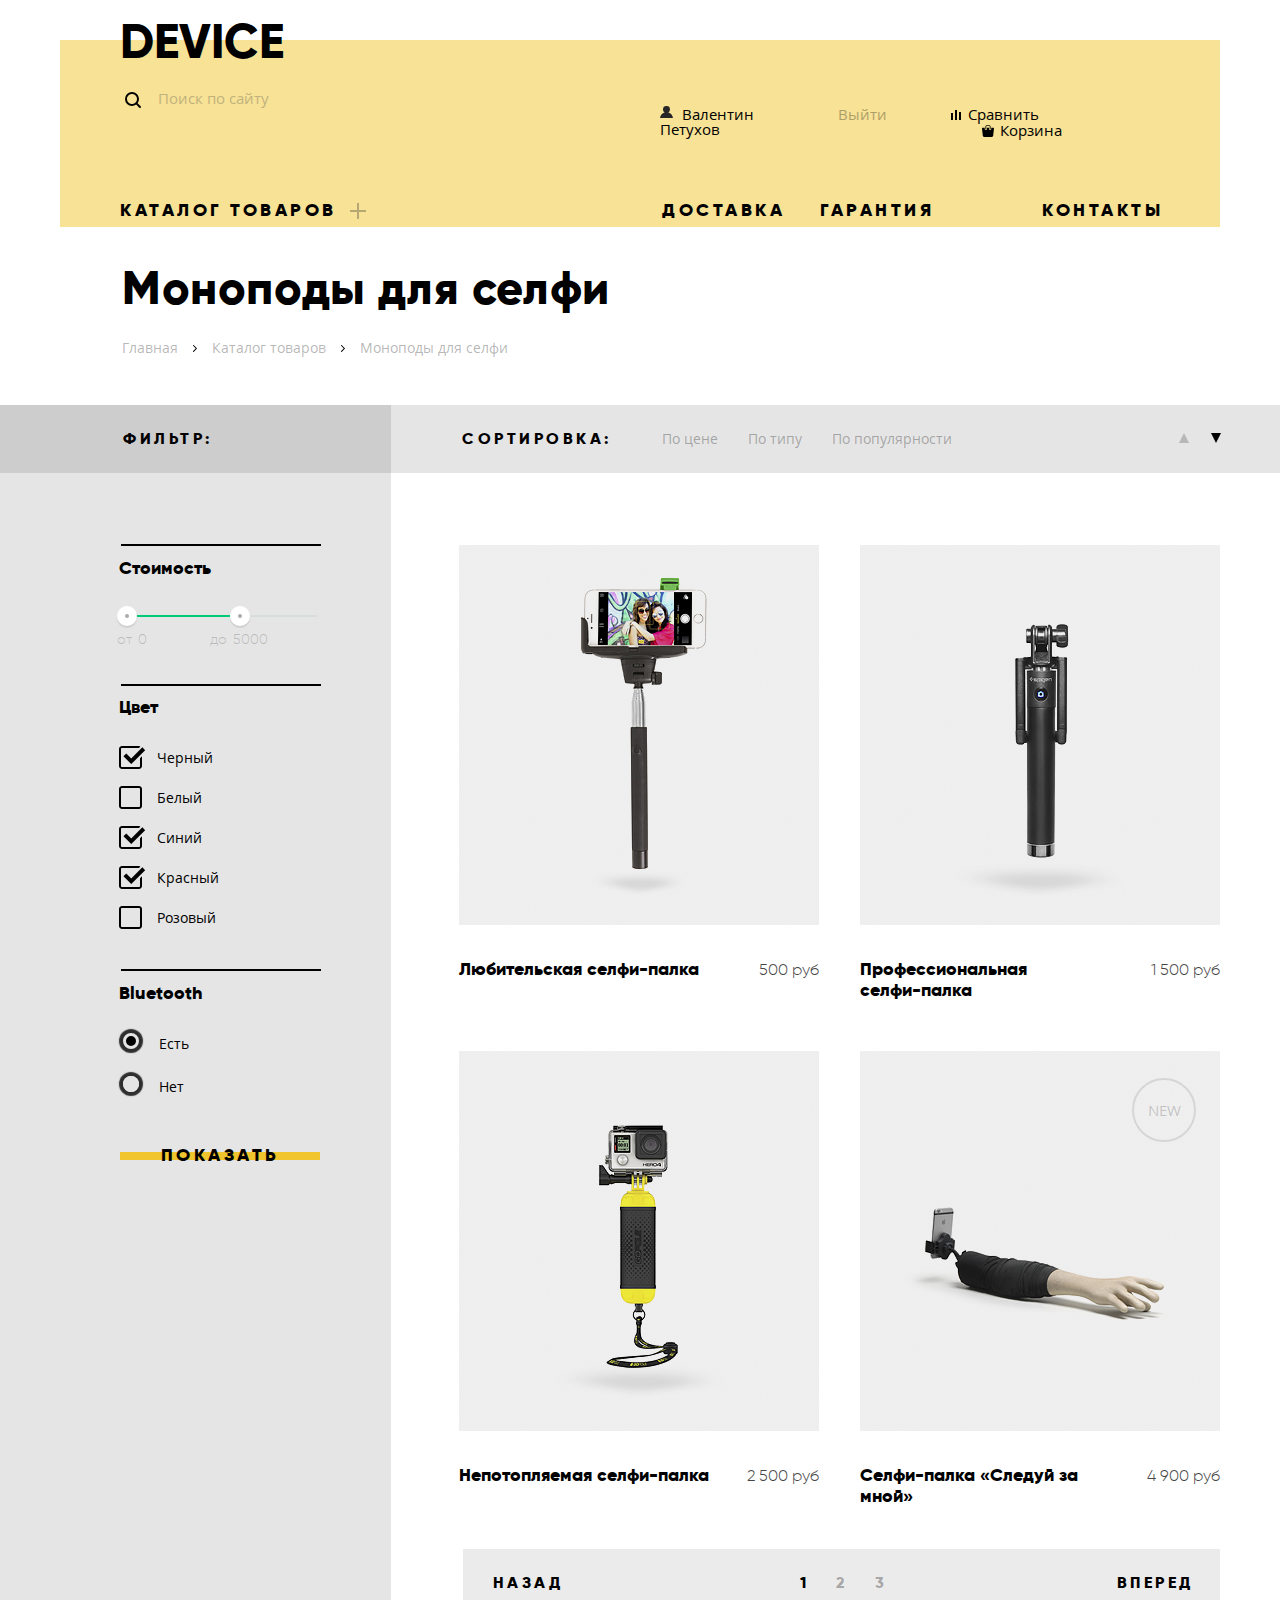
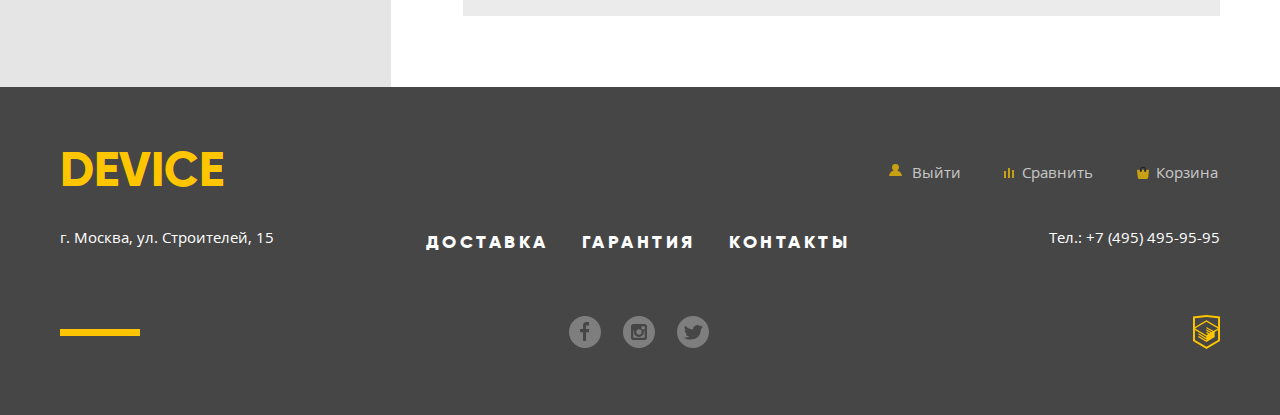
==== commit 1b45b229: "2017.09.15 - v.1" ====
--- a/catalog.html
+++ b/catalog.html
@@ -28,7 +28,7 @@
                     </ul>
                     <ul class="shopping">
                         <li>
-                            <a class="comparison" href="comparison.html">
+                            <a class="comparison catalog_compar" href="comparison.html">
                             Сравнить
                             </a>
                         </li>
@@ -201,7 +201,7 @@
                                     <a class="compare" href="#">Добавить к сравнению</a>
                                 </div>
                                 <div class="item_details">
-                                    <h3><a href="professional_monopod.html">Профессиональная<br> селфи-палка</a></h3>
+                                    <h3 class="prof_monopod"><a href="professional_monopod.html">Профессиональная селфи-палка</a></h3>
                                     <p>1 500 руб</p>
                                 </div>
                             </article>
@@ -227,7 +227,7 @@
                                     <a class="compare" href="#">Добавить к сравнению</a>
                                 </div>
                                 <div class="item_details">
-                                    <h3><a href="followme_monopod.html">Селфи-палка &laquo;Следуй за <br>мной&raquo;</a></h3>
+                                    <h3 class="follow_me"><a href="followme_monopod.html">Селфи-палка &laquo;Следуй за мной&raquo;</a></h3>
                                     <p>4 900 руб</p>
                                 </div>
                             </article>
--- a/css/style.min.css
+++ b/css/style.min.css
@@ -1 +1 @@
-body{font:15px 'Open Sans',Arial,sans-serif;line-height:1em;margin:0;padding:0;color:#464646;background-color:#fff}@font-face{font-family:'Gilroy';font-weight:300;font-style:normal;src:url(../fonts/gilroylight.woff2) format('woff2'),url(../fonts/gilroylight.woff) format('woff')}@font-face{font-family:'Gilroy';font-weight:800;font-style:normal;src:url(../fonts/gilroyextrabold.woff2) format('woff2'),url(../fonts/gilroyextrabold.woff) format('woff')}@font-face{font-family:'Open Sans';font-weight:300;font-style:normal;src:url(../fonts/opensanslight.woff2) format('woff2'),url(../fonts/opensanslight.woff) format('woff')}@font-face{font-family:'Open Sans';font-weight:400;font-style:normal;src:url(../fonts/opensans.woff2) format('woff2'),url(../fonts/opensans.woff) format('woff')}a{margin:0;padding:0;text-decoration:none}html{-webkit-box-sizing:border-box;box-sizing:border-box}*,*:before,*:after{-webkit-box-sizing:inherit;box-sizing:inherit}.visually_hidden:not(:focus):not(:active),input[type='checkbox'].visually_hidden,input[type='radio'].visually_hidden{position:absolute;overflow:hidden;clip:rect(0,0,0,0);width:1px;height:1px;margin:-1px;padding:0;white-space:nowrap;border:0;-webkit-clip-path:inset(100%);clip-path:inset(100%)}.wrap{width:1200px;margin:0 auto;padding-right:20px;padding-left:20px}.main_header{position:relative;min-height:300px;margin:40px auto 0 auto;padding-right:57px;padding-left:60px}.catalog.main_header{min-height:187px}.header_top{position:relative;display:-webkit-box;display:-ms-flexbox;display:flex;-webkit-box-align:center;-ms-flex-align:center;align-items:center}.header_top form{font-size:0;margin-right:100px}.header_top form::after{position:absolute;top:16px;left:5px;width:16px;height:16px;content:'';background:#f7e296 url('../img/search.svg') no-repeat}.shopping{margin:0;padding:0}.shopping li{display:inline-block;list-style:none;vertical-align:middle}.main_header{background-color:#f7e296}.main_header_logo{display:inline-block;margin-top:-28px;margin-bottom:5px;cursor:pointer;vertical-align:middle}.main_header_logo a{font:bold 48px 'Gilroy','Arial',sans-serif;text-transform:uppercase;color:#000}.main_header_logo:hover,.footer_logo:hover{opacity:.6}.main_header_logo:active,.footer_logo:active{opacity:.3}.main_header input[placeholder]{opacity:.302}.main_header input[placeholder]::-webkit-input-placeholder{font-family:'Open Sans','Arial',sans-serif;font-size:15px;font-weight:normal;color:#464646}.input_search{font-size:15px;min-width:360px;min-height:46px;padding-left:38px;vertical-align:bottom;border:0;background:#f7e296}input::-ms-clear{width:0;height:0}.main_header input:hover{opacity:.6}.submit_btn{font-size:15px;line-height:1.2;visibility:hidden;padding:12px 17px;vertical-align:bottom;border:2px solid #000;background-color:#f7e296}.main_header input:focus+.submit_btn{visibility:visible;opacity:1;border-bottom:2px solid #000}.main_header input:focus{opacity:1;border-bottom:2px solid #000}.submit_btn:hover{color:#fff;background-color:#000}.submit_btn:active{visibility:visible;color:rgba(255,255,255,.3)}.sign_in{display:-webkit-box;display:-ms-flexbox;display:flex;margin:0;padding:0}.sign_in ul{margin:0;padding:0;-webkit-box-pack:justify;-ms-flex-pack:justify;justify-content:space-between}.sign_in li{list-style:none}.logout{margin-right:59px;margin-left:20px;opacity:.3}.login,.comparison,.cart{position:relative;padding-left:24px}.login::before,.comparison::before,.cart::before,.login::before,.comparison::before,.cart::before{position:absolute;left:0;display:block;content:'';background-repeat:no-repeat}.login::before{top:2px;width:13px;height:12px;background-image:url('../img/user.svg')}.login{margin-right:auto}.comparison::before{top:6px;left:5px;width:13px;height:12px;background-image:url('../img/compare.svg')}.cart::before{top:5px;left:1px;width:13px;height:12px;background-image:url('../img/cart.svg')}.cart{margin-left:33px}.additional_info{list-style:none}.additional_info:nth-of-type(2){margin-right:35px;margin-left:auto}.additional_info:last-of-type{margin-left:108px}.header_top a,.shopping a,.product_group a,.footer_top a:not(.footer_logo){font-family:'Open Sans','Arial',sans-serif;font-size:15px;font-weight:normal;color:#000}.header_top a:hover,.shopping a:hover,.product_group a:hover{opacity:.6}.product_group:hover{visibility:visible}.header_top a:active,.shopping a:active,.product_group a:active{opacity:.3}.product_group{position:absolute;z-index:15;left:-60px;display:-webkit-box;display:-ms-flexbox;display:flex;visibility:hidden;width:1160px;min-height:165px;background-color:#f7e296}.product_group li{margin:10px 10px 18px 60px}.product_group ul{flex-direction:column;margin:0;padding:0;list-style:none;-webkit-box-orient:vertical;-webkit-box-direction:normal;-ms-flex-direction:column;-webkit-box-align:start;-ms-flex-align:start;align-items:flex-start}.header_navigation{position:relative}.header_navigation ul{display:-webkit-box;display:-ms-flexbox;display:flex;margin:0;margin-top:35px;padding:0}.header_catalog{padding-right:28px;list-style:none}.header_catalog .product_catalog::after{position:absolute;top:0;left:230px;width:16px;height:16px;content:'';opacity:.3;background:#f7e296 url('../img/plus.svg') no-repeat}.product_catalog,.additional_info a,.footer_middle a{font-family:'Gilroy','Arial',sans-serif;font-size:18px;font-weight:bold;letter-spacing:3.5px;text-transform:uppercase;color:#000}.product_catalog{padding-right:30px}.product_catalog:hover,.additional_info a:hover{color:rgba(0,0,0,.6)}.product_catalog:hover+.product_group{visibility:visible}.product_catalog:active,.additional_info a:active{color:rgba(0,0,0,.3)}.index.main_header::after{position:absolute;top:228px;left:598px;display:inline-block;width:100px;height:7px;content:'';vertical-align:middle;background-color:#fff}.slider_txt a,.services_slider_labels label,.about_us .btn,.send_button,.show,.hidden .btn{font-family:'Gilroy','Arial',sans-serif;font-size:18px;font-weight:bold;line-height:1.2;position:relative;z-index:1;display:block;width:220px;padding:10px 0;text-align:center;letter-spacing:3.5px;text-transform:uppercase;color:#000;border:0}.hidden .btn{position:relative;margin:170px auto 20px auto}.services_slider_labels label{width:160px;margin-top:10px;margin-bottom:24px}.slider_txt .btn{margin-bottom:46px}.send_button,.popup_close,.show{border:0;background-color:transparent}.send_button:active,.show:active,.btn:active{color:rgba(0,0,0,.6)}.about_us .btn{width:262px}.slider_txt a::after,.send_button::after,.show::after,.services_slider_labels label::after,.about_us .btn::after,.hidden .btn::after{position:absolute;z-index:-1;top:50%;left:0;width:100%;height:8px;content:'';-webkit-transition:.3s linear;-o-transition:.3s linear;transition:.3s linear;-webkit-transform:translateY(-50%);-ms-transform:translateY(-50%);transform:translateY(-50%);background-color:#f0c52e}.slider_txt a:hover::after,.services_slider_labels label:hover::after,.about_us .btn:hover::after,.hidden .btn:hover::after,.send_button:hover::after,.show:hover::after{height:100%}.slider_txt a:active,.hidden .btn:active{color:rgba(0,0,0,.3)}.slider_pos{position:relative}.slider_pos input{display:none}.slider_pos label{display:inline-block;width:12px;height:12px;margin:0 8px;cursor:pointer;vertical-align:top;border:1px solid #000;border-radius:50%}.product_slider_labels{position:absolute;z-index:10;right:14px;bottom:161px}#btn-1:checked~.product_slider_labels label[for='btn-1'],#btn-2:checked~.product_slider_labels label[for='btn-2'],#btn-3:checked~.product_slider_labels label[for='btn-3']{-webkit-box-shadow:inset 0 0 0 3px #fff,inset 0 0 0 4px #000;box-shadow:inset 0 0 0 3px #fff,inset 0 0 0 4px #000}#btn-1:checked~.product_slider_frame .slider_slide_01{display:-webkit-box;display:-ms-flexbox;display:flex}#btn-2:checked~.product_slider_frame .slider_slide_02{display:-webkit-box;display:-ms-flexbox;display:flex}#btn-3:checked~.product_slider_frame .slider_slide_03{display:-webkit-box;display:-ms-flexbox;display:flex}#btn-4:checked~.services_slider_labels label[for='btn-4'],#btn-5:checked~.services_slider_labels label[for='btn-5'],#btn-6:checked~.services_slider_labels label[for='btn-6']{font-family:'Gilroy','Arial',sans-serif;font-size:18px;font-weight:bold;width:280px;padding-left:20px;text-align:left;text-transform:uppercase;color:#f7e184;background-color:#000}#btn-4:checked~.services_slider_labels label[for='btn-4']::after,#btn-5:checked~.services_slider_labels label[for='btn-5']::after,#btn-6:checked~.services_slider_labels label[for='btn-6']::after{-webkit-transition:.5s linear;-o-transition:.5s linear;transition:.5s linear;background-color:black}#btn-4:checked~.services_slider_details .services_slider_slide_01{display:block}#btn-5:checked~.services_slider_details .services_slider_slide_02{display:block}#btn-6:checked~.services_slider_details .services_slider_slide_03{display:block}button{outline:0}.product_slider_frame{position:relative;display:-webkit-box;display:-ms-flexbox;display:flex;width:300%;margin-bottom:89px}.product_slider{position:relative;width:100%;padding:0 60px}.slider_slide_01,.slider_slide_02,.slider_slide_03{position:relative;left:-30px;display:-webkit-box;display:-ms-flexbox;display:none;margin-top:-110px}.slider_img_01{display:block;max-width:100%;max-height:100%;margin-right:45px}.slider_img_02{display:block;max-width:100%;max-height:100%;margin-right:55px}.slider_img_03{display:block;max-width:100%;max-height:100%;margin-right:55px}.slider_txt{position:relative;min-width:560px;padding-top:78px}.slide_num{font-family:'Gilroy','Arial',sans-serif;font-size:179px;font-weight:bold;line-height:179px;position:absolute;right:49px;bottom:336px;letter-spacing:1px;color:#fff}.product_slogan{font-family:'Gilroy','Arial',sans-serif;font-size:47px;font-weight:bold;line-height:1.2;position:relative;z-index:10;letter-spacing:.5px;color:#000}.services_slider_slide_01 p,.services_slider_slide_02 p,.services_slider_slide_03 p,.about_us p{margin:0;padding:0}.product_description,.services_slider_slide_01 p,.services_slider_slide_02 p,.services_slider_slide_03 p,.about_us p{font-family:'Open Sans','Arial',sans-serif;font-size:15px;font-weight:normal;line-height:2;text-align:left;color:#464646}.services_slider_slide_02,.services_slider_slide_03{display:none}.product_description{margin-top:19px;margin-bottom:43px}.table_product_01 td,.table_product_02 td,.table_product_03 td{font-family:'Gilroy','Arial',sans-serif;font-size:36px;line-height:1.2;color:#000}.table_product_01 th,.table_product_02 th,.table_product_03 th{font-family:'Open Sans','Arial',sans-serif;font-size:13px;line-height:1.538;text-align:left;color:#464646}.table_product_01 .col1{width:155px;padding-left:0}.table_product_01 .col2{width:138px}table td{height:55px}.table_product_02 .col1{padding-left:0}.table_product_03 .col1{width:154px;padding-left:0}th{text-align:left}.product_range{margin:20px 0 164px 0}.product_range ul{display:-webkit-box;display:-ms-flexbox;display:flex;margin:0;padding:0;-webkit-box-pack:justify;-ms-flex-pack:justify;justify-content:space-between;-ms-flex-wrap:wrap;flex-wrap:wrap}.product_range li{display:block;width:160px;list-style:none}.product_range_link{display:-webkit-box;display:-ms-flexbox;display:flex;height:160px;margin-bottom:37px;background-color:#f7e296}.product_range img{margin:auto}.monopods img{margin-bottom:0}.cameras img{margin-left:50px}.fitness img{margin-left:29px}.watch img{margin-left:56px}.product_range_link:hover{background-color:#f0c52e}.product_range a:active img,.product_range a:active p{opacity:.3}.product_range a,.write_us_popup label,.filter_left legend{font-family:'Gilroy','Arial',sans-serif;font-size:18px;font-weight:bold;line-height:1.2;color:#000}.additional_services{margin-bottom:82px;background-color:#e5e5e5}.additional_services_container{display:-webkit-box;display:-ms-flexbox;display:flex;min-height:287px}.services_slider_labels{position:relative;margin-top:-30px}.additional_services_container input{display:none}.services_slider_labels::after{position:absolute;top:85px;left:120px;display:inline-block;width:320px;height:7px;content:'';-webkit-transform:rotate(90deg);-ms-transform:rotate(90deg);transform:rotate(90deg);vertical-align:middle;background-color:#000}.services_slider_slide_01 h2,.services_slider_slide_02 h2,.services_slider_slide_03 h2,.about_us h2,.catalog_navigation h2{font-family:'Gilroy','Arial',sans-serif;font-size:47px;font-weight:bold;line-height:1.2;margin:0;padding:0;padding-bottom:28px;letter-spacing:1.1px;color:#000}.about_us h2{padding-bottom:38px}.services_slider_details{display:-webkit-box;display:-ms-flexbox;display:flex;width:880px;margin-top:-30px;padding-left:120px}.services_slider_details p{margin:0;padding:0}.services_slider_slide_01,.services_slider_slide_02,.services_slider_slide_03{position:relative;display:none}.services_slider_slide_01,.services_slider_slide_02,.services_slider_slide_03{padding-right:320px}.services_slider_slide_01::after{position:absolute;top:14px;left:558px;width:136px;height:164px;content:'';background:url('../img/delivery.svg') no-repeat}.services_slider_slide_02::after{position:absolute;top:-8px;left:542px;width:171px;height:194px;content:'';background:url('../img/warranty.svg') no-repeat}.services_slider_slide_03::after{position:absolute;top:-9px;left:535px;width:156px;height:186px;content:'';background:url('../img/credit.svg') no-repeat}.brands{margin-bottom:76px}.brands ul{display:-webkit-box;display:-ms-flexbox;display:flex;margin:0;padding:0;-webkit-box-pack:justify;-ms-flex-pack:justify;justify-content:space-between}.brands li{list-style:none}.brand_item img{opacity:.2;-webkit-filter:grayscale(100%);filter:grayscale(100%)}.brand_item img:hover{opacity:1;-webkit-filter:grayscale(0%);filter:grayscale(0%)}.about_us{position:relative;display:-webkit-box;display:-ms-flexbox;display:flex;padding-top:48px}.about_us_txt::before{position:absolute;z-index:20;top:0;left:0;display:inline-block;width:80px;height:7px;content:'';vertical-align:middle;background-color:#000}.contacts::before{position:absolute;z-index:20;top:0;left:600px;display:inline-block;width:80px;height:7px;content:'';vertical-align:middle;background-color:#000}.about_us_txt{padding-right:60px;-ms-flex-preferred-size:50%;flex-basis:50%}.about_us_txt ul{margin:0;margin-top:48px;margin-left:35px;padding:0}.about_us_txt li{position:relative;margin-bottom:20px;list-style:none}.about_us_txt li::before{position:absolute;top:8px;left:-30px;content:'';border:2px solid #fff;border-radius:50%;-webkit-box-shadow:0 0 5px #000;box-shadow:0 0 5px #000}.about_us p{margin:0;padding:0;padding-bottom:30px}.about_us_txt p{padding-right:20px}.about_us .btn{margin-top:66px}.about_us li,.filter_left b,.ranking_navigation b,.paging a,.paging ol>li,.paging ol>li.current{font-family:'Gilroy','Arial',sans-serif;font-size:16px;font-weight:bold;line-height:1.2;-webkit-box-sizing:border-box;box-sizing:border-box;color:#000}.contacts{padding-left:22px;-ms-flex-preferred-size:50%;flex-basis:50%}.contacts p{margin:0;margin-bottom:22px;padding:0}.map img{margin-top:17px}.catalog_navigation{padding:33px 62px 50px}.catalog_navigation h2{padding-bottom:24px;letter-spacing:.6px}.breadcrumbs{position:relative;display:-webkit-box;display:-ms-flexbox;display:flex;margin:0;padding:0;list-style:none;-webkit-box-pack:start;-ms-flex-pack:start;justify-content:flex-start}.breadcrumbs_link{position:relative;padding-right:34px}.breadcrumbs_link:not(:last-child)::after{position:absolute;top:5px;right:9px;width:10px;height:10px;content:'';background:url('../img/nav-arrow.svg') no-repeat}.product_choice_container{display:-webkit-box;display:-ms-flexbox;display:flex;min-height:1282px;-webkit-box-pack:center;-ms-flex-pack:center;justify-content:center}.filter_head{display:-webkit-box;display:-ms-flexbox;display:flex;margin-left:-9999px;padding-left:9999px;background:rgba(0,0,0,.1)}.filter_head b{padding-left:63px}.filter_left{margin-left:-9999px;padding-left:9999px;background:rgba(0,0,0,.1)}.slider_bar{position:relative;margin-top:36px}.line{font-size:0;line-height:0}.line::before{content:"";position:relative;display:inline-block;vertical-align:middle;width:200px;height:2px;background-color:#000;margin:0;padding:0;top:-35px;left:59px}fieldset{border:0}fieldset legend{padding-left:57px;padding-top:49px}.slider_bar,.checkbox,.radio{padding:0}.checkbox{position:relative;display:-webkit-box;display:-ms-flexbox;display:flex;flex-direction:column;width:327px;margin-top:0;-webkit-box-orient:vertical;-webkit-box-direction:normal;-ms-flex-direction:column}.checkbox label{position:relative;padding-left:53px}.checkbox legend{margin-bottom:0}.checkbox input{display:none}.checkbox label::before{position:absolute;bottom:-4px;left:15px;width:27px;height:23px;content:'';background:url('../img/checkbox-off.svg') no-repeat}.checkbox input[type='checkbox']:checked+label::before{background:url(../img/checkbox-on.svg) no-repeat}.product_album_right{-ms-flex-preferred-size:75%;flex-basis:75%}.ranking_navigation{position:relative;display:-webkit-box;display:-ms-flexbox;display:flex;margin-right:-9999px;padding-right:9999px;padding-left:71px;background:rgba(0,0,0,.1);-webkit-box-align:center;-ms-flex-align:center;align-items:center}.ranking_list{position:relative;display:-webkit-box;display:-ms-flexbox;display:flex;margin:0;margin:auto auto auto 50px;padding:0}.ranking_list li{margin-right:30px;list-style:none}.up_arrow::before{position:absolute;top:28px;left:788px;content:'';border:10px solid rgba(0,0,0,.2);border-top-width:0;border-right-width:5px;border-right-color:transparent;border-left-width:5px;border-left-color:transparent}.down_arrow::after{position:absolute;top:28px;left:820px;content:'';border:10px solid;border-color:rgba(0,0,0,1);border-right-width:5px;border-right-color:transparent;border-bottom-width:0;border-left-width:5px;border-left-color:transparent}.up_arrow:hover::before{position:absolute;top:28px;left:788px;content:'';border:10px solid rgba(0,0,0,.4);border-top-width:0;border-right-width:5px;border-right-color:transparent;border-left-width:5px;border-left-color:transparent}.down_arrow:hover::after{position:absolute;top:28px;left:819px;content:'';border:10px solid;border-color:rgba(0,0,0,.4);border-right-width:5px;border-right-color:transparent;border-bottom-width:0;border-left-width:5px;border-left-color:transparent}.up_arrow:active::before{position:absolute;top:28px;left:788px;content:'';border:10px solid rgba(0,0,0,1);border-top-width:0;border-right-width:5px;border-right-color:transparent;border-left-width:5px;border-left-color:transparent}.down_arrow:active::after{position:absolute;top:28px;left:819px;content:'';border:10px solid;border-color:rgba(0,0,0,1);border-right-width:5px;border-right-color:transparent;border-bottom-width:0;border-left-width:5px;border-left-color:transparent}.album_container{display:-webkit-box;display:-ms-flexbox;display:flex;padding-top:64px;padding-left:68px;-ms-flex-wrap:wrap;flex-wrap:wrap;-webkit-box-pack:justify;-ms-flex-pack:justify;justify-content:space-between}.album_container h2{display:none}.item{position:relative;z-index:1;width:360px;height:auto;margin-top:8px;margin-bottom:41px}.visible{display:block;width:100%;height:auto;cursor:pointer}.hidden{position:absolute;top:0;left:0;width:100%;height:100%;max-height:382px;opacity:0}.item:hover .hidden{-webkit-transition:.3s;-o-transition:.3s;transition:.3s;opacity:1}.item:hover .visible img{opacity:.7}.hidden .compare{font-family:'Open Sans','Arial',sans-serif;font-size:13px;font-weight:normal;position:relative;display:block;width:147px;margin:0 107px;padding:0;text-align:center;color:rgba(0,0,0,.502)}.hidden .compare:hover{color:#000}.hidden .compare:active{color:rgba(0,0,0,.2)}.item_details h3{margin:0;padding:0}.item_details{display:-webkit-box;display:-ms-flexbox;display:flex;flex-direction:row;width:100%;margin-top:32px;-webkit-box-orient:horizontal;-webkit-box-direction:normal;-ms-flex-direction:row;-webkit-box-pack:justify;-ms-flex-pack:justify;justify-content:space-between;-webkit-box-align:baseline;-ms-flex-align:baseline;align-items:baseline}.item_details a{font-family:'Gilroy','Arial',sans-serif;font-size:18px;font-weight:bold;line-height:1.2;-webkit-box-sizing:border-box;box-sizing:border-box;color:#000}.item_details p{font-family:'Gilroy','Arial',sans-serif;font-size:16px;line-height:1.2;-webkit-box-sizing:border-box;box-sizing:border-box;margin:0;padding:0;color:#464646}.new::before{line-height:60px;position:absolute;top:27px;right:24px;width:64px;height:64px;content:'new';text-align:center;text-transform:uppercase;color:rgba(0,0,0,.2);border:2px solid rgba(0,0,0,.1);border-radius:50%}.paging{position:relative;display:-webkit-box;display:-ms-flexbox;display:flex;margin-left:72px;background-color:#ebebeb;-webkit-box-pack:justify;-ms-flex-pack:justify;justify-content:space-between}.paging a:hover{background-color:#d9d9d9}.paging ol{position:relative;display:-webkit-box;display:-ms-flexbox;display:flex;margin:0;padding:0;-webkit-box-align:center;-ms-flex-align:center;align-items:center}.paging ol>li,.paging a:active{color:rgba(0,0,0,.3)}.paging ol>li{list-style:none;counter-increment:list}.paging ol>li::before{padding:15px;content:counter(list) ''}.breadcrumbs_link a,.ranking_list a{font-family:'Open Sans',Arial,sans-serif;font-size:14px;color:rgba(0,0,0,.3)}.breadcrumbs_link a:hover{color:rgba(0,0,0,.6)}.breadcrumbs_link a:active{color:rgba(0,0,0,.1)}.filter_left b,.ranking_navigation b,.paging a{line-height:4.2;letter-spacing:3.5px;text-transform:uppercase}.paging a{min-width:130px;text-align:center}.ranking_list a:hover,.paging ol>li:hover{color:rgba(0,0,0,.6);cursor:pointer}.ranking_list a:active,.paging ol>li:active{color:#000;cursor:pointer}.ranking_arrows{margin:0;padding:0;list-style:none}.ranking_arrows a{font-size:0}.range_filter{width:240px;margin-top:19px;margin-left:35px}.range_controls{position:relative;height:30px;margin-bottom:0;padding-top:15px;padding-right:20px;padding-left:20px;border-radius:5px;background:transparent}.scale{height:2px;background:#d7dcde}.bar{width:55%;height:2px;margin-left:4%;background:#00ca74}.toggle{position:absolute;top:6px;left:0;width:4px;height:4px;padding:2px;cursor:pointer;border:8px solid #fff;border-radius:50%;background:#ababab;-webkit-box-shadow:0 2px 1px 0 #cfcfcf;box-shadow:0 2px 1px 0 #cfcfcf}.toggle:active{top:5px;border:9px solid #fff}.toggle_min{left:20px}.toggle_max{left:133px}.price_controls{font-size:0}.price_controls label{font-size:16px;display:inline-block;vertical-align:middle}.max_price{text-align:right}.price_controls{width:190px;margin-left:20px}.price_controls label,.price_controls input{font-family:'Gilroy','Arial',sans-serif;font-size:14px;color:rgba(0,0,0,.2);background:transparent}.price_controls input{width:50px;margin-right:24px;border:0;border-radius:5px}.checkbox label,.radio label{font-family:'Open Sans',Arial,sans-serif;font-size:14px;color:#000}.checkbox label{margin:25px 0 0 42px}.checkbox label:first-of-type{margin-top:29px}.radio{margin-top:9px}.radio input[type=radio]{display:none}.radiolabels label{display:block;width:16px;height:16px;margin:27px 61px 25px 61px;cursor:pointer;-webkit-transition:background-color .2s;-o-transition:background-color .2s;transition:background-color .2s;border:3px solid #e5e5e5;border-radius:50%;-webkit-box-shadow:0 0 1px 4px rgba(0,0,0,.8);box-shadow:0 0 1px 4px rgba(0,0,0,.8)}.radiolabels label[for='yes']::after{margin-left:33px;content:'Есть'}.radiolabels label[for='no']::after{margin-left:33px;content:'Нет'}#yes:checked~.radiolabels label[for='yes'],#no:checked~.radiolabels label[for='no']{background-color:black}.radiolabels label:hover{opacity:.3}.radiolabels label:active{opacity:1}.show{width:200px;margin-top:18px;margin-left:60px}.write_us_popup{position:fixed;z-index:50;top:50%;left:50%;display:none;margin-top:-300px;margin-left:-480px;padding:100px;background-color:#fff;-webkit-box-shadow:-28px 0 50px -33px rgba(0,0,0,.8),28px 0 50px -33px rgba(0,0,0,.8),0 23px 30px -15px rgba(0,0,0,.8),0 -1px 25px -20px rgba(0,0,0,.8);box-shadow:-28px 0 50px -33px rgba(0,0,0,.8),28px 0 50px -33px rgba(0,0,0,.8),0 23px 30px -15px rgba(0,0,0,.8),0 -1px 25px -20px rgba(0,0,0,.8)}.input_fields{display:-webkit-box;display:-ms-flexbox;display:flex;-webkit-box-pack:justify;-ms-flex-pack:justify;justify-content:space-between}.input_fields .nameform,.input_fields .email{width:360px;height:50px;margin-bottom:38px}.write_us_popup input,.write_us_popup textarea{margin-top:12px;border:0}.write_us_popup textarea{width:760px;height:157px;margin-bottom:50px}.send_button{width:200px}.popup_close{font-size:0;z-index:1000;margin:0;padding:0;cursor:pointer}.popup_close{position:absolute;top:22px;right:22px;width:55px;height:55px;opacity:.5;background:url('../img/modal-close.svg') no-repeat}.mapclose{top:35px;right:35px}.popup_close:hover{opacity:1}.popup_close:active{z-index:1000;opacity:.3}.write_us_popup input,.write_us_popup textarea{padding-left:20px;background-color:#f2f2f2}.write_us_popup textarea{padding-top:16px;resize:none}.write_us_popup input:invalid{background-color:#f6dada}.write_us_popup input[placeholder]::-webkit-input-placeholder,.write_us_popup textarea[placeholder]::-webkit-input-placeholder{font-family:'Open Sans','Arial',sans-serif;font-size:14px;color:rgba(70,70,70,.4)}.write_us_popup input[placeholder]:focus::-webkit-input-placeholder,.write_us_popup textarea[placeholder]:focus::-webkit-input-placeholder{color:#464646}.write_us_popup input[type='text']:hover,.write_us_popup textarea:hover{background-color:#eaeaea}.write_us_popup input[type='text']:focus,.write_us_popup textarea:focus{background-color:#fff}.popup_map{position:fixed;z-index:50;top:50%;left:50%;display:none;margin-top:-297px;margin-left:-497px;padding:0;background-color:transparent}.popup_map .popup_close::after{top:28px;right:41px}.popup_map iframe{width:994px;height:593px;border:0}.modal_show{display:block}footer{margin-top:81px;padding-top:54px;padding-bottom:66px;background-color:#464646}footer.catalog{margin-top:0}.footer_top{display:-webkit-box;display:-ms-flexbox;display:flex;-webkit-box-pack:justify;-ms-flex-pack:justify;justify-content:space-between}.footer_top ul{display:-webkit-box;display:-ms-flexbox;display:flex;margin:0;padding:0;-webkit-box-align:center;-ms-flex-align:center;align-items:center}.footer_top .catalog_login{margin-top:13px}.footer_top li{display:inline-block;padding-bottom:9px;list-style:none;vertical-align:middle}.footer_top .login,.footer_top .comparison,.footer_top .cart{position:relative;margin-left:38px;padding-left:23px}.footer_top .login::before{top:2px;width:13px;height:12px;background-image:url('../img/user-ft.svg')}.footer_top .comparison::before{top:6px;left:5px;width:13px;height:12px;background-image:url('../img/compare-ft.svg')}.footer_top .cart::before{top:5px;left:4px;width:13px;height:12px;background-image:url('../img/cart-ft.svg')}.footer_logo{font:bold 48px 'Gilroy','Arial',sans-serif;line-height:1.2em;text-transform:uppercase;color:#ffc600}.footer_top a:not(.footer_logo),.footer_middle a{color:#fff}.footer_top a:not(.footer_logo){opacity:.7}.footer_top a:not(.footer_logo):hover{opacity:1}.footer_middle a:hover{opacity:.6}.footer_top a:not(.footer_logo):active,.footer_middle a:active{opacity:.3}.footer_middle{display:-webkit-box;display:-ms-flexbox;display:flex;margin-top:17px;margin-bottom:63px;-webkit-box-align:center;-ms-flex-align:center;align-items:center}.catalog .footer_middle{margin-top:23px}.footer_middle ul{display:-webkit-box;display:-ms-flexbox;display:flex;margin:auto;margin-right:182px;padding:0;padding-top:11px;-ms-flex-preferred-size:40%;flex-basis:39.5%;-ms-flex-pack:distribute;justify-content:space-around}.footer_middle p{font-family:'Open Sans','Arial',sans-serif;font-size:15px;line-height:2;margin:0;padding:0;color:#fff}.social_buttons,.academylogo{font-size:0}.footer_bottom{position:relative;display:-webkit-box;display:-ms-flexbox;display:flex;-webkit-box-pack:justify;-ms-flex-pack:justify;justify-content:space-between}.social_buttons{display:-webkit-box;display:-ms-flexbox;display:flex;margin:auto;margin-left:498px;padding:0;-webkit-box-pack:justify;-ms-flex-pack:justify;justify-content:space-between}.social_buttons a{display:block;width:32px;height:32px;margin:0 11px;opacity:.3;background-repeat:no-repeat;background-position:50% 50%}.social_buttons .fb{background-image:url('../img/fb.svg')}.social_buttons .ingrm{background-image:url('../img/ingrm.svg')}.social_buttons .twt{background-image:url('../img/twitter.svg')}.social_buttons a:hover{opacity:1}.social_buttons a:active{opacity:.1}.academylogo{display:block;width:26.943px;height:34.09px;background-image:url('../img/logo-html.svg');background-repeat:no-repeat;background-position:50% 50%}.academylogo:hover{opacity:.6}.academylogo:active{opacity:.3}.footer_bottom::before{position:absolute;top:14px;display:inline-block;width:80px;height:7px;content:'';vertical-align:middle;background-color:#ffc600}+body{font:15px 'Open Sans',Arial,sans-serif;line-height:1em;margin:0;padding:0;color:#464646;background-color:#fff}@font-face{font-family:'Gilroy';font-weight:300;font-style:normal;src:url(../fonts/gilroylight.woff2) format('woff2'),url(../fonts/gilroylight.woff) format('woff')}@font-face{font-family:'Gilroy';font-weight:800;font-style:normal;src:url(../fonts/gilroyextrabold.woff2) format('woff2'),url(../fonts/gilroyextrabold.woff) format('woff')}@font-face{font-family:'Open Sans';font-weight:300;font-style:normal;src:url(../fonts/opensanslight.woff2) format('woff2'),url(../fonts/opensanslight.woff) format('woff')}@font-face{font-family:'Open Sans';font-weight:400;font-style:normal;src:url(../fonts/opensans.woff2) format('woff2'),url(../fonts/opensans.woff) format('woff')}a{margin:0;padding:0;text-decoration:none}html{-webkit-box-sizing:border-box;box-sizing:border-box}*,*:before,*:after{-webkit-box-sizing:inherit;box-sizing:inherit}.visually_hidden:not(:focus):not(:active),input[type='checkbox'].visually_hidden,input[type='radio'].visually_hidden{position:absolute;overflow:hidden;clip:rect(0,0,0,0);width:1px;height:1px;margin:-1px;padding:0;white-space:nowrap;border:0;-webkit-clip-path:inset(100%);clip-path:inset(100%)}.wrap{width:1200px;margin:0 auto;padding-right:20px;padding-left:20px}.main_header{position:relative;min-height:300px;margin:40px auto 0 auto;padding-right:57px;padding-left:60px}.catalog.main_header{min-height:187px}.header_top{position:relative;display:-webkit-box;display:-ms-flexbox;display:flex;-webkit-box-align:center;-ms-flex-align:center;align-items:center}.header_top form{font-size:0;margin-right:100px}.header_top form::after{position:absolute;top:16px;left:5px;width:16px;height:16px;content:'';background:#f7e296 url('../img/search.svg') no-repeat}.shopping{margin:0;padding:0}.shopping li{display:inline-block;list-style:none;vertical-align:middle}.main_header{background-color:#f7e296}.main_header_logo{display:inline-block;margin-top:-28px;margin-bottom:5px;cursor:pointer;vertical-align:middle}.main_header_logo a{font:bold 48px 'Gilroy','Arial',sans-serif;text-transform:uppercase;color:#000}.main_header_logo:hover,.footer_logo:hover{opacity:.6}.main_header_logo:active,.footer_logo:active{opacity:.3}.main_header input[placeholder]{opacity:.302}.main_header input[placeholder]::-webkit-input-placeholder{font-family:'Open Sans','Arial',sans-serif;font-size:15px;font-weight:normal;color:#464646}.input_search{font-size:15px;min-width:360px;min-height:46px;padding-left:38px;vertical-align:bottom;border:0;background:#f7e296}input::-ms-clear{width:0;height:0}.main_header input:hover{opacity:.6}.submit_btn{font-size:15px;line-height:1.2;visibility:hidden;padding:12px 17px;vertical-align:bottom;border:2px solid #000;background-color:#f7e296}.main_header input:focus+.submit_btn{visibility:visible;opacity:1;border-bottom:2px solid #000}.main_header input:focus{opacity:1;border-bottom:2px solid #000}.submit_btn:hover{color:#fff;background-color:#000}.submit_btn:active{visibility:visible;color:rgba(255,255,255,.3)}.sign_in{display:-webkit-box;display:-ms-flexbox;display:flex;margin:0;padding:0}.sign_in ul{margin:0;padding:0;-webkit-box-pack:justify;-ms-flex-pack:justify;justify-content:space-between}.sign_in li{list-style:none}.logout{margin-right:59px;margin-left:20px;opacity:.3}.login,.comparison,.cart{position:relative;margin-right:2px;padding-left:22px}.login::before,.comparison::before,.cart::before,.login::before,.comparison::before,.cart::before{position:absolute;left:0;display:block;content:'';background-repeat:no-repeat}.login::before{top:2px;width:13px;height:12px;background-image:url('../img/user.svg')}.login{margin-right:auto}.comparison::before{top:6px;left:1px;width:13px;height:12px;background-image:url('../img/compare.svg')}.catalog_compar::before{left:5px}.cart::before{top:5px;left:4px;width:13px;height:12px;background-image:url('../img/cart.svg')}.cart{margin-left:32px}.additional_info{list-style:none}.additional_info:nth-of-type(2){margin-right:35px;margin-left:auto}.additional_info:last-of-type{margin-left:108px}.header_top a,.shopping a,.product_group a,.footer_top a:not(.footer_logo){font-family:'Open Sans','Arial',sans-serif;font-size:15px;font-weight:normal;color:#000}.header_top a:hover,.shopping a:hover,.product_group a:hover{opacity:.6}.product_group:hover{visibility:visible}.header_top a:active,.shopping a:active,.product_group a:active{opacity:.3}.product_group{position:absolute;z-index:15;left:-60px;display:-webkit-box;display:-ms-flexbox;display:flex;visibility:hidden;width:1160px;min-height:165px;background-color:#f7e296}.product_group li{margin:10px 10px 18px 60px}.product_group ul{flex-direction:column;margin:0;padding:0;list-style:none;-webkit-box-orient:vertical;-webkit-box-direction:normal;-ms-flex-direction:column;-webkit-box-align:start;-ms-flex-align:start;align-items:flex-start}.header_navigation{position:relative}.header_navigation ul{display:-webkit-box;display:-ms-flexbox;display:flex;margin:0;margin-top:35px;padding:0}.header_catalog{padding-right:28px;list-style:none}.header_catalog .product_catalog::after{position:absolute;top:0;left:230px;width:16px;height:16px;content:'';opacity:.3;background:#f7e296 url('../img/plus.svg') no-repeat}.product_catalog,.additional_info a,.footer_middle a{font-family:'Gilroy','Arial',sans-serif;font-size:18px;font-weight:bold;letter-spacing:3.5px;text-transform:uppercase;color:#000}.product_catalog{padding-right:30px}.product_catalog:hover,.additional_info a:hover{color:rgba(0,0,0,.6)}.product_catalog:hover+.product_group{visibility:visible}.product_catalog:active,.additional_info a:active{color:rgba(0,0,0,.3)}.index.main_header::after{position:absolute;top:228px;left:598px;display:inline-block;width:100px;height:7px;content:'';vertical-align:middle;background-color:#fff}.slider_txt a,.services_slider_labels label,.about_us .btn,.send_button,.show,.hidden .btn{font-family:'Gilroy','Arial',sans-serif;font-size:18px;font-weight:bold;line-height:1.2;position:relative;z-index:1;display:block;width:220px;padding:10px 0;text-align:center;letter-spacing:3.5px;text-transform:uppercase;color:#000;border:0}.hidden .btn{position:relative;margin:170px auto 20px auto}.services_slider_labels label{width:160px;margin-top:10px;margin-bottom:24px}.slider_txt .btn{margin-bottom:46px}.send_button,.popup_close,.show{border:0;background-color:transparent}.send_button:active,.show:active,.btn:active{color:rgba(0,0,0,.6)}.about_us .btn{width:262px}.slider_txt a::after,.send_button::after,.show::after,.services_slider_labels label::after,.about_us .btn::after,.hidden .btn::after{position:absolute;z-index:-1;top:50%;left:0;width:100%;height:8px;content:'';-webkit-transition:.3s linear;-o-transition:.3s linear;transition:.3s linear;-webkit-transform:translateY(-50%);-ms-transform:translateY(-50%);transform:translateY(-50%);background-color:#f0c52e}.slider_txt a:hover::after,.services_slider_labels label:hover::after,.about_us .btn:hover::after,.hidden .btn:hover::after,.send_button:hover::after,.show:hover::after{height:100%}.slider_txt a:active,.hidden .btn:active{color:rgba(0,0,0,.3)}.slider_pos{position:relative}.slider_pos input{display:none}.slider_pos label{display:inline-block;width:12px;height:12px;margin:0 8px;cursor:pointer;vertical-align:top;border:1px solid #000;border-radius:50%}.product_slider_labels{position:absolute;z-index:10;right:14px;bottom:161px}#btn-1:checked~.product_slider_labels label[for='btn-1'],#btn-2:checked~.product_slider_labels label[for='btn-2'],#btn-3:checked~.product_slider_labels label[for='btn-3']{-webkit-box-shadow:inset 0 0 0 3px #fff,inset 0 0 0 4px #000;box-shadow:inset 0 0 0 3px #fff,inset 0 0 0 4px #000}#btn-1:checked~.product_slider_frame .slider_slide_01{display:-webkit-box;display:-ms-flexbox;display:flex}#btn-2:checked~.product_slider_frame .slider_slide_02{display:-webkit-box;display:-ms-flexbox;display:flex}#btn-3:checked~.product_slider_frame .slider_slide_03{display:-webkit-box;display:-ms-flexbox;display:flex}#btn-4:checked~.services_slider_labels label[for='btn-4'],#btn-5:checked~.services_slider_labels label[for='btn-5'],#btn-6:checked~.services_slider_labels label[for='btn-6']{font-family:'Gilroy','Arial',sans-serif;font-size:18px;font-weight:bold;width:280px;padding-left:20px;text-align:left;text-transform:uppercase;color:#f7e184;background-color:#000}#btn-4:checked~.services_slider_labels label[for='btn-4']::after,#btn-5:checked~.services_slider_labels label[for='btn-5']::after,#btn-6:checked~.services_slider_labels label[for='btn-6']::after{-webkit-transition:.5s linear;-o-transition:.5s linear;transition:.5s linear;background-color:black}#btn-4:checked~.services_slider_details .services_slider_slide_01{display:block}#btn-5:checked~.services_slider_details .services_slider_slide_02{display:block}#btn-6:checked~.services_slider_details .services_slider_slide_03{display:block}.product_slider_frame{position:relative;display:-webkit-box;display:-ms-flexbox;display:flex;margin-bottom:89px}.product_slider{position:relative;width:100%;padding:0 60px}.slider_slide_01,.slider_slide_02,.slider_slide_03{position:relative;left:-30px;display:-webkit-box;display:-ms-flexbox;display:none;margin-top:-110px}.slider_img_01{display:block;max-width:100%;max-height:100%;margin-right:45px}.slider_img_02{display:block;max-width:100%;max-height:100%;margin-right:55px}.slider_img_03{display:block;max-width:100%;max-height:100%;margin-right:55px}.slider_txt{position:relative;min-width:560px;padding-top:78px}.slide_num{font-family:'Gilroy','Arial',sans-serif;font-size:179px;font-weight:bold;line-height:179px;position:absolute;right:49px;bottom:336px;letter-spacing:1px;color:#fff}.product_slogan{font-family:'Gilroy','Arial',sans-serif;font-size:47px;font-weight:bold;line-height:1.2;position:relative;z-index:10;letter-spacing:.5px;color:#000}.descrition_1{max-width:500px}.description_2{max-width:460px}.description_3{max-width:470px}.services_slider_slide_01 p,.services_slider_slide_02 p,.services_slider_slide_03 p,.about_us p{margin:0;padding:0}.product_description,.services_slider_slide_01 p,.services_slider_slide_02 p,.services_slider_slide_03 p,.about_us p{font-family:'Open Sans','Arial',sans-serif;font-size:15px;font-weight:normal;line-height:2;text-align:left;color:#464646}.services_slider_slide_02,.services_slider_slide_03{display:none}.product_description{margin-top:19px;margin-bottom:43px}.table_product_01 td,.table_product_02 td,.table_product_03 td{font-family:'Gilroy','Arial',sans-serif;font-size:36px;line-height:1.2;color:#000}.table_product_01 th,.table_product_02 th,.table_product_03 th{font-family:'Open Sans','Arial',sans-serif;font-size:13px;line-height:1.538;text-align:left;color:#464646}.table_product_01 .col1{width:155px;padding-left:0}.table_product_01 .col2{width:138px}.col1,.col2,.col3{height:55px}.table_product_02 .col1{padding-left:0}.table_product_03 .col1{width:154px;padding-left:0}.table_product_01 th,.table_product_02 th,.table_product_03 th{text-align:left}.product_range{margin:20px 0 164px 0}.product_range ul{display:-webkit-box;display:-ms-flexbox;display:flex;margin:0;padding:0;-webkit-box-pack:justify;-ms-flex-pack:justify;justify-content:space-between;-ms-flex-wrap:wrap;flex-wrap:wrap}.product_range li{display:block;width:160px;list-style:none}.product_range_link{display:-webkit-box;display:-ms-flexbox;display:flex;height:160px;margin-bottom:37px;background-color:#f7e296}.product_range img{margin:auto}.monopods img{margin-bottom:0}.monopods_caption{width:120px}.cameras img{margin-left:50px}.fitness img{margin-left:29px}.watch img{margin-left:56px}.product_range_link:hover{background-color:#f0c52e}.product_range a:active img,.product_range a:active p{opacity:.3}.product_range a,.write_us_popup label,.filter_left legend{font-family:'Gilroy','Arial',sans-serif;font-size:18px;font-weight:bold;line-height:1.2;color:#000}.additional_services{margin-bottom:82px;background-color:#e5e5e5}.additional_services_container{display:-webkit-box;display:-ms-flexbox;display:flex;min-height:287px}.services_slider_labels{position:relative;margin-top:-30px}.additional_services_container input{display:none}.services_slider_labels::after{position:absolute;top:85px;left:120px;display:inline-block;width:320px;height:7px;content:'';-webkit-transform:rotate(90deg);-ms-transform:rotate(90deg);transform:rotate(90deg);vertical-align:middle;background-color:#000}.services_slider_slide_01 h2,.services_slider_slide_02 h2,.services_slider_slide_03 h2,.about_us h2,.catalog_navigation h2{font-family:'Gilroy','Arial',sans-serif;font-size:47px;font-weight:bold;line-height:1.2;margin:0;padding:0;padding-bottom:28px;letter-spacing:1.1px;color:#000}.about_us h2{padding-bottom:38px}.services_slider_details{display:-webkit-box;display:-ms-flexbox;display:flex;width:880px;margin-top:-30px;padding-left:120px}.services_slider_details p{margin:0;padding:0}.services_slider_slide_01,.services_slider_slide_02,.services_slider_slide_03{position:relative;display:none}.services_slider_slide_01,.services_slider_slide_02,.services_slider_slide_03{padding-right:320px}.services_slider_slide_01::after{position:absolute;top:14px;left:558px;width:136px;height:164px;content:'';background:url('../img/delivery.svg') no-repeat}.services_slider_slide_02::after{position:absolute;top:-8px;left:542px;width:171px;height:194px;content:'';background:url('../img/warranty.svg') no-repeat}.services_slider_slide_03::after{position:absolute;top:-9px;left:535px;width:156px;height:186px;content:'';background:url('../img/credit.svg') no-repeat}.brands{margin-bottom:76px}.brands ul{display:-webkit-box;display:-ms-flexbox;display:flex;margin:0;padding:0;-webkit-box-pack:justify;-ms-flex-pack:justify;justify-content:space-between}.brands li{list-style:none}.brand_item img{opacity:.2;-webkit-filter:grayscale(100%);filter:grayscale(100%)}.brand_item img:hover{opacity:1;-webkit-filter:grayscale(0%);filter:grayscale(0%)}.about_us{position:relative;display:-webkit-box;display:-ms-flexbox;display:flex;padding-top:48px}.about_us_txt::before{position:absolute;z-index:20;top:0;left:0;display:inline-block;width:80px;height:7px;content:'';vertical-align:middle;background-color:#000}.contacts::before{position:absolute;z-index:20;top:0;left:600px;display:inline-block;width:80px;height:7px;content:'';vertical-align:middle;background-color:#000}.about_us_txt{padding-right:60px;-ms-flex-preferred-size:50%;flex-basis:50%}.about_us_txt ul{margin:0;margin-top:48px;margin-left:35px;padding:0}.about_us_txt li{position:relative;margin-bottom:20px;list-style:none}.about_us_txt li::before{position:absolute;top:8px;left:-30px;content:'';border:2px solid #fff;border-radius:50%;-webkit-box-shadow:0 0 5px #000;box-shadow:0 0 5px #000}.about_us p{margin:0;padding:0;padding-bottom:30px}.about_us_txt p{padding-right:20px}.about_us .btn{margin-top:66px}.about_us li,.filter_left b,.ranking_navigation b,.paging a,.paging ol>li,.paging ol>li.current{font-family:'Gilroy','Arial',sans-serif;font-size:16px;font-weight:bold;line-height:1.2;-webkit-box-sizing:border-box;box-sizing:border-box;color:#000}.contacts{padding-left:22px;-ms-flex-preferred-size:50%;flex-basis:50%}.contacts p{margin:0;margin-bottom:22px;padding:0}.map img{margin-top:17px}.catalog_navigation{padding:33px 62px 50px}.catalog_navigation h2{padding-bottom:24px;letter-spacing:.6px}.breadcrumbs{position:relative;display:-webkit-box;display:-ms-flexbox;display:flex;margin:0;padding:0;list-style:none;-webkit-box-pack:start;-ms-flex-pack:start;justify-content:flex-start}.breadcrumbs_link{position:relative;padding-right:34px}.breadcrumbs_link:not(:last-child)::after{position:absolute;top:5px;right:9px;width:10px;height:10px;content:'';background:url('../img/nav-arrow.svg') no-repeat}.product_choice_container{display:-webkit-box;display:-ms-flexbox;display:flex;min-height:1282px;-webkit-box-pack:center;-ms-flex-pack:center;justify-content:center}.filter_head{display:-webkit-box;display:-ms-flexbox;display:flex;margin-left:-9999px;padding-left:9999px;background:rgba(0,0,0,.1)}.filter_head b{padding-left:63px}.filter_left{margin-left:-9999px;padding-left:9999px;background:rgba(0,0,0,.1)}.slider_bar{position:relative;margin-top:36px}.line{font-size:0;line-height:0}.line::before{position:relative;top:-35px;left:59px;display:inline-block;width:200px;height:2px;margin:0;padding:0;content:'';vertical-align:middle;background-color:#000}fieldset{border:0}fieldset legend{padding-top:49px;padding-left:57px}.slider_bar,.checkbox,.radio{padding:0}.checkbox{position:relative;display:-webkit-box;display:-ms-flexbox;display:flex;flex-direction:column;width:327px;margin-top:0;-webkit-box-orient:vertical;-webkit-box-direction:normal;-ms-flex-direction:column}.checkbox label{position:relative;padding-left:53px}.checkbox legend{margin-bottom:0}.checkbox input{display:none}.checkbox label::before{position:absolute;bottom:-4px;left:15px;width:27px;height:23px;content:'';background:url('../img/checkbox-off.svg') no-repeat}.checkbox input[type='checkbox']:checked+label::before{background:url(../img/checkbox-on.svg) no-repeat}.product_album_right{-ms-flex-preferred-size:75%;flex-basis:75%}.ranking_navigation{position:relative;display:-webkit-box;display:-ms-flexbox;display:flex;margin-right:-9999px;padding-right:9999px;padding-left:71px;background:rgba(0,0,0,.1);-webkit-box-align:center;-ms-flex-align:center;align-items:center}.ranking_list{position:relative;display:-webkit-box;display:-ms-flexbox;display:flex;margin:0;margin:auto auto auto 50px;padding:0}.ranking_list li{margin-right:30px;list-style:none}.up_arrow::before{position:absolute;top:28px;left:788px;content:'';border:10px solid rgba(0,0,0,.2);border-top-width:0;border-right-width:5px;border-right-color:transparent;border-left-width:5px;border-left-color:transparent}.down_arrow::after{position:absolute;top:28px;left:820px;content:'';border:10px solid;border-color:rgba(0,0,0,1);border-right-width:5px;border-right-color:transparent;border-bottom-width:0;border-left-width:5px;border-left-color:transparent}.up_arrow:hover::before{position:absolute;top:28px;left:788px;content:'';border:10px solid rgba(0,0,0,.4);border-top-width:0;border-right-width:5px;border-right-color:transparent;border-left-width:5px;border-left-color:transparent}.down_arrow:hover::after{position:absolute;top:28px;left:819px;content:'';border:10px solid;border-color:rgba(0,0,0,.4);border-right-width:5px;border-right-color:transparent;border-bottom-width:0;border-left-width:5px;border-left-color:transparent}.up_arrow:active::before{position:absolute;top:28px;left:788px;content:'';border:10px solid rgba(0,0,0,1);border-top-width:0;border-right-width:5px;border-right-color:transparent;border-left-width:5px;border-left-color:transparent}.down_arrow:active::after{position:absolute;top:28px;left:819px;content:'';border:10px solid;border-color:rgba(0,0,0,1);border-right-width:5px;border-right-color:transparent;border-bottom-width:0;border-left-width:5px;border-left-color:transparent}.album_container{display:-webkit-box;display:-ms-flexbox;display:flex;padding-top:64px;padding-left:68px;-ms-flex-wrap:wrap;flex-wrap:wrap;-webkit-box-pack:justify;-ms-flex-pack:justify;justify-content:space-between}.album_container h2{display:none}.item{position:relative;z-index:1;width:360px;height:auto;margin-top:8px;margin-bottom:41px}.visible{display:block;width:100%;height:auto;cursor:pointer}.hidden{position:absolute;top:0;left:0;width:100%;height:100%;max-height:382px;opacity:0}.item:hover .hidden{-webkit-transition:.3s;-o-transition:.3s;transition:.3s;opacity:1}.item:hover .visible img{opacity:.7}.hidden .compare{font-family:'Open Sans','Arial',sans-serif;font-size:13px;font-weight:normal;position:relative;display:block;width:147px;margin:0 107px;padding:0;text-align:center;color:rgba(0,0,0,.502)}.hidden .compare:hover{color:#000}.hidden .compare:active{color:rgba(0,0,0,.2)}.item_details h3{margin:0;padding:0}.item_details{display:-webkit-box;display:-ms-flexbox;display:flex;flex-direction:row;width:100%;margin-top:32px;-webkit-box-orient:horizontal;-webkit-box-direction:normal;-ms-flex-direction:row;-webkit-box-pack:justify;-ms-flex-pack:justify;justify-content:space-between;-webkit-box-align:baseline;-ms-flex-align:baseline;align-items:baseline}.item_details a{font-family:'Gilroy','Arial',sans-serif;font-size:18px;font-weight:bold;line-height:1.2;-webkit-box-sizing:border-box;box-sizing:border-box;color:#000}.prof_monopod,.follow_me{max-width:230px}.item_details p{font-family:'Gilroy','Arial',sans-serif;font-size:16px;line-height:1.2;-webkit-box-sizing:border-box;box-sizing:border-box;margin:0;padding:0;color:#464646}.new::before{line-height:60px;position:absolute;top:27px;right:24px;width:64px;height:64px;content:'new';text-align:center;text-transform:uppercase;color:rgba(0,0,0,.2);border:2px solid rgba(0,0,0,.1);border-radius:50%}.paging{position:relative;display:-webkit-box;display:-ms-flexbox;display:flex;margin-left:72px;background-color:#ebebeb;-webkit-box-pack:justify;-ms-flex-pack:justify;justify-content:space-between}.paging a:hover{background-color:#d9d9d9}.paging ol{position:relative;display:-webkit-box;display:-ms-flexbox;display:flex;margin:0;padding:0;-webkit-box-align:center;-ms-flex-align:center;align-items:center}.paging ol>li,.paging a:active{color:rgba(0,0,0,.3)}.paging ol>li{list-style:none;counter-increment:list}.paging ol>li::before{padding:15px;content:counter(list) ''}.breadcrumbs_link a,.ranking_list a{font-family:'Open Sans',Arial,sans-serif;font-size:14px;color:rgba(0,0,0,.3)}.breadcrumbs_link a:hover{color:rgba(0,0,0,.6)}.breadcrumbs_link a:active{color:rgba(0,0,0,.1)}.filter_left b,.ranking_navigation b,.paging a{line-height:4.2;letter-spacing:3.5px;text-transform:uppercase}.paging a{min-width:130px;text-align:center}.ranking_list a:hover,.paging ol>li:hover{cursor:pointer;color:rgba(0,0,0,.6)}.ranking_list a:active,.paging ol>li:active{cursor:pointer;color:#000}.ranking_arrows{margin:0;padding:0;list-style:none}.ranking_arrows a{font-size:0}.range_filter{width:240px;margin-top:19px;margin-left:35px}.range_controls{position:relative;height:30px;margin-bottom:0;padding-top:15px;padding-right:20px;padding-left:20px;border-radius:5px;background:transparent}.scale{height:2px;background:#d7dcde}.bar{width:55%;height:2px;margin-left:4%;background:#00ca74}.toggle{position:absolute;top:6px;left:0;width:4px;height:4px;padding:2px;cursor:pointer;border:8px solid #fff;border-radius:50%;background:#ababab;-webkit-box-shadow:0 2px 1px 0 #cfcfcf;box-shadow:0 2px 1px 0 #cfcfcf}.toggle:active{top:5px;border:9px solid #fff}.toggle_min{left:20px}.toggle_max{left:133px}.price_controls{font-size:0}.price_controls label{font-size:16px;display:inline-block;vertical-align:middle}.max_price{text-align:right}.price_controls{width:190px;margin-left:20px}.price_controls label,.price_controls input{font-family:'Gilroy','Arial',sans-serif;font-size:14px;color:rgba(0,0,0,.2);background:transparent}.price_controls input{width:50px;margin-right:24px;border:0;border-radius:5px}.checkbox label,.radio label{font-family:'Open Sans',Arial,sans-serif;font-size:14px;color:#000}.checkbox label{margin:25px 0 0 42px}.checkbox label:first-of-type{margin-top:29px}.radio{margin-top:9px}.radio input[type=radio]{display:none}.radiolabels label{display:block;width:16px;height:16px;margin:27px 61px 25px 61px;cursor:pointer;-webkit-transition:background-color .2s;-o-transition:background-color .2s;transition:background-color .2s;border:3px solid #e5e5e5;border-radius:50%;-webkit-box-shadow:0 0 1px 4px rgba(0,0,0,.8);box-shadow:0 0 1px 4px rgba(0,0,0,.8)}.radiolabels label[for='yes']::after{margin-left:33px;content:'Есть'}.radiolabels label[for='no']::after{margin-left:33px;content:'Нет'}#yes:checked~.radiolabels label[for='yes'],#no:checked~.radiolabels label[for='no']{background-color:black}.radiolabels label:hover{opacity:.3}.radiolabels label:active{opacity:1}.show{width:200px;margin-top:18px;margin-left:60px}.write_us_popup{position:fixed;z-index:50;top:50%;left:50%;display:none;margin-top:-300px;margin-left:-480px;padding:100px;background-color:#fff;-webkit-box-shadow:-28px 0 50px -33px rgba(0,0,0,.8),28px 0 50px -33px rgba(0,0,0,.8),0 23px 30px -15px rgba(0,0,0,.8),0 -1px 25px -20px rgba(0,0,0,.8);box-shadow:-28px 0 50px -33px rgba(0,0,0,.8),28px 0 50px -33px rgba(0,0,0,.8),0 23px 30px -15px rgba(0,0,0,.8),0 -1px 25px -20px rgba(0,0,0,.8)}.input_fields{display:-webkit-box;display:-ms-flexbox;display:flex;-webkit-box-pack:justify;-ms-flex-pack:justify;justify-content:space-between}.input_fields .nameform,.input_fields .email{width:360px;height:50px;margin-bottom:38px}.write_us_popup input,.write_us_popup textarea{margin-top:12px;border:0}.write_us_popup textarea{width:760px;height:157px;margin-bottom:50px}.send_button{width:200px}.popup_close{font-size:0;z-index:1000;margin:0;padding:0;cursor:pointer}.popup_close{position:absolute;top:22px;right:22px;width:55px;height:55px;opacity:.5;background:url('../img/modal-close.svg') no-repeat}.mapclose{top:35px;right:35px}.popup_close:hover{opacity:1}.popup_close:active{z-index:1000;opacity:.3}.write_us_popup input,.write_us_popup textarea{padding-left:20px;background-color:#f2f2f2}.write_us_popup textarea{padding-top:16px;resize:none}.write_us_popup input:invalid{background-color:#f6dada}.write_us_popup input[placeholder]::-webkit-input-placeholder,.write_us_popup textarea[placeholder]::-webkit-input-placeholder{font-family:'Open Sans','Arial',sans-serif;font-size:14px;color:rgba(70,70,70,.4)}.write_us_popup input[placeholder]:focus::-webkit-input-placeholder,.write_us_popup textarea[placeholder]:focus::-webkit-input-placeholder{color:#464646}.write_us_popup input[type='text']:hover,.write_us_popup textarea:hover{background-color:#eaeaea}.write_us_popup input[type='text']:focus,.write_us_popup textarea:focus{background-color:#fff}.popup_map{position:fixed;z-index:50;top:50%;left:50%;display:none;margin-top:-297px;margin-left:-497px;padding:0;background-color:transparent}.popup_map .popup_close::after{top:28px;right:41px}.popup_map iframe{width:994px;height:593px;border:0}.modal_show{display:block;-webkit-animation:bounce .6s;animation:bounce .6s}.modal_error{display:block;-webkit-animation:shake .6s;animation:shake .6s}footer{margin-top:81px;padding-top:54px;padding-bottom:66px;background-color:#464646}footer.catalog{margin-top:0}.footer_top{display:-webkit-box;display:-ms-flexbox;display:flex;-webkit-box-pack:justify;-ms-flex-pack:justify;justify-content:space-between}.footer_top ul{display:-webkit-box;display:-ms-flexbox;display:flex;margin:0;padding:0;-webkit-box-align:center;-ms-flex-align:center;align-items:center}.footer_top .catalog_login{margin-top:13px}.footer_top li{display:inline-block;padding-bottom:9px;list-style:none;vertical-align:middle}.footer_top .login,.footer_top .comparison,.footer_top .cart{position:relative;margin-left:38px;padding-left:23px}.footer_top .login::before{top:2px;width:13px;height:12px;background-image:url('../img/user-ft.svg')}.footer_top .comparison::before{top:6px;left:5px;width:13px;height:12px;background-image:url('../img/compare-ft.svg')}.footer_top .cart::before{top:5px;left:4px;width:13px;height:12px;background-image:url('../img/cart-ft.svg')}.footer_logo{font:bold 48px 'Gilroy','Arial',sans-serif;line-height:1.2em;text-transform:uppercase;color:#ffc600}.footer_top a:not(.footer_logo),.footer_middle a{color:#fff}.footer_top a:not(.footer_logo){opacity:.7}.footer_top a:not(.footer_logo):hover{opacity:1}.footer_middle a:hover{opacity:.6}.footer_top a:not(.footer_logo):active,.footer_middle a:active{opacity:.3}.footer_middle{display:-webkit-box;display:-ms-flexbox;display:flex;margin-top:17px;margin-bottom:63px;-webkit-box-align:center;-ms-flex-align:center;align-items:center}.catalog .footer_middle{margin-top:23px}.footer_middle ul{display:-webkit-box;display:-ms-flexbox;display:flex;margin:auto;margin-right:182px;padding:0;padding-top:11px;-ms-flex-preferred-size:40%;flex-basis:39.5%;-ms-flex-pack:distribute;justify-content:space-around}.footer_middle p{font-family:'Open Sans','Arial',sans-serif;font-size:15px;line-height:2;margin:0;padding:0;color:#fff}.social_buttons,.academylogo{font-size:0}.footer_bottom{position:relative;display:-webkit-box;display:-ms-flexbox;display:flex;-webkit-box-pack:justify;-ms-flex-pack:justify;justify-content:space-between}.social_buttons{display:-webkit-box;display:-ms-flexbox;display:flex;margin:auto;margin-left:498px;padding:0;-webkit-box-pack:justify;-ms-flex-pack:justify;justify-content:space-between}.social_buttons a{display:block;width:32px;height:32px;margin:0 11px;opacity:.3;background-repeat:no-repeat;background-position:50% 50%}.social_buttons .fb{background-image:url('../img/fb.svg')}.social_buttons .ingrm{background-image:url('../img/ingrm.svg')}.social_buttons .twt{background-image:url('../img/twitter.svg')}.social_buttons a:hover{opacity:1}.social_buttons a:active{opacity:.1}.academylogo{display:block;width:26.943px;height:34.09px;background-image:url('../img/logo-html.svg');background-repeat:no-repeat;background-position:50% 50%}.academylogo:hover{opacity:.6}.academylogo:active{opacity:.3}.footer_bottom::before{position:absolute;top:14px;display:inline-block;width:80px;height:7px;content:'';vertical-align:middle;background-color:#ffc600}@-webkit-keyframes bounce{0%{-webkit-transform:translateY(-2000px);transform:translateY(-2000px)}70%{-webkit-transform:translateY(30px);transform:translateY(30px)}90%{-webkit-transform:translateY(-10px);transform:translateY(-10px)}100%{-webkit-transform:translateY(0);transform:translateY(0)}}@keyframes bounce{0%{-webkit-transform:translateY(-2000px);transform:translateY(-2000px)}70%{-webkit-transform:translateY(30px);transform:translateY(30px)}90%{-webkit-transform:translateY(-10px);transform:translateY(-10px)}100%{-webkit-transform:translateY(0);transform:translateY(0)}}@-webkit-keyframes shake{0%,100%{-webkit-transform:translateX(0);transform:translateX(0)}10%,30%,50%,70%,90%{-webkit-transform:translateX(-10px);transform:translateX(-10px)}20%,40%,60%,80%{-webkit-transform:translateX(10px);transform:translateX(10px)}}@keyframes shake{0%,100%{-webkit-transform:translateX(0);transform:translateX(0)}10%,30%,50%,70%,90%{-webkit-transform:translateX(-10px);transform:translateX(-10px)}20%,40%,60%,80%{-webkit-transform:translateX(10px);transform:translateX(10px)}}